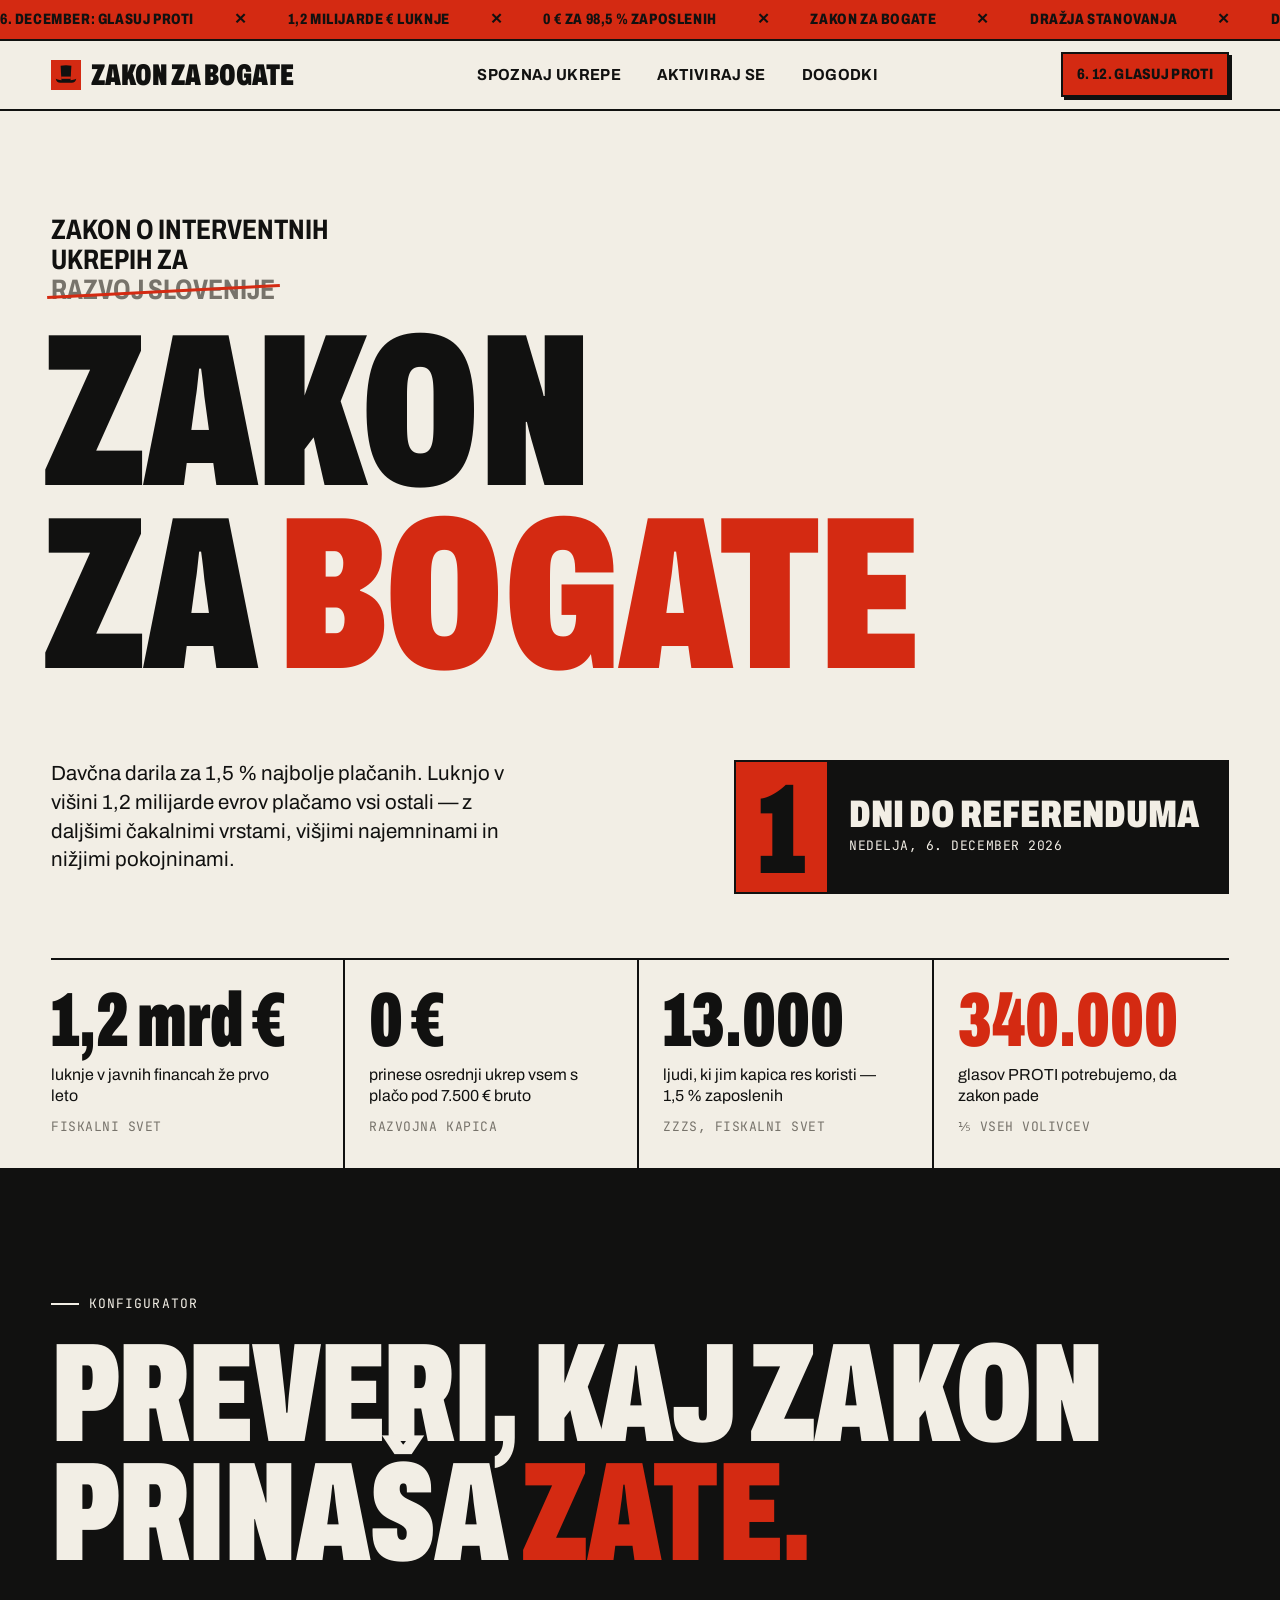
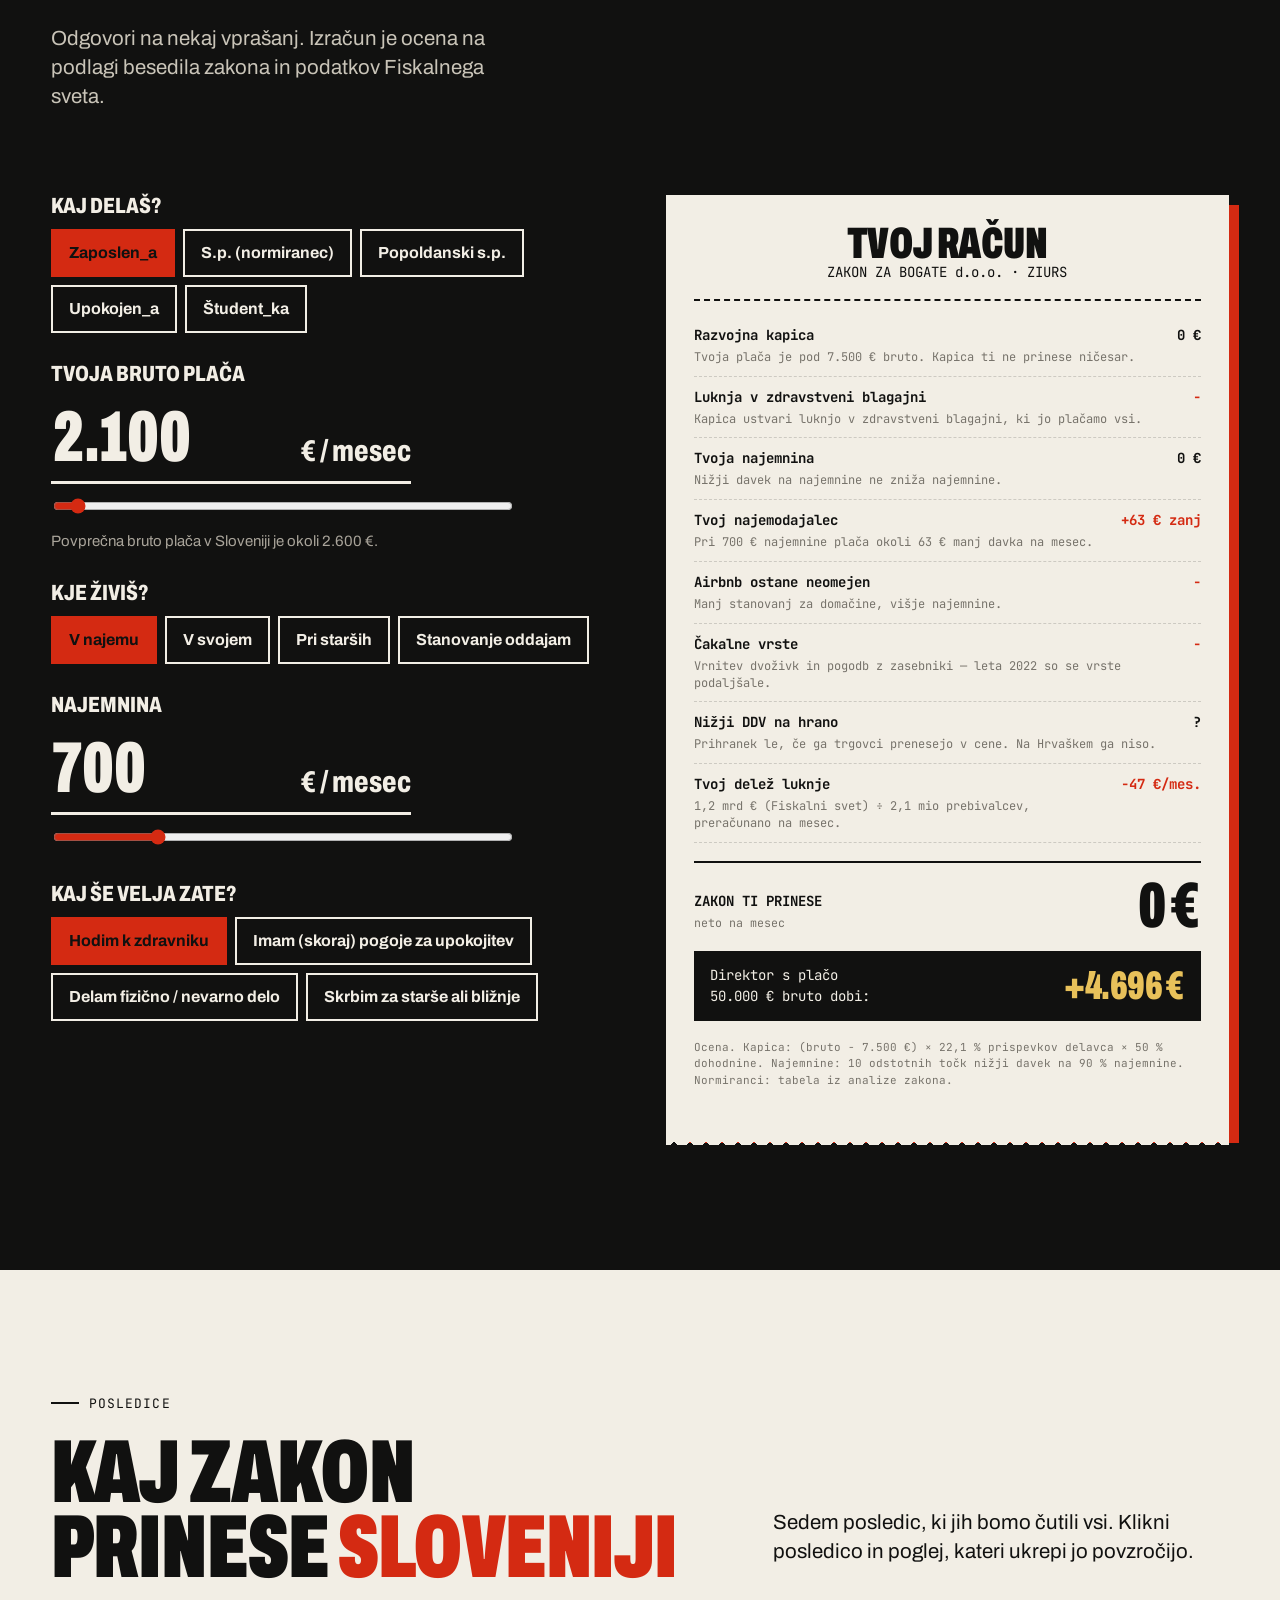
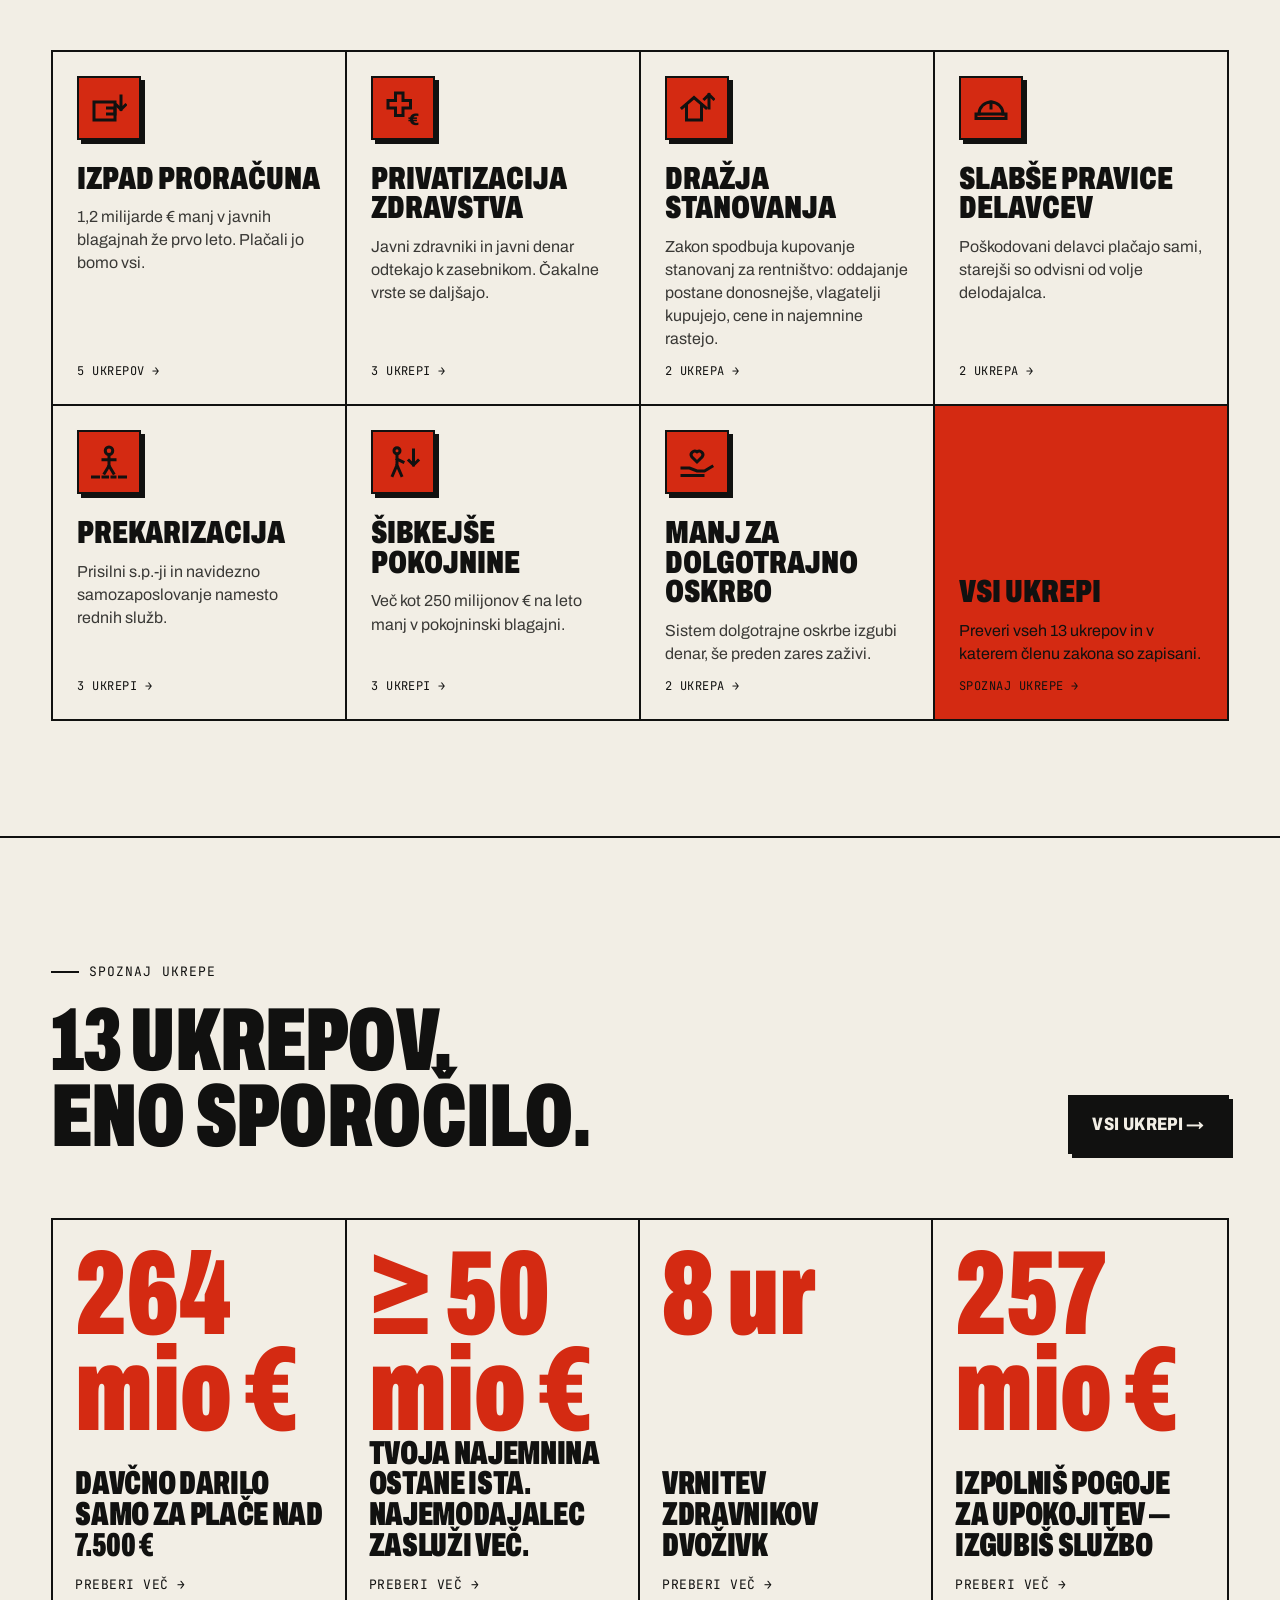
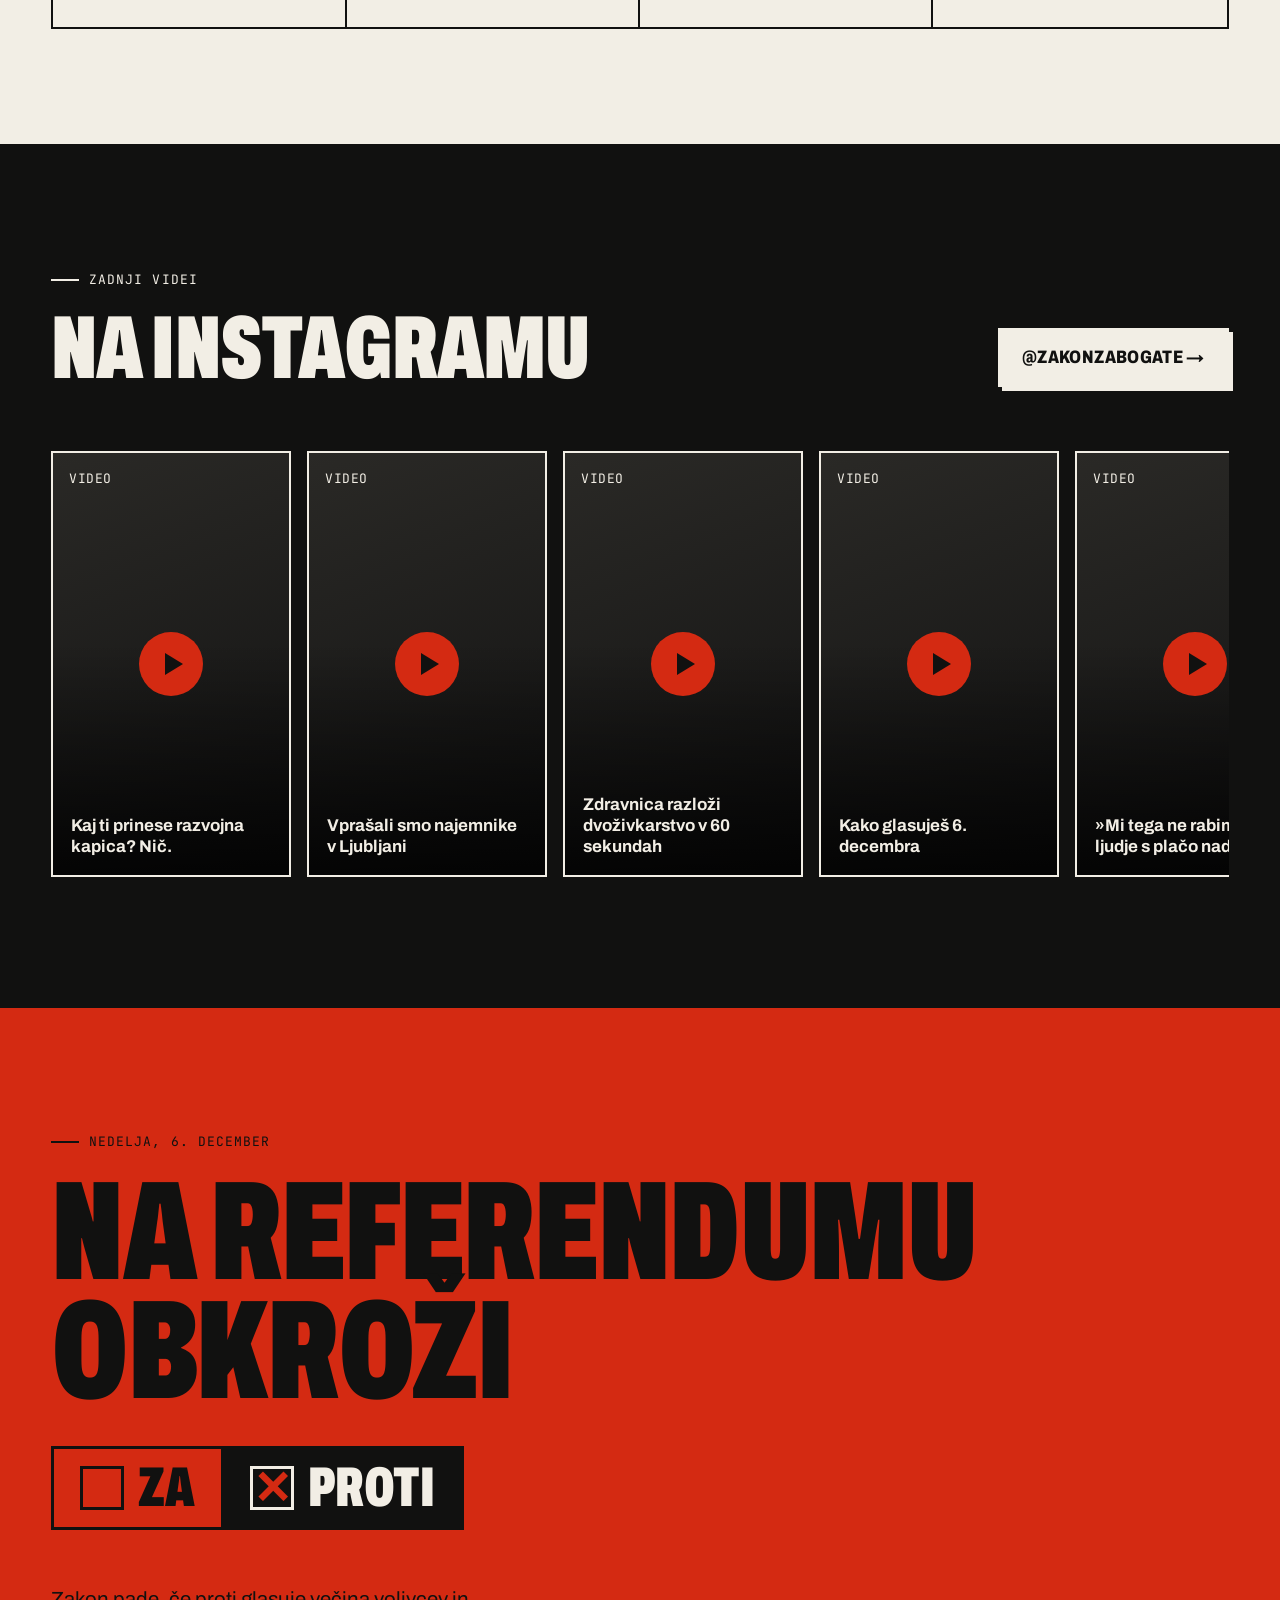
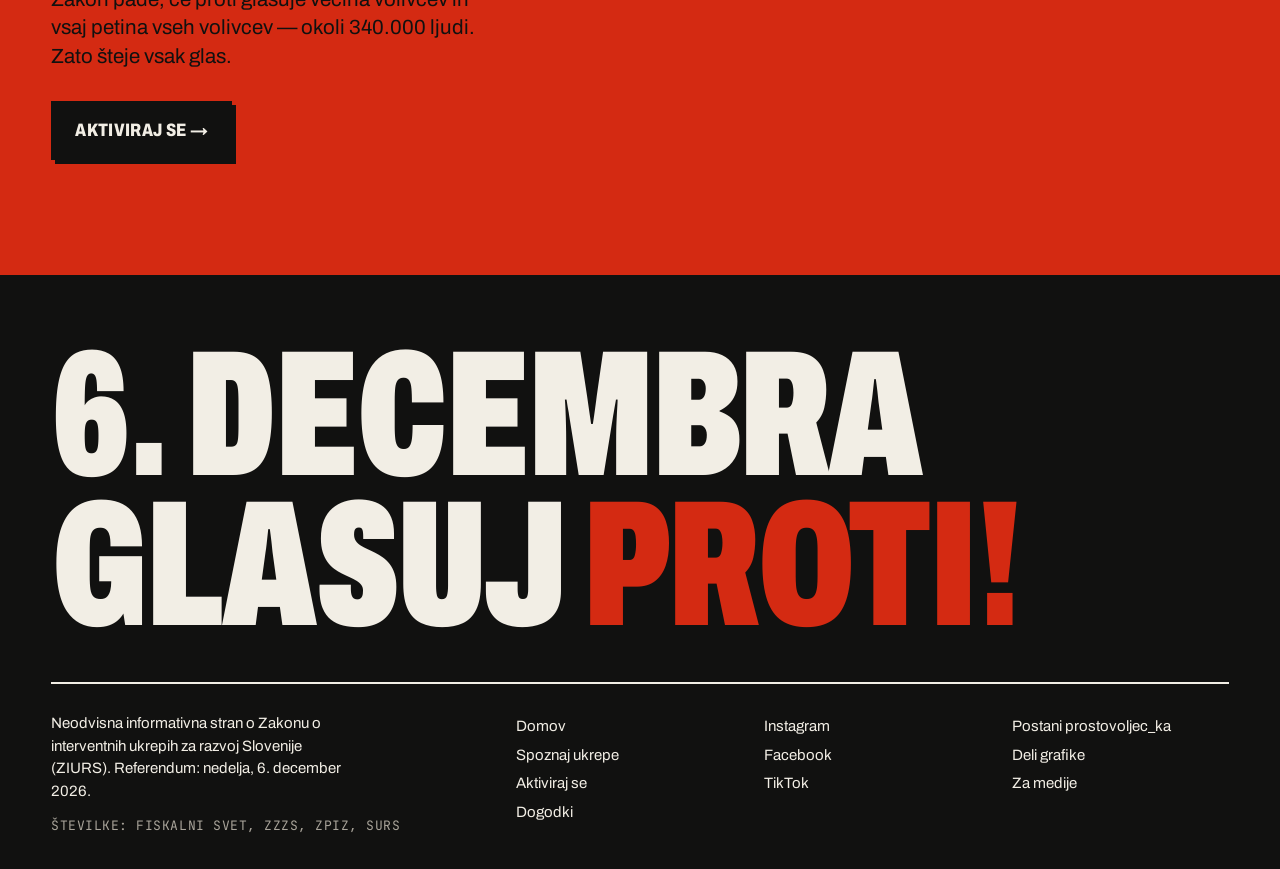
==== index.html @ 6a73e5ee "Stran v koren repozitorija za GitHub Pages GitHub Pages streže iz korena, zato je bila stran doseglj" ====
<!doctype html>
<html lang="sl">
<head>
  <meta charset="utf-8">
  <meta name="viewport" content="width=device-width, initial-scale=1">
  <title>Zakon za bogate — 6. decembra glasuj PROTI</title>
  <meta name="description" content="Kaj zakon o interventnih ukrepih za razvoj Slovenije prinaša tebi? Preveri v 30 sekundah.">
  <link rel="preconnect" href="https://fonts.googleapis.com">
  <link rel="preconnect" href="https://fonts.gstatic.com" crossorigin>
  <link href="https://fonts.googleapis.com/css2?family=Archivo:wdth,wght@62..125,400..900&family=JetBrains+Mono:wght@500;700&display=swap" rel="stylesheet">
  <link rel="icon" href="assets/favicon.svg" type="image/svg+xml">
  <link rel="stylesheet" href="assets/styles.css">
</head>
<body data-page="domov">
  <div id="header"></div>

  <!-- HERO -->
  <section class="hero">
    <div class="wrap">
      <p class="hero__official">Zakon o interventnih ukrepih za <span class="strike">razvoj Slovenije</span></p>
      <h1 class="d d-xxl hero__title">
        <span class="line">Zakon</span>
        <span class="line">za <span class="red">bogate</span></span>
      </h1>
      <div class="hero__grid">
        <p class="lead">Davčna darila za 1,5&nbsp;% najbolje plačanih. Luknjo v višini 1,2&nbsp;milijarde evrov plačamo vsi ostali — z daljšimi čakalnimi vrstami, višjimi najemninami in nižjimi pokojninami.</p>
        <div class="countdown">
          <span class="countdown__num" data-countdown>42</span>
          <div class="countdown__txt"><strong>dni do referenduma</strong><span class="mono">Nedelja, 6. december 2026</span></div>
        </div>
      </div>
      <div class="stats">
        <div class="stat"><span class="stat__num">1,2 mrd €</span><span class="stat__lbl">luknje v javnih financah že prvo leto</span><span class="stat__src mono">Fiskalni svet</span></div>
        <div class="stat"><span class="stat__num">0 €</span><span class="stat__lbl">prinese osrednji ukrep vsem s plačo pod 7.500 € bruto</span><span class="stat__src mono">Razvojna kapica</span></div>
        <div class="stat"><span class="stat__num">13.000</span><span class="stat__lbl">ljudi, ki jim kapica res koristi — 1,5 % zaposlenih</span><span class="stat__src mono">ZZZS, Fiskalni svet</span></div>
        <div class="stat"><span class="stat__num red">340.000</span><span class="stat__lbl">glasov PROTI potrebujemo, da zakon pade</span><span class="stat__src mono">⅕ vseh volivcev</span></div>
      </div>
    </div>
  </section>

  <!-- KONFIGURATOR -->
  <section class="section section--ink on-dark" id="preveri">
    <div class="wrap">
      <div class="section-head">
        <div>
          <span class="eyebrow">Konfigurator</span>
          <h2 class="d d-xl">Preveri, kaj zakon<br>prinaša <span class="red">zate.</span></h2>
        </div>
        <p class="lead" style="color:#C9C4B8">Odgovori na nekaj vprašanj. Izračun je ocena na podlagi besedila zakona in podatkov Fiskalnega sveta.</p>
      </div>

      <div class="config" id="config">
        <form onsubmit="return false">
          <div class="field">
            <span class="field__label">Kaj delaš?</span>
            <div class="chips">
              <label class="chip"><input type="radio" name="status" value="zaposlen" checked><span>Zaposlen_a</span></label>
              <label class="chip"><input type="radio" name="status" value="normiranec"><span>S.p. (normiranec)</span></label>
              <label class="chip"><input type="radio" name="status" value="popoldanski"><span>Popoldanski s.p.</span></label>
              <label class="chip"><input type="radio" name="status" value="upokojenec"><span>Upokojen_a</span></label>
              <label class="chip"><input type="radio" name="status" value="student"><span>Študent_ka</span></label>
            </div>
          </div>

          <div class="field" data-show="status:zaposlen">
            <label class="field__label" for="placa">Tvoja bruto plača</label>
            <div class="money"><input id="placa" class="fmt" inputmode="numeric" value="2.100"><em>€ / mesec</em></div>
            <input type="range" min="1000" max="30000" step="100" value="2100" data-for="placa" aria-label="Bruto plača">
            <p class="hint">Povprečna bruto plača v Sloveniji je okoli 2.600 €.</p>
          </div>
          <div class="field hidden" data-show="status:normiranec">
            <label class="field__label" for="prihodki">Letni prihodki s.p.</label>
            <div class="money"><input id="prihodki" class="fmt" inputmode="numeric" value="35.000"><em>€ / leto</em></div>
            <input type="range" min="5000" max="200000" step="1000" value="35000" data-for="prihodki" aria-label="Letni prihodki">
          </div>
          <div class="field hidden" data-show="status:upokojenec">
            <label class="field__label" for="pokojnina">Tvoja pokojnina</label>
            <div class="money"><input id="pokojnina" class="fmt" inputmode="numeric" value="900"><em>€ / mesec</em></div>
            <input type="range" min="300" max="3500" step="10" value="900" data-for="pokojnina" aria-label="Pokojnina">
          </div>

          <div class="field">
            <span class="field__label">Kje živiš?</span>
            <div class="chips">
              <label class="chip"><input type="radio" name="dom" value="najemnik" checked><span>V najemu</span></label>
              <label class="chip"><input type="radio" name="dom" value="lastnik"><span>V svojem</span></label>
              <label class="chip"><input type="radio" name="dom" value="starsi"><span>Pri starših</span></label>
              <label class="chip"><input type="radio" name="dom" value="oddajam"><span>Stanovanje oddajam</span></label>
            </div>
          </div>
          <div class="field" data-show="dom:najemnik,oddajam">
            <label class="field__label" for="najemnina">Najemnina</label>
            <div class="money"><input id="najemnina" class="fmt" inputmode="numeric" value="700"><em>€ / mesec</em></div>
            <input type="range" min="200" max="2500" step="10" value="700" data-for="najemnina" aria-label="Najemnina">
          </div>

          <div class="field">
            <span class="field__label">Kaj še velja zate?</span>
            <div class="chips">
              <label class="chip"><input type="checkbox" id="c-zdr" checked><span>Hodim k zdravniku</span></label>
              <label class="chip"><input type="checkbox" id="c-upok"><span>Imam (skoraj) pogoje za upokojitev</span></label>
              <label class="chip"><input type="checkbox" id="c-nevarno"><span>Delam fizično / nevarno delo</span></label>
              <label class="chip"><input type="checkbox" id="c-oskrba"><span>Skrbim za starše ali bližnje</span></label>
            </div>
          </div>
        </form>

        <aside class="receipt" aria-live="polite">
          <div class="receipt__head">
            <p class="d">Tvoj račun</p>
            <span>ZAKON ZA BOGATE d.o.o. · ZIURS</span>
          </div>
          <div id="receiptRows"></div>
          <div class="receipt__total">
            <div><b>ZAKON TI PRINESE</b><br><small style="color:var(--muted)">neto na mesec</small></div>
            <span class="d" id="receiptTotal">0 €</span>
          </div>
          <div class="receipt__vs">
            <span>Direktor s plačo<br>50.000 € bruto dobi:</span>
            <span class="d" id="receiptVsVal">+4.696 €</span>
          </div>
          <p class="receipt__foot">Ocena. Kapica: (bruto − 7.500 €) × 22,1 % prispevkov delavca × 50 % dohodnine. Najemnine: 10 odstotnih točk nižji davek na 90 % najemnine. Normiranci: tabela iz analize zakona.</p>
        </aside>
      </div>
    </div>
  </section>

  <!-- POSLEDICE -->
  <section class="section" id="posledice-zakona">
    <div class="wrap">
      <div class="section-head">
        <div>
          <span class="eyebrow">Posledice</span>
          <h2 class="d d-l">Kaj zakon<br>prinese <span class="red">Sloveniji</span></h2>
        </div>
        <p class="lead">Sedem posledic, ki jih bomo čutili vsi. Klikni posledico in poglej, kateri ukrepi jo povzročijo.</p>
      </div>
      <div class="pgrid" id="posledice"></div>
    </div>
  </section>

  <!-- UKREPI -->
  <section class="section">
    <div class="wrap">
      <div class="section-head">
        <div>
          <span class="eyebrow">Spoznaj ukrepe</span>
          <h2 class="d d-l">13 ukrepov.<br>Eno sporočilo.</h2>
        </div>
        <a class="btn" href="ukrepi.html">Vsi ukrepi →</a>
      </div>
      <div class="teaser" id="teaser"></div>
    </div>
  </section>

  <!-- INSTAGRAM -->
  <section class="section section--ink on-dark">
    <div class="wrap">
      <div class="section-head">
        <div>
          <span class="eyebrow">Zadnji videi</span>
          <h2 class="d d-l">Na Instagramu</h2>
        </div>
        <a class="btn btn--paper" href="#">@zakonzabogate →</a>
      </div>
      <div class="reels" id="reels"></div>
    </div>
  </section>

  <!-- CTA -->
  <section class="section section--red cta-band">
    <div class="wrap">
      <span class="eyebrow">Nedelja, 6. december</span>
      <h2 class="d d-xl">Na referendumu<br>obkroži</h2>
      <div class="vote-box" aria-label="Na glasovnici obkroži PROTI">
        <div><span class="x"></span>Za</div>
        <div class="on"><span class="x">✕</span>Proti</div>
      </div>
      <p class="lead" style="margin-bottom:30px">Zakon pade, če proti glasuje večina volivcev in vsaj petina vseh volivcev — okoli 340.000 ljudi. Zato šteje vsak glas.</p>
      <a class="btn" href="aktiviraj.html">Aktiviraj se →</a>
    </div>
  </section>

  <div id="footer"></div>
  <script src="assets/data.js"></script>
  <script src="assets/icons.js"></script>
  <script src="assets/app.js"></script>
</body>
</html>
---- assets/styles.css ----
/* ============================================================
   ZAKON ZA BOGATE — oblikovni sistem
   ============================================================ */

:root {
  --paper: #F2EEE5;
  --paper-2: #E7E1D4;
  --ink: #111110;
  --ink-2: #3A3936;
  --muted: #77736B;
  --red: #D42A12;
  --gold: #E8C15A;
  --line: rgba(17, 17, 16, .16);

  --display: "Archivo", "Arial Narrow", sans-serif;
  --body: "Archivo", system-ui, sans-serif;
  --mono: "JetBrains Mono", ui-monospace, monospace;

  --gutter: clamp(16px, 4vw, 56px);
  --max: 1440px;
  --radius: 0px;
}

* { box-sizing: border-box; }
html { scroll-behavior: smooth; }
body {
  margin: 0;
  background: var(--paper);
  color: var(--ink);
  font-family: var(--body);
  font-size: 18px;
  line-height: 1.5;
  -webkit-font-smoothing: antialiased;
  overflow-x: hidden;
}
img { max-width: 100%; display: block; }
a { color: inherit; }
button, input, select, textarea { font: inherit; color: inherit; }
::selection { background: var(--red); color: var(--paper); }

.wrap { max-width: var(--max); margin: 0 auto; padding: 0 var(--gutter); }

/* ---------- tipografija ---------- */
.d {
  font-family: var(--display);
  font-stretch: 62%;
  font-weight: 900;
  text-transform: uppercase;
  line-height: .84;
  letter-spacing: -.01em;
  margin: 0;
}
.d-xxl { font-size: clamp(72px, 17vw, 300px); }
.d-xl  { font-size: clamp(56px, 11vw, 190px); }
.d-l   { font-size: clamp(44px, 7vw, 120px); }
.d-m   { font-size: clamp(34px, 4.4vw, 72px); }
.d-s   { font-size: clamp(26px, 2.6vw, 40px); line-height: .92; }
.lead  { font-size: clamp(19px, 1.6vw, 24px); line-height: 1.4; max-width: 38ch; }
.mono  { font-family: var(--mono); font-size: 13px; letter-spacing: .04em; text-transform: uppercase; }
.red   { color: var(--red); }
.strike {
  position: relative; display: inline-block; color: var(--muted);
}
.strike::after {
  content: ""; position: absolute; left: -2%; right: -2%; top: 52%;
  height: .09em; background: var(--red); transform: rotate(-3deg);
}

/* ---------- ticker ---------- */
.ticker {
  background: var(--red); color: var(--ink);
  overflow: hidden; white-space: nowrap;
  border-bottom: 2px solid var(--ink);
}
.ticker__track {
  display: inline-flex; gap: 2.5rem; padding: 8px 0;
  animation: tick 38s linear infinite;
  font-family: var(--display); font-stretch: 75%; font-weight: 800;
  text-transform: uppercase; font-size: 15px; letter-spacing: .04em;
}
.ticker__track span::after { content: "✕"; margin-left: 2.5rem; }
@keyframes tick { to { transform: translateX(-50%); } }

/* ---------- header ---------- */
.header {
  position: sticky; top: 0; z-index: 50;
  background: var(--paper);
  border-bottom: 2px solid var(--ink);
}
.header .wrap {
  display: flex; align-items: center; justify-content: space-between;
  gap: 24px; height: 68px;
}
.logo {
  text-decoration: none; display: flex; align-items: center; gap: 10px;
  font-family: var(--display); font-stretch: 62%; font-weight: 900;
  font-size: 30px; text-transform: uppercase; line-height: 1; white-space: nowrap;
}
.logo__mark {
  width: 30px; height: 30px; background: var(--red); color: var(--ink);
  display: grid; place-items: center;
}
.logo__mark svg { width: 24px; height: 24px; display: block; }
.poster__brand { display: flex; align-items: center; gap: 6px; }
.poster__brand svg { width: 16px; height: 16px; }
.nav { display: flex; gap: 4px; }
.nav a {
  text-decoration: none; padding: 8px 14px;
  font-weight: 700; font-size: 16px; font-stretch: 90%;
  text-transform: uppercase; letter-spacing: .02em;
  border: 2px solid transparent;
}
.nav a:hover { border-color: var(--ink); }
.nav a[aria-current="page"] { background: var(--ink); color: var(--paper); }
.header__cta { display: flex; align-items: center; gap: 12px; }
.menu-btn { display: none; background: none; border: 2px solid var(--ink); padding: 6px 10px; font-weight: 800; cursor: pointer; }

/* ---------- gumbi ---------- */
.btn {
  --bg: var(--ink); --fg: var(--paper);
  display: inline-flex; align-items: center; gap: 10px;
  background: var(--bg); color: var(--fg);
  border: 2px solid var(--ink);
  padding: 14px 22px;
  font-family: var(--display); font-weight: 800; font-stretch: 80%;
  font-size: 18px; text-transform: uppercase; letter-spacing: .02em;
  text-decoration: none; cursor: pointer;
  box-shadow: 4px 4px 0 var(--ink);
  transition: transform .12s, box-shadow .12s;
}
.btn:hover { transform: translate(-2px, -2px); box-shadow: 6px 6px 0 var(--ink); }
.btn:active { transform: translate(2px, 2px); box-shadow: 0 0 0 var(--ink); }
.btn--red { --bg: var(--red); --fg: var(--ink); }
.btn--paper { --bg: var(--paper); --fg: var(--ink); }
.btn--sm { padding: 9px 14px; font-size: 15px; box-shadow: 3px 3px 0 var(--ink); }
.btn[disabled] { opacity: .45; cursor: not-allowed; transform: none; }
.on-dark .btn { border-color: var(--paper); box-shadow: 4px 4px 0 var(--paper); }

/* ---------- sekcije ---------- */
.section { padding: clamp(64px, 9vw, 140px) 0; border-bottom: 2px solid var(--ink); }
.section--ink { background: var(--ink); color: var(--paper); }
.section--red { background: var(--red); color: var(--ink); }
.section--paper2 { background: var(--paper-2); }
.eyebrow {
  display: inline-flex; align-items: center; gap: 10px; margin-bottom: 22px;
  font-family: var(--mono); font-size: 13px; letter-spacing: .08em; text-transform: uppercase;
}
.eyebrow::before { content: ""; width: 28px; height: 2px; background: currentColor; }
.section-head { display: flex; justify-content: space-between; align-items: end; gap: 32px; flex-wrap: wrap; margin-bottom: clamp(36px, 5vw, 72px); }

/* ---------- hero ---------- */
.hero { padding: clamp(40px, 6vw, 90px) 0 0; border-bottom: 2px solid var(--ink); overflow: hidden; }
.hero__official {
  font-family: var(--display); font-stretch: 75%; font-weight: 700;
  font-size: clamp(18px, 2.2vw, 30px); text-transform: uppercase; line-height: 1.05;
  max-width: 24ch; margin-bottom: 18px;
}
.hero__title { margin: 0 0 0 -.04em; }
.hero__title .line { display: block; }
.hero__grid {
  display: grid; grid-template-columns: 1.3fr 1fr; gap: 40px;
  align-items: end; margin-top: clamp(28px, 4vw, 56px); padding-bottom: clamp(40px, 5vw, 72px);
}
.countdown {
  border: 2px solid var(--ink); background: var(--ink); color: var(--paper);
  display: grid; grid-template-columns: auto 1fr; align-items: center;
}
.countdown__num {
  font-family: var(--display); font-stretch: 62%; font-weight: 900;
  font-size: clamp(90px, 10vw, 170px); line-height: .8;
  padding: 18px 22px 10px; background: var(--red); color: var(--ink);
}
.countdown__txt { padding: 18px 22px; }
.countdown__txt strong {
  display: block; font-family: var(--display); font-stretch: 70%; font-weight: 900;
  font-size: clamp(28px, 3vw, 46px); text-transform: uppercase; line-height: .9;
}

/* ---------- statistike ---------- */
.stats { display: grid; grid-template-columns: repeat(4, 1fr); border-top: 2px solid var(--ink); }
.stat { padding: 28px var(--gutter) 32px 0; border-right: 2px solid var(--ink); }
.stat + .stat { padding-left: 24px; }
.stat:last-child { border-right: 0; }
.stat__num {
  font-family: var(--display); font-stretch: 62%; font-weight: 900;
  font-size: clamp(56px, 6vw, 104px); line-height: .85; display: block; margin-bottom: 10px;
}
.stat__lbl { font-size: 16px; line-height: 1.35; max-width: 26ch; display: block; }
.stat__src { display: block; margin-top: 10px; color: var(--muted); }
.section--ink .stat, .section--ink .stats { border-color: var(--paper); }

/* ---------- konfigurator ---------- */
.config { display: grid; grid-template-columns: 1fr 1fr; gap: clamp(28px, 4vw, 64px); align-items: start; }
.field { margin-bottom: 30px; }
.field__label {
  display: block; margin-bottom: 12px;
  font-family: var(--display); font-stretch: 75%; font-weight: 800;
  text-transform: uppercase; font-size: 22px; line-height: 1;
}
.chips { display: flex; flex-wrap: wrap; gap: 8px; }
.chip {
  position: relative; cursor: pointer;
}
.chip input { position: absolute; opacity: 0; pointer-events: none; }
.chip span {
  display: inline-block; padding: 10px 16px;
  border: 2px solid currentColor; font-weight: 700; font-size: 16px;
  transition: background .1s;
}
.chip:hover span { background: rgba(255,255,255,.08); }
.chip input:checked + span { background: var(--red); color: var(--ink); border-color: var(--red); }
.chip input:focus-visible + span { outline: 3px solid var(--gold); outline-offset: 2px; }
.money {
  display: flex; align-items: baseline; gap: 8px;
  border-bottom: 3px solid currentColor; padding-bottom: 4px; max-width: 360px;
}
.money input {
  background: transparent; border: 0; outline: 0; width: 100%;
  field-sizing: content; min-width: 2ch; max-width: 100%;
  font-family: var(--display); font-stretch: 62%; font-weight: 900; font-size: 72px; line-height: 1;
}
.money em { font-style: normal; font-family: var(--display); font-weight: 800; font-size: 30px; font-stretch: 75%; white-space: nowrap; }
input[type="range"] { width: 100%; max-width: 460px; accent-color: var(--red); margin-top: 14px; }
.hint { color: var(--muted); font-size: 15px; margin-top: 8px; }
.section--ink .hint { color: #A9A49A; }
.hidden { display: none !important; }

/* račun */
.receipt {
  background: var(--paper); color: var(--ink);
  padding: 30px 28px 34px; position: sticky; top: 92px;
  font-family: var(--mono); font-size: 14px;
  box-shadow: 10px 10px 0 var(--red);
  margin-bottom: 20px;
}
.receipt::after {
  content: ""; position: absolute; left: 0; right: 0; bottom: -12px; height: 12px;
  background: linear-gradient(-45deg, transparent 8px, var(--paper) 0) 0 0 / 16px 12px repeat-x,
              linear-gradient(45deg, transparent 8px, var(--paper) 0) 0 0 / 16px 12px repeat-x;
}
.receipt__head { text-align: center; border-bottom: 2px dashed var(--ink); padding-bottom: 16px; margin-bottom: 14px; }
.receipt__head .d { font-size: 44px; }
.receipt__row { display: grid; grid-template-columns: 1fr auto; gap: 16px; padding: 10px 0; border-bottom: 1px dashed var(--line); }
.receipt__row b { font-weight: 700; }
.receipt__row small { display: block; color: var(--muted); font-size: 12px; margin-top: 3px; text-transform: none; letter-spacing: 0; line-height: 1.4; }
.receipt__amt { font-weight: 700; white-space: nowrap; text-align: right; }
.amt-plus { color: #1B7A3A; }
.amt-minus { color: var(--red); }
.amt-zero { color: var(--ink); }
.receipt__total {
  margin-top: 18px; padding-top: 16px; border-top: 2px solid var(--ink);
  display: grid; grid-template-columns: 1fr auto; align-items: end; gap: 12px;
}
.receipt__total .d { font-size: 64px; }
.receipt__vs {
  margin-top: 18px; background: var(--ink); color: var(--paper); padding: 14px 16px;
  display: grid; grid-template-columns: 1fr auto; gap: 12px; align-items: center;
}
.receipt__vs .d { font-size: 40px; color: var(--gold); }
.receipt__foot { margin-top: 18px; font-size: 11px; color: var(--muted); line-height: 1.5; text-transform: none; letter-spacing: 0; }

/* ---------- kartice ukrepov (predogled) ---------- */
.teaser { display: grid; grid-template-columns: repeat(4, 1fr); border: 2px solid var(--ink); }
.teaser a {
  text-decoration: none; padding: 26px 22px 30px; min-height: 340px;
  display: flex; flex-direction: column; justify-content: space-between;
  border-right: 2px solid var(--ink); transition: background .15s, color .15s;
}
.teaser a:last-child { border-right: 0; }
.teaser a:hover { background: var(--ink); color: var(--paper); }
.teaser__n { font-family: var(--display); font-stretch: 62%; font-weight: 900; font-size: 120px; line-height: .8; color: var(--red); }

/* ---------- instagram ---------- */
.reels { display: grid; grid-auto-flow: column; grid-auto-columns: minmax(240px, 1fr); gap: 16px; overflow-x: auto; padding-bottom: 14px; scroll-snap-type: x mandatory; }
.reel {
  aspect-ratio: 9 / 16; position: relative; text-decoration: none; scroll-snap-align: start;
  border: 2px solid var(--paper); overflow: hidden;
  background: linear-gradient(160deg, #2a2926, #111);
  display: flex; flex-direction: column; justify-content: flex-end; padding: 18px;
}
.reel img { position: absolute; inset: 0; width: 100%; height: 100%; object-fit: cover; }
.reel::before {
  content: ""; position: absolute; inset: 0; z-index: 1;
  background: linear-gradient(transparent 45%, rgba(0,0,0,.8));
}
.reel > * { position: relative; z-index: 2; }
.reel__play {
  position: absolute; z-index: 2; top: 50%; left: 50%; transform: translate(-50%, -50%);
  width: 64px; height: 64px; border-radius: 50%; background: var(--red); display: grid; place-items: center;
}
.reel__play::after { content: ""; border-left: 18px solid var(--ink); border-top: 11px solid transparent; border-bottom: 11px solid transparent; margin-left: 5px; }
.reel__cap { font-weight: 700; line-height: 1.25; font-size: 17px; }
.reel__ph { position: absolute; top: 16px; left: 16px; z-index: 2; }

/* ---------- CTA pas ---------- */
.cta-band { text-align: left; }
.cta-band .d { margin-bottom: 30px; }
.vote-box {
  display: inline-grid; grid-template-columns: auto auto; border: 3px solid var(--ink); margin: 6px 0 34px;
}
.vote-box div { padding: 14px 26px; font-family: var(--display); font-weight: 900; font-stretch: 62%; font-size: 56px; text-transform: uppercase; line-height: .9; display: flex; gap: 14px; align-items: center; }
.vote-box div + div { border-left: 3px solid var(--ink); }
.vote-box .x { width: 44px; height: 44px; border: 3px solid var(--ink); display: grid; place-items: center; font-size: 46px; font-stretch: 100%; }
.vote-box .on { background: var(--ink); color: var(--paper); }
.vote-box .on .x { border-color: var(--paper); color: var(--red); }

/* ---------- footer ---------- */
.footer { background: var(--ink); color: var(--paper); padding: 64px 0 32px; }
.footer__big { font-size: clamp(64px, 14vw, 240px); margin-bottom: 40px; }
.footer__cols { display: grid; grid-template-columns: 2fr 1fr 1fr 1fr; gap: 32px; border-top: 2px solid var(--paper); padding-top: 28px; font-size: 15px; }
.footer a { text-decoration: none; display: block; padding: 3px 0; }
.footer a:hover { color: var(--red); }

/* ============================================================
   STRAN: UKREPI
   ============================================================ */
.page-hero { padding: clamp(48px, 7vw, 110px) 0 clamp(36px, 5vw, 64px); border-bottom: 2px solid var(--ink); }
.page-hero .lead { margin-top: 24px; }
.filters {
  position: sticky; top: 68px; z-index: 30; background: var(--paper);
  border-bottom: 2px solid var(--ink); padding: 14px 0;
}
.filters { padding: 12px 0; }
.filters .wrap { display: flex; gap: 12px; flex-wrap: wrap; align-items: center; }
.filters__row + .filters__row { margin-top: 8px; }
.filters__lbl { width: 96px; flex: none; }
.filters .chip span { padding: 5px 10px; font-size: 13px; display: inline-flex; align-items: center; gap: 8px; }
.filters .chips { gap: 8px; }
@media (min-width: 901px) {
  /* gumbi se prelomijo znotraj vrstice, oznaka ostane levo */
  .filters .chips { flex: 1 1 0; min-width: 0; }
  .filters .filters__row { align-items: flex-start; }
  .filters__lbl, .filters__end { min-height: 29px; display: flex; align-items: center; }
}
.filters .chip--g svg { width: 16px; height: 16px; }
.filters .chip small { font-family: var(--mono); font-size: 11px; opacity: .65; }
.chip--k span[data-v]::before { content: ""; width: 11px; height: 11px; background: var(--c); border: 1.5px solid var(--ink); flex: none; }
.chip--k input:checked + span[data-v] { background: var(--c); color: var(--ink); border-color: var(--ink); }
.chip--g svg { width: 18px; height: 18px; flex: none; }
/* izbran filter: črn, ne rdeč — rdeča ostane za poudarke */
.filters .chip input:checked + span { background: var(--ink); color: var(--paper); border-color: var(--ink); }
.filters .chip input:checked + span small { opacity: .8; }
.filters .chip--k input:checked + span[data-v] { background: var(--c); color: var(--ink); box-shadow: 3px 3px 0 var(--ink); }
.filters .chip--k input:checked + span[data-v]::before { border-color: var(--ink); }
.filters__end { margin-left: auto; display: flex; align-items: center; gap: 16px; }
.filters__reset {
  background: none; border: 0; padding: 0; cursor: pointer;
  font-family: var(--mono); font-size: 12px; letter-spacing: .06em; text-transform: uppercase;
  text-decoration: underline; text-underline-offset: 3px; color: var(--red);
}
.measures__empty { padding: 64px 0; border-bottom: 2px solid var(--ink); }
.measures__empty p { margin: 12px 0 22px; color: var(--ink-2); }
.page-hero__grid { display: grid; grid-template-columns: 1.5fr 1fr; gap: 48px; align-items: end; }
.lawbox { border: 2px solid var(--ink); padding: 24px; background: var(--paper); box-shadow: 8px 8px 0 var(--red); position: relative; }
.lawbox__ic { position: absolute; top: 24px; right: 24px; }
.lawbox__ic svg { width: 30px; height: 30px; }
.lawbox__t { font-family: var(--display); font-stretch: 70%; font-weight: 900; text-transform: uppercase; font-size: 30px; line-height: .95; margin: 12px 0 8px; }
.lawbox__s { margin: 0 0 16px; font-size: 15px; color: var(--ink-2); }
.lawbox__a { display: flex; gap: 8px; flex-wrap: wrap; }
.legend { display: flex; gap: 18px; flex-wrap: wrap; margin-top: 26px; }
.tag {
  display: inline-flex; align-items: center; gap: 8px;
  font-family: var(--mono); font-size: 12px; letter-spacing: .06em; text-transform: uppercase;
  padding: 5px 9px; border: 2px solid var(--ink); white-space: nowrap;
}
.tag::before { content: ""; width: 10px; height: 10px; background: var(--c, var(--ink)); }
[data-v="slabo"] { --c: var(--red); }
[data-v="zapleteno-slabo"] { --c: #FF8A3D; }
[data-v="zapleteno"] { --c: var(--gold); }
[data-v="dobro-ce"] { --c: #3DA35D; }
.tag--grp::before { display: none; }
.tag--grp svg { width: 15px; height: 15px; }

.measures { border-top: 0; }
.measure { border-bottom: 2px solid var(--ink); scroll-margin-top: 240px; }
.measure__btn {
  width: 100%; background: none; border: 0; cursor: pointer; text-align: left;
  display: grid; grid-template-columns: 168px 1fr auto; gap: 28px; align-items: start;
  padding: 32px 0;
}
.measure__side { display: flex; flex-direction: column; gap: 16px; align-items: flex-start; }
.measure__side .measure__meta { flex-direction: column; align-items: flex-start; gap: 8px; margin: 0; }
/* razprt ukrep: levi stolpec ne podaljša glave, razlaga se začne takoj pod opisom */
@media (min-width: 901px) {
  .measure.open .measure__side { height: 0; overflow: visible; }
  .measure.open .measure__btn { padding-bottom: 24px; }
}
.measure__side .tag { white-space: nowrap; font-size: 11px; letter-spacing: .04em; padding: 4px 8px; }
.measure__btn:hover .measure__title { color: var(--red); }
.measure__ic {
  width: 128px; height: 128px; flex: none; display: grid; place-items: center;
  background: var(--c, var(--paper-2)); color: var(--ink); border: 2px solid var(--ink);
  box-shadow: 5px 5px 0 var(--ink);
}
.measure__ic svg { width: 76px; height: 76px; }
.measure__title { font-family: var(--display); font-stretch: 68%; font-weight: 900; text-transform: uppercase; font-size: clamp(30px, 3.6vw, 58px); line-height: .9; margin: 0 0 12px; transition: color .12s; }
.measure__one { font-size: 18px; line-height: 1.45; color: var(--ink-2); max-width: 64ch; margin: 0; }
.measure__one + .measure__one { margin-top: 12px; }
.measure__meta { display: flex; gap: 8px; flex-wrap: wrap; margin-top: 14px; }
.measure__toggle {
  width: 52px; height: 52px; border: 2px solid var(--ink); display: grid; place-items: center;
  font-size: 32px; font-weight: 300; transition: transform .2s, background .15s;
}
.measure__toggle::before { content: "+"; line-height: 1; }
.measure.open .measure__toggle { background: var(--ink); color: var(--paper); }
.measure.open .measure__toggle::before { content: "−"; }
.measure__body { display: none; padding: 0 80px 32px 196px; }
.clen {
  display: inline-flex; gap: 10px; align-items: flex-start;
  margin: 16px 0 0; padding: 12px 16px;
  border: 1px solid var(--line); background: rgba(17, 17, 16, .03);
  font-size: 14px; line-height: 1.4; color: var(--ink-2); text-decoration: none;
  transition: border-color .12s, color .12s;
}
.clen:hover { border-color: var(--ink); color: var(--ink); }
.clen:hover b { color: var(--red); }
.clen__ic svg { width: 18px; height: 18px; display: block; margin-top: 1px; }
.measure.open .measure__body { display: block; animation: drop .25s ease-out; }
@keyframes drop { from { opacity: 0; transform: translateY(-8px); } }
.mb-grid { display: grid; grid-template-columns: 1fr 1fr; gap: 0; border: 2px solid var(--ink); }
.mb-cell { padding: 24px 26px; }
.mb-cell + .mb-cell { border-left: 2px solid var(--ink); }
.mb-cell h4 { margin: 0 0 12px; font-family: var(--mono); font-size: 12px; letter-spacing: .1em; text-transform: uppercase; font-weight: 700; }
.mb-cell p { margin: 0 0 12px; }
.mb-cell p:last-child { margin: 0; }
.mb-myth { display: grid; grid-template-columns: 1fr 1fr; border: 2px solid var(--ink); border-top: 0; }
.mb-myth > div { padding: 24px 26px; }
.mb-myth .them { background: var(--paper-2); }
.mb-myth .them blockquote { margin: 0; font-family: var(--display); font-stretch: 75%; font-weight: 800; font-size: 26px; line-height: 1.05; }
.mb-myth .them blockquote::before { content: "„"; }
.mb-myth .them blockquote::after { content: "“"; }
.mb-myth .us { background: var(--ink); color: var(--paper); }
.mb-myth h4 { margin: 0 0 12px; font-family: var(--mono); font-size: 12px; letter-spacing: .1em; text-transform: uppercase; }
.mb-num { display: flex; gap: 22px; align-items: baseline; border: 2px solid var(--ink); border-top: 0; padding: 18px 26px; background: var(--red); }
.mb-num .d { font-size: clamp(54px, 6vw, 90px); }
.mb-table { width: 100%; border-collapse: collapse; font-size: 15px; margin-top: 8px; }
.mb-table th, .mb-table td { border-bottom: 1px solid var(--line); padding: 8px 6px; text-align: right; }
.mb-table th:first-child, .mb-table td:first-child { text-align: left; }
.mb-table td:last-child { font-weight: 800; }
.mb-table th { font-family: var(--mono); font-size: 11px; text-transform: uppercase; letter-spacing: .05em; }
.mb-src { margin-top: 14px; color: var(--muted); font-size: 14px; }
.mb-src a { color: var(--muted); }

/* ============================================================
   STRAN: AKTIVIRAJ SE
   ============================================================ */
.steps { counter-reset: s; }
.step {
  display: grid; grid-template-columns: 1fr 1.4fr; gap: clamp(28px, 5vw, 80px);
  padding: clamp(48px, 6vw, 96px) 0; border-bottom: 2px solid var(--ink);
}
.step > div:first-child { position: sticky; top: 100px; align-self: start; }
@media (max-width: 900px) { .step > div:first-child { position: static; } }
.step__n { font-family: var(--display); font-stretch: 62%; font-weight: 900; font-size: clamp(110px, 14vw, 230px); line-height: .78; color: var(--red); display: block; margin-bottom: 14px; }
.pledge { display: flex; gap: 0; max-width: 560px; border: 2px solid var(--ink); }
.pledge input { flex: 1; border: 0; padding: 16px 18px; background: var(--paper); outline: 0; min-width: 0; }
.pledge .btn { box-shadow: none; border: 0; border-left: 2px solid var(--ink); }
.form-grid { display: grid; grid-template-columns: 1fr 1fr; gap: 16px; max-width: 720px; }
.form-grid label { display: block; font-family: var(--mono); font-size: 12px; text-transform: uppercase; letter-spacing: .06em; margin-bottom: 6px; }
.form-grid input, .form-grid select, .form-grid textarea {
  width: 100%; border: 2px solid var(--ink); background: var(--paper); padding: 13px 14px; outline: 0; border-radius: 0;
}
.form-grid input:focus, .form-grid select:focus, .form-grid textarea:focus { box-shadow: 4px 4px 0 var(--red); }
.form-grid .full { grid-column: 1 / -1; }
.notice { margin-top: 16px; padding: 12px 16px; border: 2px solid var(--ink); background: var(--gold); font-weight: 600; }

/* grafike */
.gallery { display: grid; grid-template-columns: repeat(auto-fill, minmax(260px, 1fr)); gap: 22px; }
.gfx { border: 2px solid var(--ink); background: var(--paper); display: flex; flex-direction: column; }
.gfx__img { aspect-ratio: 4 / 5; overflow: hidden; border-bottom: 2px solid var(--ink); position: relative; }
.gfx__img img { width: 100%; height: 100%; object-fit: cover; }
.gfx__bar { display: flex; gap: 8px; padding: 12px; align-items: center; justify-content: space-between; }
.gfx__bar .mono { font-size: 11px; }
.poster {
  position: absolute; inset: 0; padding: 22px; display: flex; flex-direction: column; justify-content: space-between;
  font-family: var(--display); font-stretch: 62%; font-weight: 900; text-transform: uppercase; line-height: .84;
}
.poster--red { background: var(--red); color: var(--ink); }
.poster--ink { background: var(--ink); color: var(--paper); }
.poster--paper { background: var(--paper-2); color: var(--ink); }
.poster--gold { background: var(--gold); color: var(--ink); }
.poster__big { font-size: 64px; }
.poster__small { font-family: var(--mono); font-weight: 700; font-size: 11px; letter-spacing: .08em; line-height: 1.3; }
.gallery-filter { display: flex; gap: 8px; flex-wrap: wrap; margin-bottom: 26px; }

/* argumentarij */
.args { display: grid; grid-template-columns: repeat(auto-fill, minmax(320px, 1fr)); gap: 0; border: 2px solid var(--ink); }
.arg { padding: 26px; border-right: 2px solid var(--ink); border-bottom: 2px solid var(--ink); margin: 0 -2px -2px 0; }
.arg q { display: block; font-family: var(--display); font-stretch: 75%; font-weight: 800; font-size: 24px; line-height: 1.05; margin-bottom: 14px; quotes: "„" "“"; }
.arg .who { font-family: var(--mono); font-size: 11px; text-transform: uppercase; letter-spacing: .06em; color: var(--muted); margin-bottom: 14px; display: block; }
.arg p { margin: 0; font-size: 16px; }
.arg p::before { content: "→ "; color: var(--red); font-weight: 900; }

/* ============================================================
   STRAN: DOGODKI
   ============================================================ */
.events { border-top: 2px solid var(--ink); }
.event {
  display: grid; grid-template-columns: 200px 1fr auto; gap: 32px; align-items: center;
  padding: 30px 0; border-bottom: 2px solid var(--ink);
}
.event__date { font-family: var(--display); font-stretch: 62%; font-weight: 900; text-transform: uppercase; line-height: .82; }
.event__date .day { font-size: 104px; display: block; }
.event__date .mon { font-size: 30px; }
.event__title { font-family: var(--display); font-stretch: 70%; font-weight: 900; text-transform: uppercase; font-size: clamp(30px, 3.4vw, 52px); line-height: .9; margin: 0 0 10px; }
.event__meta { display: flex; gap: 16px; flex-wrap: wrap; font-size: 16px; color: var(--ink-2); }
.event--main { background: var(--red); margin: 0 calc(-1 * var(--gutter)); padding-left: var(--gutter); padding-right: var(--gutter); }
.event--main .event__meta { color: var(--ink); }
.badge-sample { background: var(--gold); border-color: var(--ink); }

/* ============================================================
   ODZIVNOST
   ============================================================ */
@media (max-width: 1100px) {
  .teaser { grid-template-columns: repeat(2, 1fr); }
  .teaser a:nth-child(2) { border-right: 0; }
  .teaser a:nth-child(-n+2) { border-bottom: 2px solid var(--ink); }
  .stats { grid-template-columns: repeat(2, 1fr); }
  .stat:nth-child(2) { border-right: 0; }
  .stat:nth-child(-n+2) { border-bottom: 2px solid var(--ink); }
  .stat:nth-child(3) { padding-left: 0; }
  .section--ink .stat { border-color: var(--paper); }
}
@media (max-width: 900px) {
  body { font-size: 17px; }
  .nav { display: none; }
  .nav.open {
    display: flex; flex-direction: column; position: absolute; top: 68px; left: 0; right: 0;
    background: var(--paper); border-bottom: 2px solid var(--ink); padding: 12px var(--gutter) 18px;
  }
  .nav.open a { font-size: 30px; font-family: var(--display); font-stretch: 62%; font-weight: 900; padding: 8px 0; }
  .nav.open a[aria-current="page"] { background: none; color: var(--red); }
  .menu-btn { display: block; }
  .header__cta .btn { display: none; }
  .hero__grid, .config, .step { grid-template-columns: 1fr; }
  .receipt { position: static; }
  .mb-grid, .mb-myth { grid-template-columns: 1fr; }
  .mb-cell + .mb-cell { border-left: 0; border-top: 2px solid var(--ink); }
  .measure__ic { width: 72px; height: 72px; box-shadow: 4px 4px 0 var(--ink); }
  .measure__ic svg { width: 44px; height: 44px; }
  .measure__btn { grid-template-columns: 1fr auto; gap: 16px; align-items: start; }
  .measure__side { flex-direction: row; align-items: flex-start; gap: 12px; min-width: 0; }
  .measure__side .measure__meta { flex-direction: row; flex-wrap: wrap; flex: 1 1 0; min-width: 0; }
  .measure__side .tag { white-space: normal; }
  .measure__toggle { width: 44px; height: 44px; font-size: 28px; }
  .measure__body { padding: 0 0 32px; }
  .measure__one { font-size: 17px; }
  .filters__end { margin-left: 0; width: 100%; justify-content: space-between; }
  .mtext__bad { font-size: 24px; }
  .measure__btn > span:nth-child(2) { grid-column: 1 / -1; grid-row: 2; }
  .measure__toggle { grid-column: 2; grid-row: 1; justify-self: end; }
  .page-hero__grid { grid-template-columns: 1fr; }
  .filters__lbl { width: 100%; }
  .filters .chips { flex: 1 1 100%; min-width: 0; flex-wrap: nowrap; overflow-x: auto; padding: 0 0 4px; scrollbar-width: none; }
  .filters .chips::-webkit-scrollbar { display: none; }
  .filters { position: static; }
  .filters .chip span { white-space: nowrap; }
  .clen__go { grid-column: 2; }
  .measure__body { padding-left: 0; }
  .event { grid-template-columns: 1fr; gap: 12px; }
  .event__date .day { display: inline; font-size: 72px; }
  .footer__cols { grid-template-columns: 1fr 1fr; }
  .form-grid { grid-template-columns: 1fr; }
}
@media (max-width: 560px) {
  .teaser, .stats { grid-template-columns: 1fr; }
  .teaser a { border-right: 0; border-bottom: 2px solid var(--ink); min-height: 0; gap: 24px; }
  .stat, .stat + .stat { border-right: 0; padding-left: 0; border-bottom: 2px solid var(--ink); }
  .vote-box div { font-size: 40px; padding: 12px 16px; }
  .logo { font-size: 24px; }
  .countdown { grid-template-columns: 1fr; }
  .mb-table { font-size: 12px; }
}
@media (prefers-reduced-motion: reduce) {
  .ticker__track { animation: none; }
  * { transition: none !important; }
}

/* ---------- razlaga ukrepa: enotni okvirji ---------- */
.mx {
  display: grid; grid-template-columns: 1fr 1fr; gap: 2px;
  background: var(--ink); border: 2px solid var(--ink);
}
.mx__box { background: var(--paper); padding: 24px; }
.mx__box p { margin: 0 0 12px; }
.mx__box p:last-child { margin-bottom: 0; }
.mx__h {
  margin: 0 0 12px; font-family: var(--mono); font-size: 12px; font-weight: 700;
  letter-spacing: .1em; text-transform: uppercase;
}
.mx__name { display: flex; flex-direction: column; }
.mx__title {
  margin: 0 0 14px; font-family: var(--display); font-stretch: 70%; font-weight: 900;
  text-transform: uppercase; font-size: 28px; line-height: .95;
}
.mx__them { background: var(--paper-2); }
.mx__them blockquote {
  margin: 0 0 12px; font-family: var(--display); font-stretch: 75%; font-weight: 800;
  font-size: 26px; line-height: 1.05;
}
.mx__them blockquote::before { content: "„"; }
.mx__them blockquote::after { content: "“"; }
.mx__them cite { font-style: normal; font-size: 11px; color: var(--muted); }
.mx__us { background: var(--ink); color: var(--paper); }
.mx__us p { font-size: 19px; }
.mx__pos {
  grid-column: 1 / -1; display: grid; grid-template-columns: 1fr auto; gap: 32px; align-items: start;
}
.pos-list { list-style: none; margin: 0; padding: 0; display: grid; gap: 16px; }
.pos-list li { display: grid; grid-template-columns: 40px 1fr; gap: 12px; align-items: start; }
.pos-list__ic {
  width: 40px; height: 40px; display: grid; place-items: center;
  background: var(--red); border: 2px solid var(--ink);
}
.pos-list__ic svg { width: 24px; height: 24px; }
.pos-list b { display: block; font-family: var(--display); font-stretch: 75%; font-weight: 900; text-transform: uppercase; font-size: 19px; line-height: 1.1; margin-bottom: 4px; }
.mx__num {
  background: var(--red); border: 2px solid var(--ink); padding: 16px 24px; max-width: 320px;
  display: flex; flex-direction: column; gap: 8px; font-size: 15px;
}
.mx__num .d { font-size: clamp(48px, 5vw, 80px); }
@media (max-width: 900px) {
  .mx { grid-template-columns: 1fr; }
  .mx__pos { grid-template-columns: 1fr; }
  .mx__box { padding: 16px; }
}

/* opis ukrepa in "zakaj je to slabo" kot tekoče besedilo */
.mtext { margin-bottom: 24px; }
.mtext p, .mtext .mb-table { max-width: 78ch; }
.mtext .clen { display: flex; }
.mtext p { margin: 0 0 12px; }
.mtext .mb-table { margin-bottom: 14px; }
.mtext__bad {
  display: flex; align-items: flex-start; gap: 12px; margin: 0 0 14px;
  font-family: var(--display); font-stretch: 70%; font-weight: 900;
  text-transform: uppercase; font-size: 34px; line-height: .95; color: var(--red);
}
.mtext__bad svg { width: 30px; height: 30px; flex: none; margin-top: -2px; transition: transform .2s ease; }
/* kazalec: ob prehodu in pri odprtem ukrepu kaže navzdol */
.measure__btn:hover .mtext__bad svg, .measure.open .mtext__bad svg { transform: rotate(90deg); }

/* naslov učinka s palcem v glavi ukrepa (viden tudi zaprt) */
.measure__btn .mtext__bad { margin: 16px 0 0; }

/* posledice: samostojen okvir pod razlago */
.posbox {
  border: 2px solid var(--ink); background: var(--paper);
  padding: 24px; margin-bottom: 24px;
  display: grid; grid-template-columns: 1fr auto; gap: 32px; align-items: start;
}
@media (max-width: 900px) {
  .posbox { grid-template-columns: 1fr; padding: 16px; gap: 24px; }
}

/* ---------- posledice na vstopni strani ---------- */
.pgrid { display: grid; grid-template-columns: repeat(4, 1fr); border: 2px solid var(--ink); gap: 2px; background: var(--ink); }
.pcard {
  background: var(--paper); text-decoration: none; padding: 24px;
  display: flex; flex-direction: column; gap: 12px; min-height: 280px;
  transition: background .15s, color .15s;
}
.pcard__ic {
  width: 64px; height: 64px; display: grid; place-items: center; margin-bottom: 12px;
  background: var(--red); border: 2px solid var(--ink); box-shadow: 4px 4px 0 var(--ink);
}
.pcard__ic svg { width: 36px; height: 36px; }
.pcard__t { font-family: var(--display); font-stretch: 68%; font-weight: 900; text-transform: uppercase; font-size: 32px; line-height: .92; }
.pcard__d { font-size: 16px; line-height: 1.45; color: var(--ink-2); }
.pcard__n { margin-top: auto; font-size: 12px; }
.pcard:hover { background: var(--ink); color: var(--paper); }
.pcard:hover .pcard__d { color: #C9C4B8; }
.pcard:hover .pcard__ic { box-shadow: 4px 4px 0 var(--paper); border-color: var(--paper); }
.pcard--all { background: var(--red); justify-content: flex-end; }
.pcard--all .pcard__d { color: var(--ink); }
.pcard--all .pcard__n { margin-top: 0; }
@media (max-width: 1100px) { .pgrid { grid-template-columns: repeat(2, 1fr); } }
@media (max-width: 560px) {
  .pgrid { grid-template-columns: 1fr; }
  .pcard { min-height: 0; padding: 16px; }
  .pcard__t { font-size: 28px; }
}
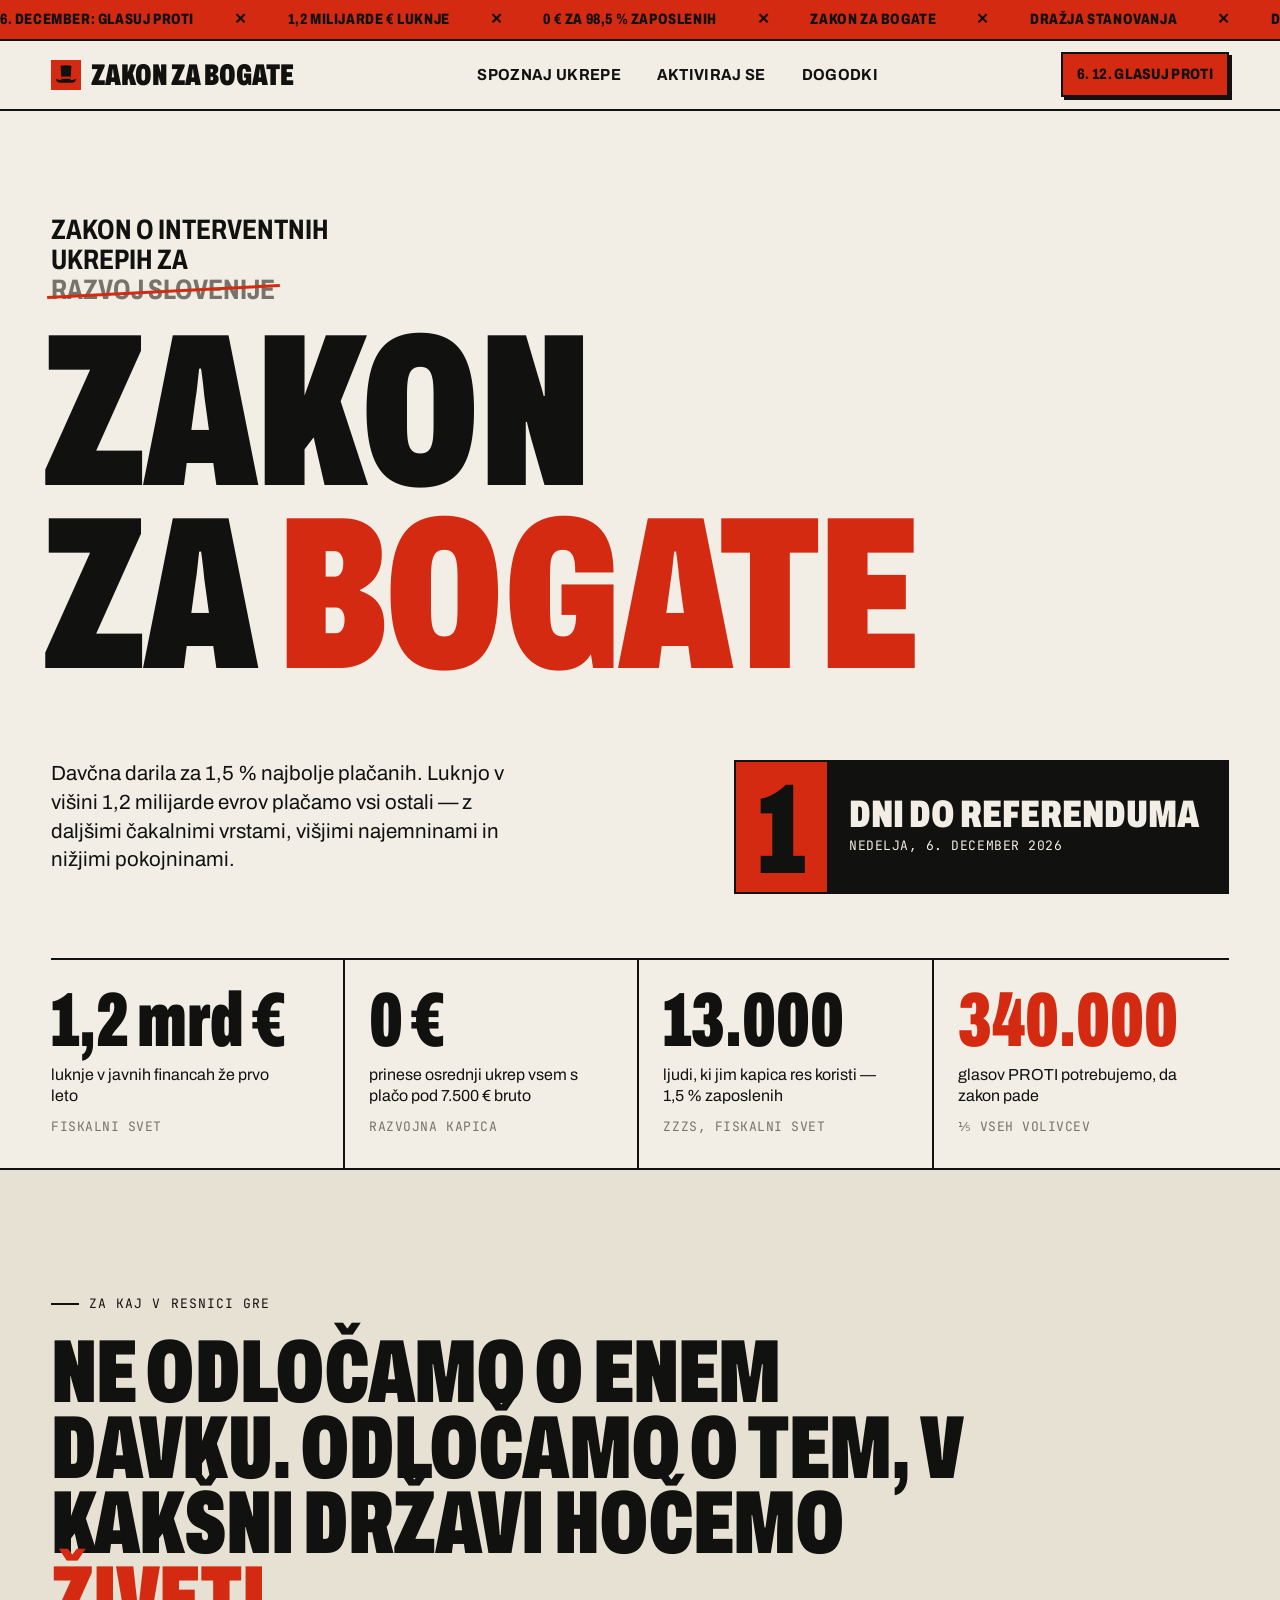
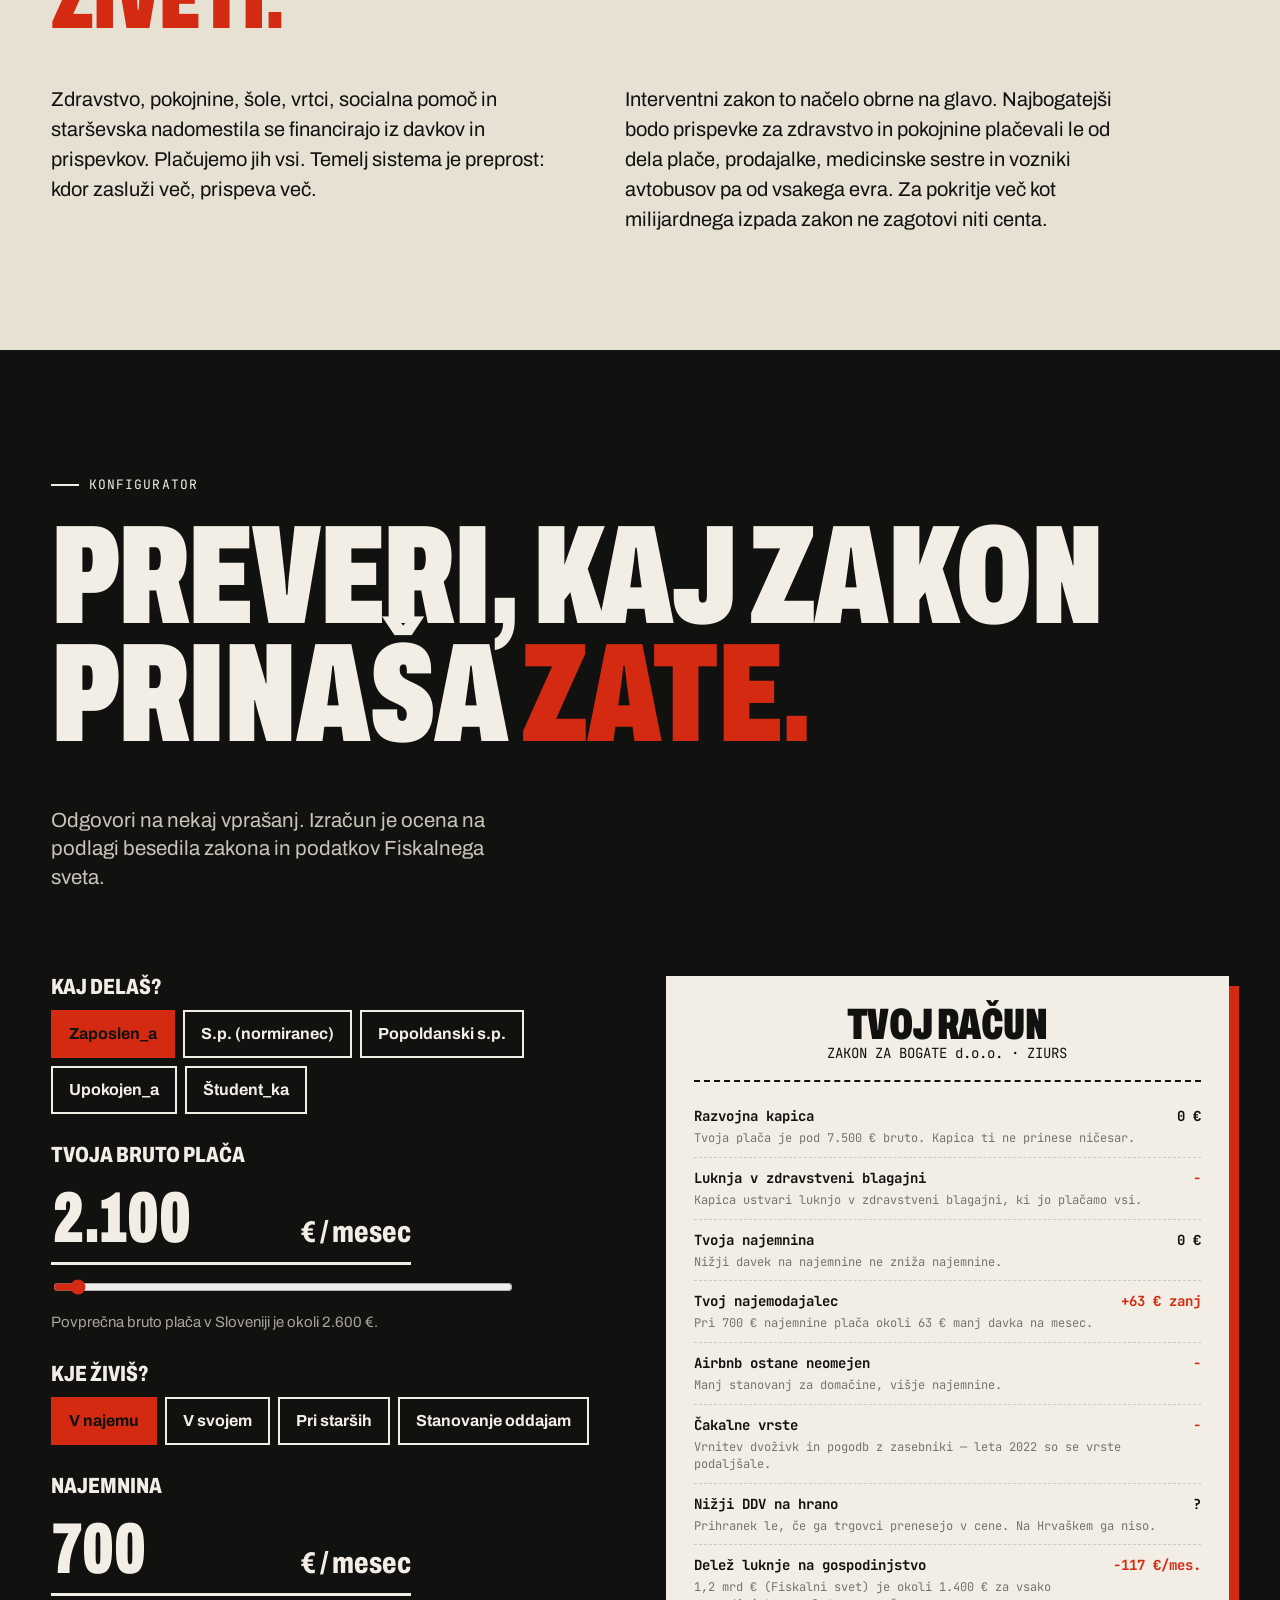
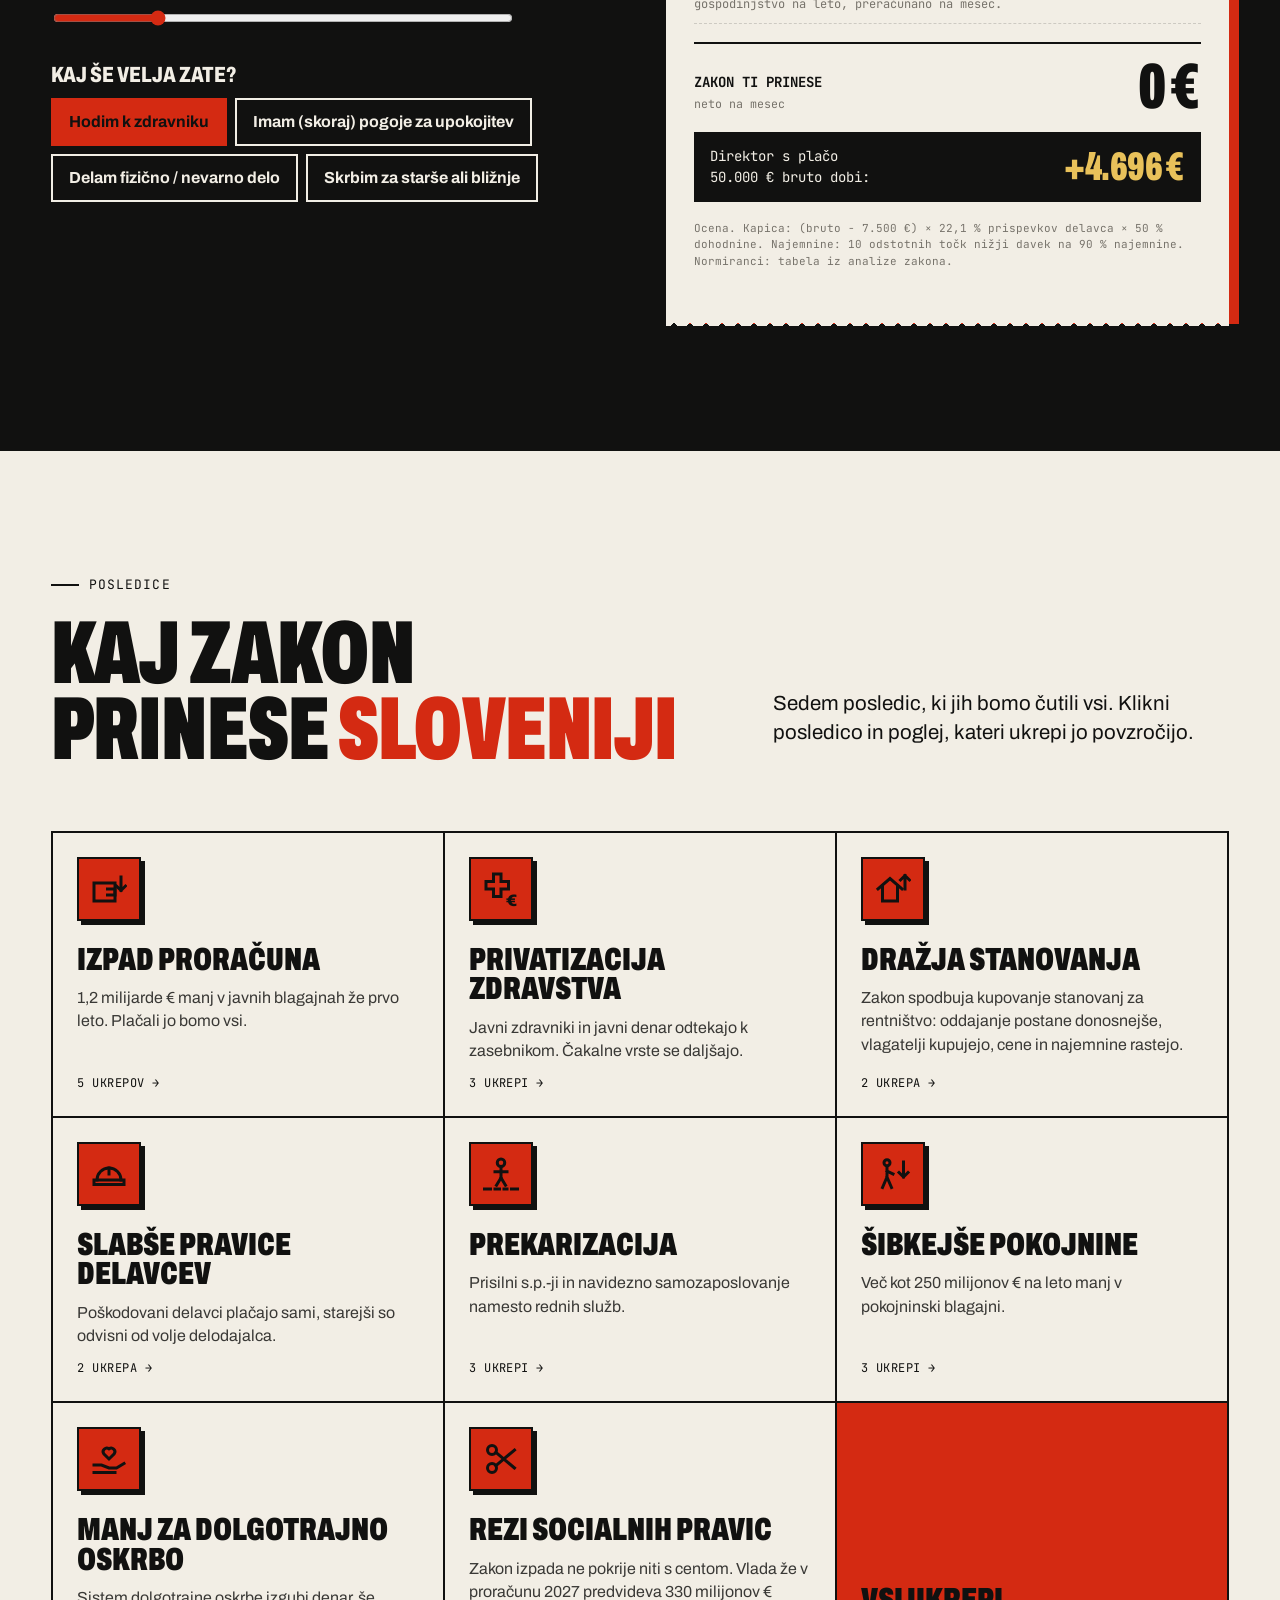
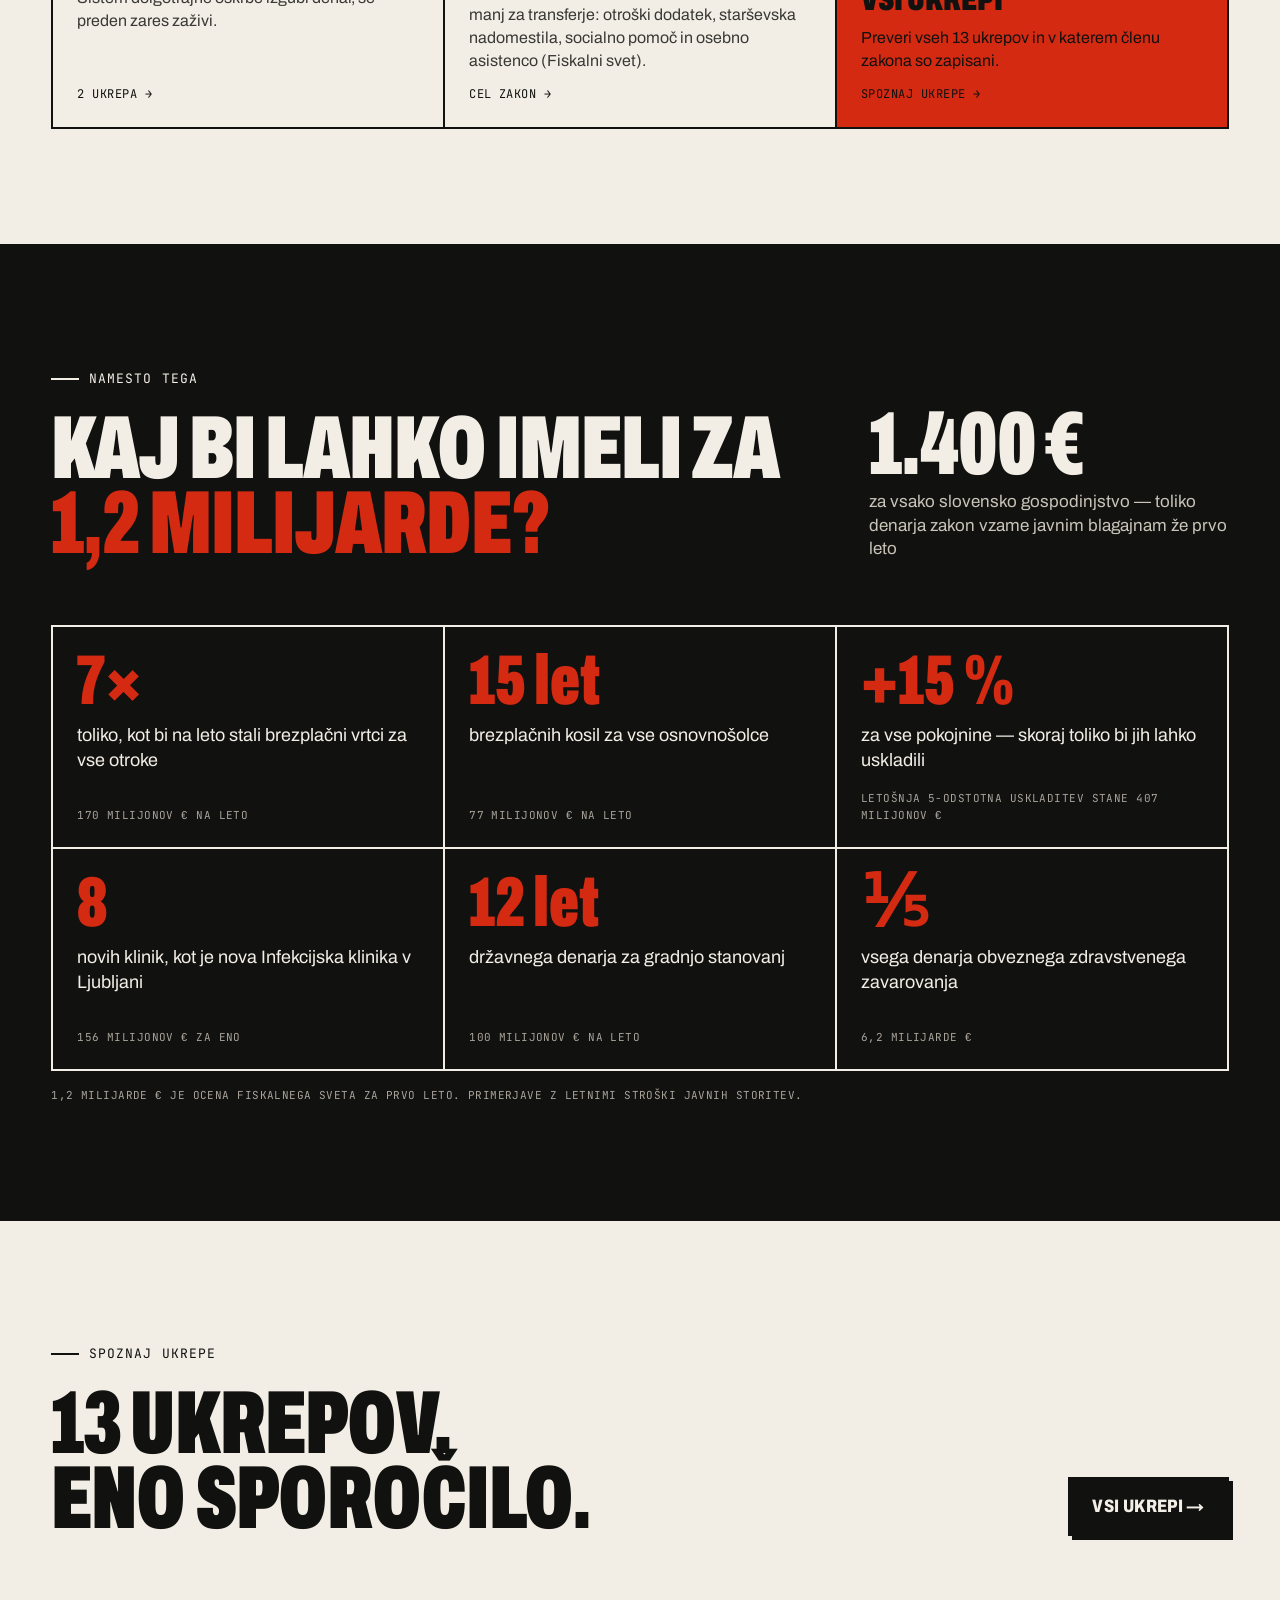
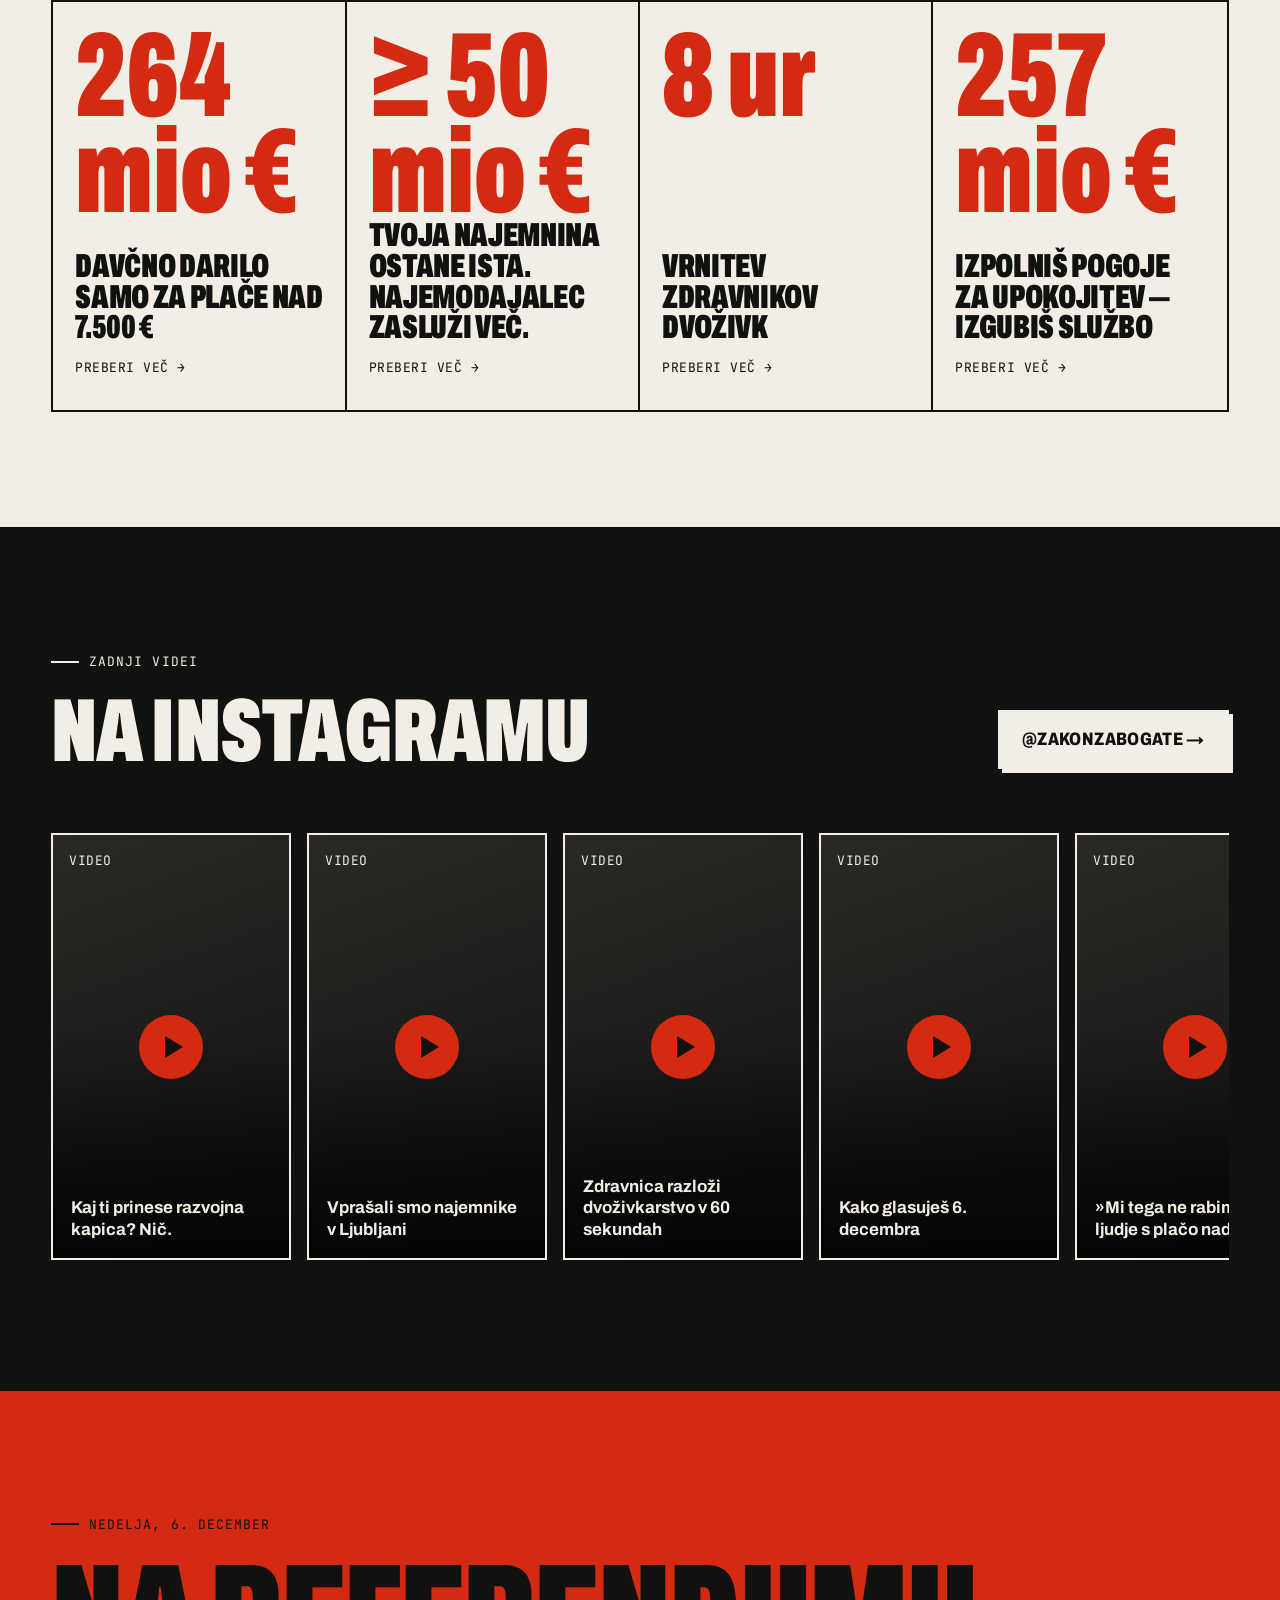
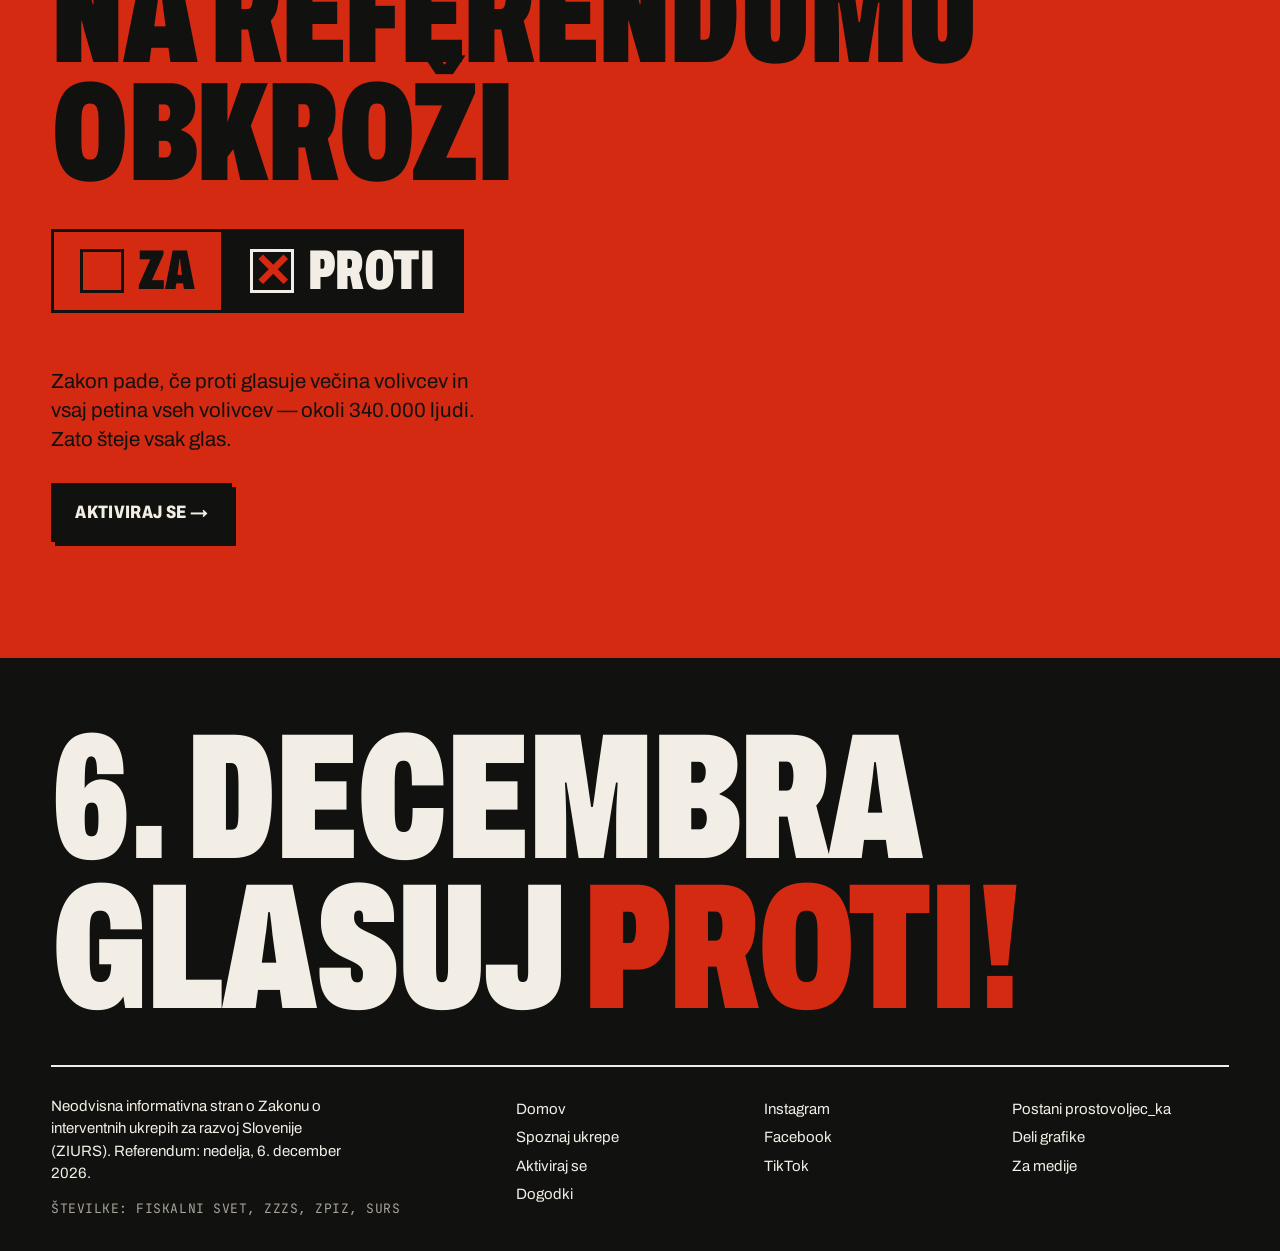
==== commit eebfaeb4: "Dopolnitve iz analize proračuna 2027 in interventnega zakona - Vstopna stran: »Za kaj v resnici gre«" ====
--- a/index.html
+++ b/index.html
@@ -38,6 +38,18 @@
     </div>
   </section>
 
+  <!-- ZA KAJ GRE -->
+  <section class="section section--paper2" id="za-kaj-gre">
+    <div class="wrap">
+      <span class="eyebrow">Za kaj v resnici gre</span>
+      <h2 class="d d-l zakaj__h">Ne odločamo o enem davku. Odločamo o tem, v kakšni državi hočemo <span class="red">živeti.</span></h2>
+      <div class="zakaj__cols">
+        <p>Zdravstvo, pokojnine, šole, vrtci, socialna pomoč in starševska nadomestila se financirajo iz davkov in prispevkov. Plačujemo jih vsi. Temelj sistema je preprost: kdor zasluži več, prispeva več.</p>
+        <p>Interventni zakon to načelo obrne na glavo. Najbogatejši bodo prispevke za zdravstvo in pokojnine plačevali le od dela plače, prodajalke, medicinske sestre in vozniki avtobusov pa od vsakega evra. Za pokritje več kot milijardnega izpada zakon ne zagotovi niti centa.</p>
+      </div>
+    </div>
+  </section>
+
   <!-- KONFIGURATOR -->
   <section class="section section--ink on-dark" id="preveri">
     <div class="wrap">
@@ -139,6 +151,21 @@
     </div>
   </section>
 
+  <!-- NAMESTO TEGA -->
+  <section class="section section--ink on-dark" id="namesto-tega">
+    <div class="wrap">
+      <div class="section-head">
+        <div>
+          <span class="eyebrow">Namesto tega</span>
+          <h2 class="d d-l">Kaj bi lahko imeli za<br><span class="red">1,2&nbsp;milijarde?</span></h2>
+        </div>
+        <p class="namesto__gosp"><span class="d" id="namestoGosp"></span><span id="namestoGospOpis"></span></p>
+      </div>
+      <div class="ngrid" id="namesto"></div>
+      <p class="mono namesto__vir">1,2 milijarde € je ocena Fiskalnega sveta za prvo leto. Primerjave z letnimi stroški javnih storitev.</p>
+    </div>
+  </section>
+
   <!-- UKREPI -->
   <section class="section">
     <div class="wrap">
--- a/assets/styles.css
+++ b/assets/styles.css
@@ -375,7 +375,7 @@
 .measure { border-bottom: 2px solid var(--ink); scroll-margin-top: 240px; }
 .measure__btn {
   width: 100%; background: none; border: 0; cursor: pointer; text-align: left;
-  display: grid; grid-template-columns: 168px 1fr auto; gap: 28px; align-items: start;
+  display: grid; grid-template-columns: 168px 1fr; gap: 28px; align-items: start;
   padding: 32px 0;
 }
 .measure__side { display: flex; flex-direction: column; gap: 16px; align-items: flex-start; }
@@ -385,7 +385,7 @@
   .measure.open .measure__side { height: 0; overflow: visible; }
   .measure.open .measure__btn { padding-bottom: 24px; }
 }
-.measure__side .tag { white-space: nowrap; font-size: 11px; letter-spacing: .04em; padding: 4px 8px; }
+.measure__side .tag { white-space: nowrap; font-size: 11px; letter-spacing: .04em; padding: 0; border: 0; }
 .measure__btn:hover .measure__title { color: var(--red); }
 .measure__ic {
   width: 128px; height: 128px; flex: none; display: grid; place-items: center;
@@ -394,7 +394,9 @@
 }
 .measure__ic svg { width: 76px; height: 76px; }
 .measure__title { font-family: var(--display); font-stretch: 68%; font-weight: 900; text-transform: uppercase; font-size: clamp(30px, 3.6vw, 58px); line-height: .9; margin: 0 0 12px; transition: color .12s; }
-.measure__one { font-size: 18px; line-height: 1.45; color: var(--ink-2); max-width: 64ch; margin: 0; }
+/* opis ukrepa in razlaga: enaka velikost, razmik vrstic in širina */
+.measure__one, .mtext p { font-size: 18px; line-height: 1.5; max-width: 70ch; }
+.measure__one { color: var(--ink-2); margin: 0; }
 .measure__one + .measure__one { margin-top: 12px; }
 .measure__meta { display: flex; gap: 8px; flex-wrap: wrap; margin-top: 14px; }
 .measure__toggle {
@@ -404,7 +406,7 @@
 .measure__toggle::before { content: "+"; line-height: 1; }
 .measure.open .measure__toggle { background: var(--ink); color: var(--paper); }
 .measure.open .measure__toggle::before { content: "−"; }
-.measure__body { display: none; padding: 0 80px 32px 196px; }
+.measure__body { display: none; padding: 0 0 32px 196px; }
 .clen {
   display: inline-flex; gap: 10px; align-items: flex-start;
   margin: 16px 0 0; padding: 12px 16px;
@@ -538,17 +540,15 @@
   .mb-cell + .mb-cell { border-left: 0; border-top: 2px solid var(--ink); }
   .measure__ic { width: 72px; height: 72px; box-shadow: 4px 4px 0 var(--ink); }
   .measure__ic svg { width: 44px; height: 44px; }
-  .measure__btn { grid-template-columns: 1fr auto; gap: 16px; align-items: start; }
+  .measure__btn { grid-template-columns: 1fr; gap: 16px; align-items: start; }
   .measure__side { flex-direction: row; align-items: flex-start; gap: 12px; min-width: 0; }
-  .measure__side .measure__meta { flex-direction: row; flex-wrap: wrap; flex: 1 1 0; min-width: 0; }
+  .measure__side .measure__meta { flex-direction: row; flex-wrap: wrap; flex: 1 1 0; min-width: 0; gap: 8px 16px; }
   .measure__side .tag { white-space: normal; }
-  .measure__toggle { width: 44px; height: 44px; font-size: 28px; }
   .measure__body { padding: 0 0 32px; }
-  .measure__one { font-size: 17px; }
+  .measure__one, .mtext p { font-size: 17px; }
   .filters__end { margin-left: 0; width: 100%; justify-content: space-between; }
   .mtext__bad { font-size: 24px; }
   .measure__btn > span:nth-child(2) { grid-column: 1 / -1; grid-row: 2; }
-  .measure__toggle { grid-column: 2; grid-row: 1; justify-self: end; }
   .page-hero__grid { grid-template-columns: 1fr; }
   .filters__lbl { width: 100%; }
   .filters .chips { flex: 1 1 100%; min-width: 0; flex-wrap: nowrap; overflow-x: auto; padding: 0 0 4px; scrollbar-width: none; }
@@ -574,6 +574,7 @@
 @media (prefers-reduced-motion: reduce) {
   .ticker__track { animation: none; }
   * { transition: none !important; }
+  .mtext__bad svg { animation: none !important; }
 }
 
 /* ---------- razlaga ukrepa: enotni okvirji ---------- */
@@ -615,10 +616,10 @@
 .pos-list__ic svg { width: 24px; height: 24px; }
 .pos-list b { display: block; font-family: var(--display); font-stretch: 75%; font-weight: 900; text-transform: uppercase; font-size: 19px; line-height: 1.1; margin-bottom: 4px; }
 .mx__num {
-  background: var(--red); border: 2px solid var(--ink); padding: 16px 24px; max-width: 320px;
-  display: flex; flex-direction: column; gap: 8px; font-size: 15px;
-}
-.mx__num .d { font-size: clamp(48px, 5vw, 80px); }
+  background: var(--red); border: 2px solid var(--ink); padding: 16px 24px; width: 300px;
+  display: flex; flex-direction: column; gap: 8px; font-size: 13px; line-height: 1.4;
+}
+.mx__num .d { font-size: clamp(40px, 4vw, 60px); white-space: nowrap; }
 @media (max-width: 900px) {
   .mx { grid-template-columns: 1fr; }
   .mx__pos { grid-template-columns: 1fr; }
@@ -627,18 +628,25 @@
 
 /* opis ukrepa in "zakaj je to slabo" kot tekoče besedilo */
 .mtext { margin-bottom: 24px; }
-.mtext p, .mtext .mb-table { max-width: 78ch; }
-.mtext .clen { display: flex; }
+.mtext .mb-table { max-width: 70ch; }
+.measure__body > .clen { display: flex; margin-top: 24px; }
 .mtext p { margin: 0 0 12px; }
 .mtext .mb-table { margin-bottom: 14px; }
 .mtext__bad {
-  display: flex; align-items: flex-start; gap: 12px; margin: 0 0 14px;
+  display: block; margin: 0 0 14px;
   font-family: var(--display); font-stretch: 70%; font-weight: 900;
   text-transform: uppercase; font-size: 34px; line-height: .95; color: var(--red);
 }
-.mtext__bad svg { width: 30px; height: 30px; flex: none; margin-top: -2px; transition: transform .2s ease; }
-/* kazalec: ob prehodu in pri odprtem ukrepu kaže navzdol */
-.measure__btn:hover .mtext__bad svg, .measure.open .mtext__bad svg { transform: rotate(90deg); }
+.mtext__end { white-space: nowrap; }
+.mtext__bad svg {
+  display: inline-block; width: .9em; height: .9em; vertical-align: -.08em; margin-left: .15em;
+  transition: rotate .3s ease;
+}
+/* kazalec: ob prehodu z miško poskakuje levo-desno, pri odprtem ukrepu kaže navzdol.
+   Zamik animacije počaka, da se ob zapiranju kazalec najprej zavrti nazaj. */
+@keyframes kazalec { 0%, 100% { translate: 0 0; } 50% { translate: .2em 0; } }
+.measure:not(.open) .measure__btn:hover .mtext__bad svg { animation: kazalec .7s ease-in-out .3s infinite; }
+.measure.open .mtext__bad svg { rotate: 90deg; }
 
 /* naslov učinka s palcem v glavi ukrepa (viden tudi zaprt) */
 .measure__btn .mtext__bad { margin: 16px 0 0; }
@@ -651,6 +659,7 @@
 }
 @media (max-width: 900px) {
   .posbox { grid-template-columns: 1fr; padding: 16px; gap: 24px; }
+  .mx__num { width: auto; }
 }
 
 /* ---------- posledice na vstopni strani ---------- */
@@ -680,3 +689,69 @@
   .pcard { min-height: 0; padding: 16px; }
   .pcard__t { font-size: 28px; }
 }
+
+/* ---------- prikaz/skrivanje filtrov ---------- */
+.filters__bar { display: flex; align-items: center; gap: 16px; }
+.filters__toggle {
+  display: inline-flex; align-items: center; gap: 8px; cursor: pointer;
+  background: var(--paper); border: 2px solid var(--ink); padding: 6px 12px;
+  font-family: var(--display); font-stretch: 80%; font-weight: 800; font-size: 15px;
+  text-transform: uppercase; letter-spacing: .02em;
+}
+.filters__toggle svg { width: 18px; height: 18px; fill: none; stroke: currentColor; stroke-width: 2.4; stroke-linecap: square; }
+.filters__toggle:hover, .filters__toggle[aria-expanded="true"] { background: var(--ink); color: var(--paper); }
+.filters__badge {
+  min-width: 20px; height: 20px; padding: 0 6px; display: inline-grid; place-items: center;
+  background: var(--red); color: var(--paper); font-family: var(--mono); font-size: 11px; font-weight: 700;
+}
+.filters__panel { margin-top: 12px; }
+.filters.is-collapsed .filters__panel { display: none; }
+@media (max-width: 900px) {
+  .filters__bar .filters__end { width: auto; margin-left: auto; }
+}
+
+/* naslov »Posledice« nad obema stolpcema: seznam in ključna številka začneta v isti vrstici */
+.posbox { row-gap: 0; }
+.posbox__h { grid-column: 1 / -1; }
+@media (max-width: 900px) { .posbox .mx__num { margin-top: 24px; } }
+
+/* ---------- vstopna stran: za kaj v resnici gre ---------- */
+.zakaj__h { max-width: 24ch; margin-bottom: 48px; }
+.zakaj__cols { display: grid; grid-template-columns: 1fr 1fr; gap: 48px; max-width: 1100px; }
+.zakaj__cols p { margin: 0; font-size: 20px; line-height: 1.5; }
+
+/* ---------- vstopna stran: namesto tega ---------- */
+.namesto__gosp { display: flex; flex-direction: column; gap: 8px; max-width: 360px; margin: 0; color: #C9C4B8; font-size: 17px; line-height: 1.4; }
+.namesto__gosp .d { font-size: clamp(64px, 7vw, 112px); color: var(--paper); }
+.ngrid { display: grid; grid-template-columns: repeat(3, 1fr); gap: 2px; background: var(--paper); border: 2px solid var(--paper); }
+.ncard { background: var(--ink); padding: 24px; display: flex; flex-direction: column; gap: 12px; min-height: 220px; }
+.ncard__st { font-family: var(--display); font-stretch: 62%; font-weight: 900; font-size: clamp(56px, 5.5vw, 88px); line-height: .85; color: var(--red); white-space: nowrap; }
+.ncard__t { font-size: 18px; line-height: 1.4; }
+.ncard__v { margin-top: auto; font-size: 11px; color: #A9A49A; }
+.namesto__vir { margin: 16px 0 0; font-size: 11px; color: #A9A49A; }
+
+/* ---------- podstran ukrepi: kdo plača račun ---------- */
+.racun__txt { display: grid; grid-template-columns: 1fr 1fr; gap: 48px; margin-top: 48px; max-width: 1100px; }
+.racun__txt p { margin: 0; font-size: 18px; line-height: 1.5; color: #C9C4B8; }
+
+/* ---------- več citatov zagovornikov ---------- */
+.quote { margin: 0; }
+.quote + .quote { margin-top: 16px; padding-top: 16px; border-top: 1px solid var(--line); }
+.quote blockquote { margin: 0; font-family: var(--display); font-stretch: 75%; font-weight: 800; font-size: 26px; line-height: 1.05; }
+.quote blockquote::before { content: "„"; }
+.quote blockquote::after { content: "“"; }
+.quote figcaption { margin-top: 8px; font-size: 11px; color: var(--muted); }
+
+/* posledice na vstopni strani: 3 stolpci (7 posledic + rezi + vsi ukrepi) */
+.pgrid { grid-template-columns: repeat(3, 1fr); }
+
+@media (max-width: 900px) {
+  .zakaj__cols, .racun__txt { grid-template-columns: 1fr; gap: 16px; }
+  .zakaj__cols p { font-size: 18px; }
+  .ngrid { grid-template-columns: 1fr 1fr; }
+  .pgrid { grid-template-columns: repeat(2, 1fr); }
+}
+@media (max-width: 560px) {
+  .ngrid, .pgrid { grid-template-columns: 1fr; }
+  .ncard { min-height: 0; padding: 16px; }
+}
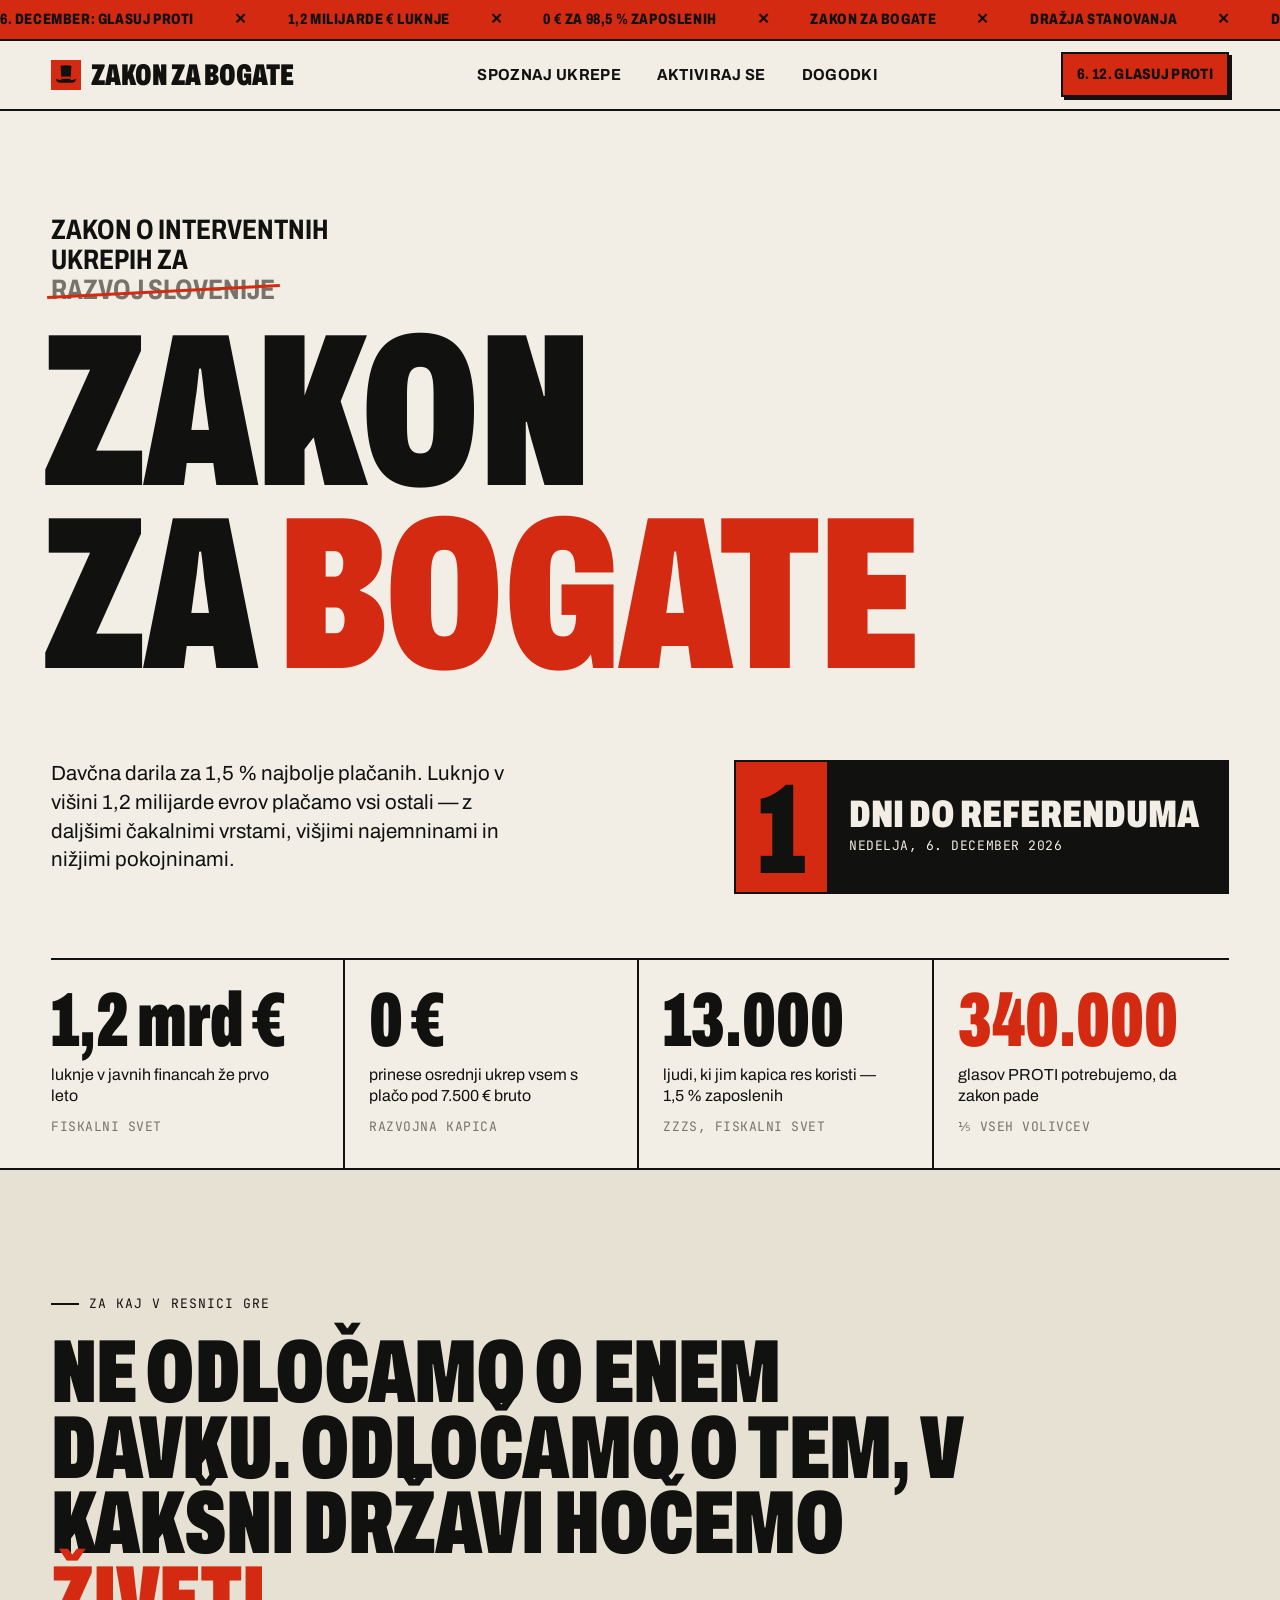
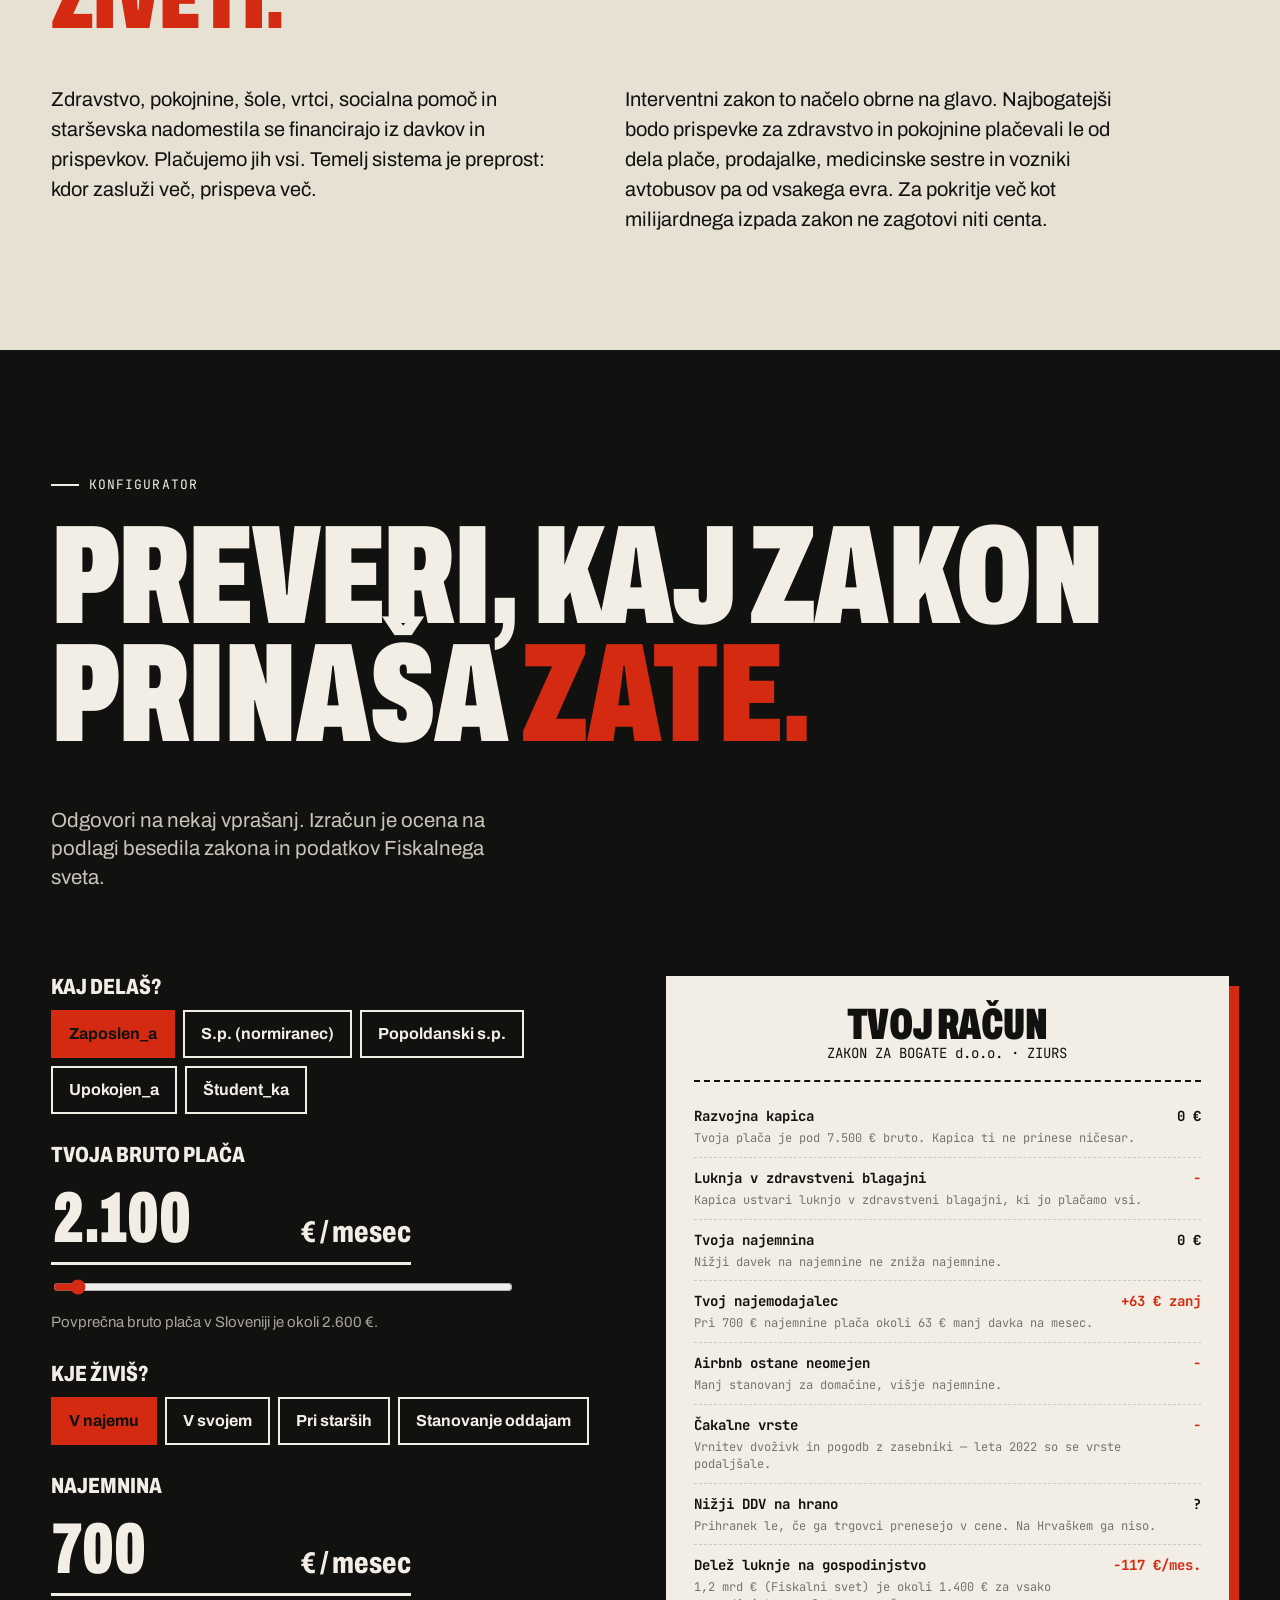
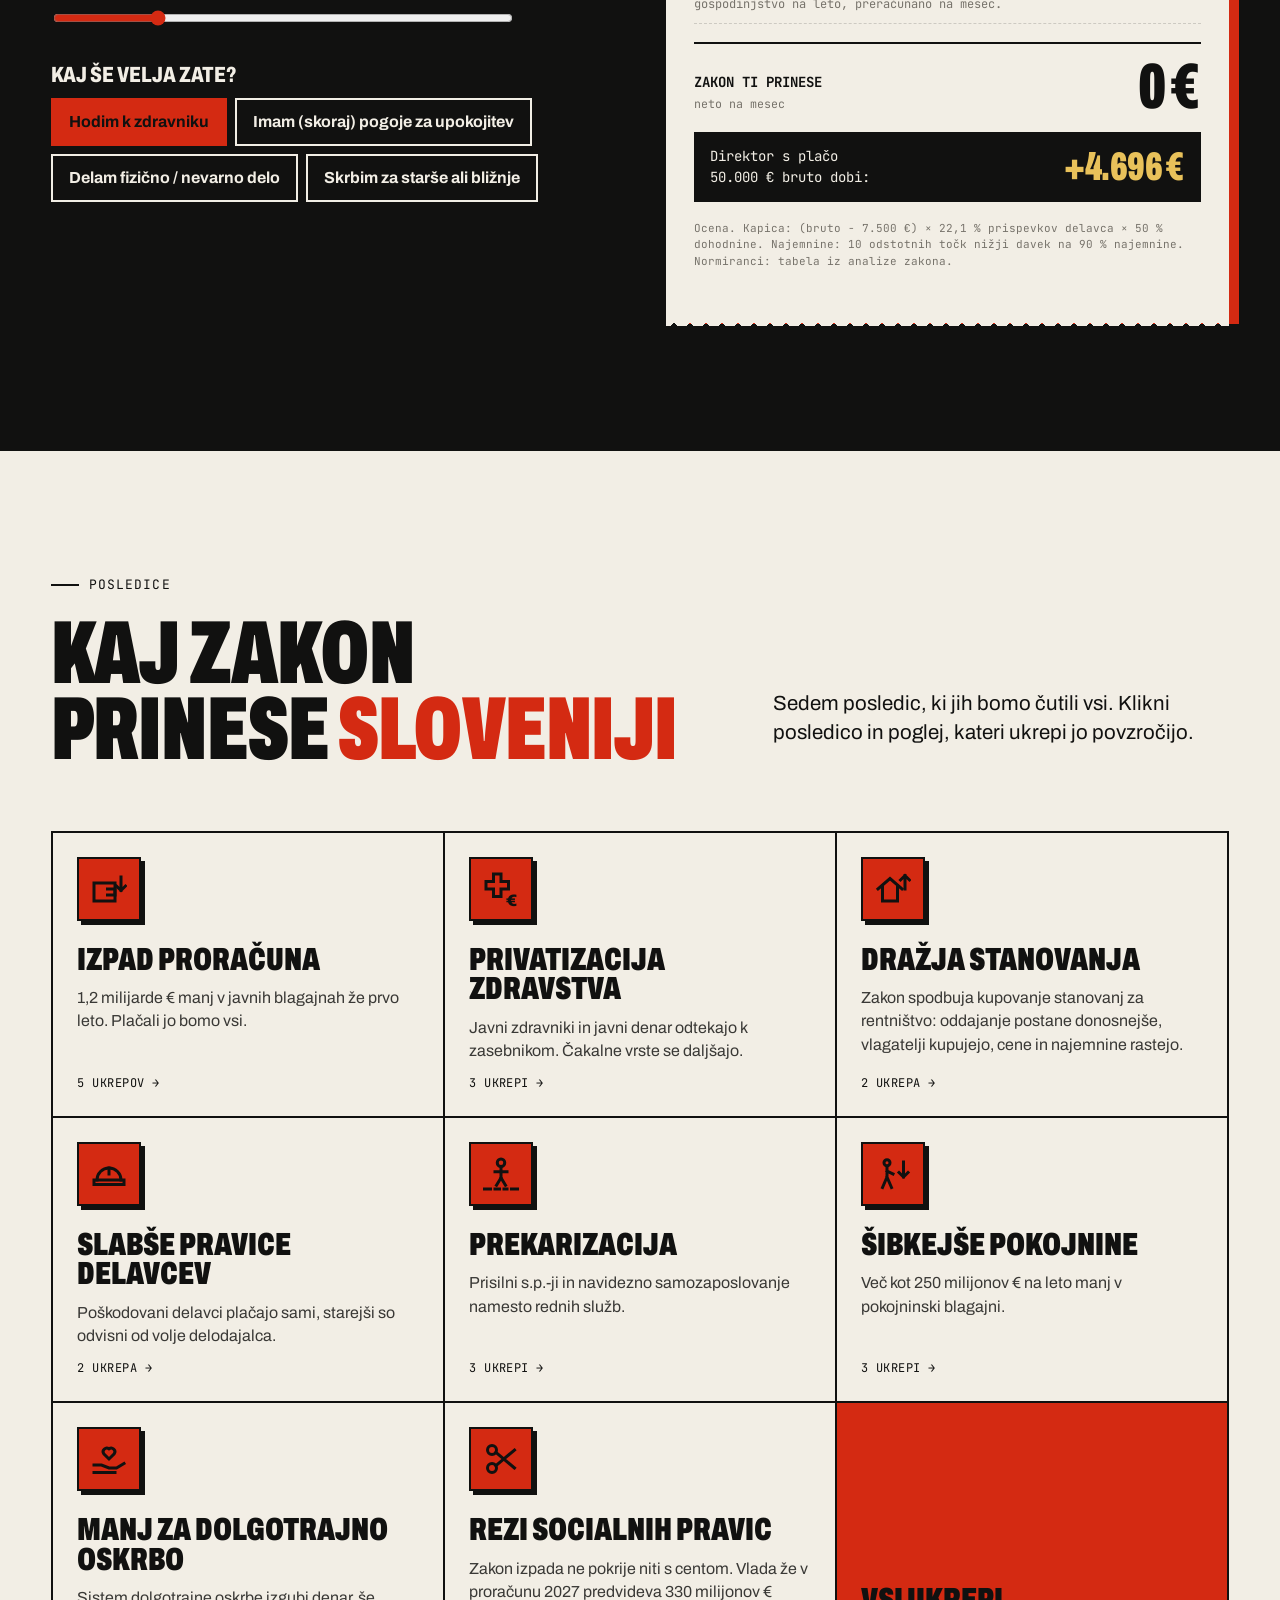
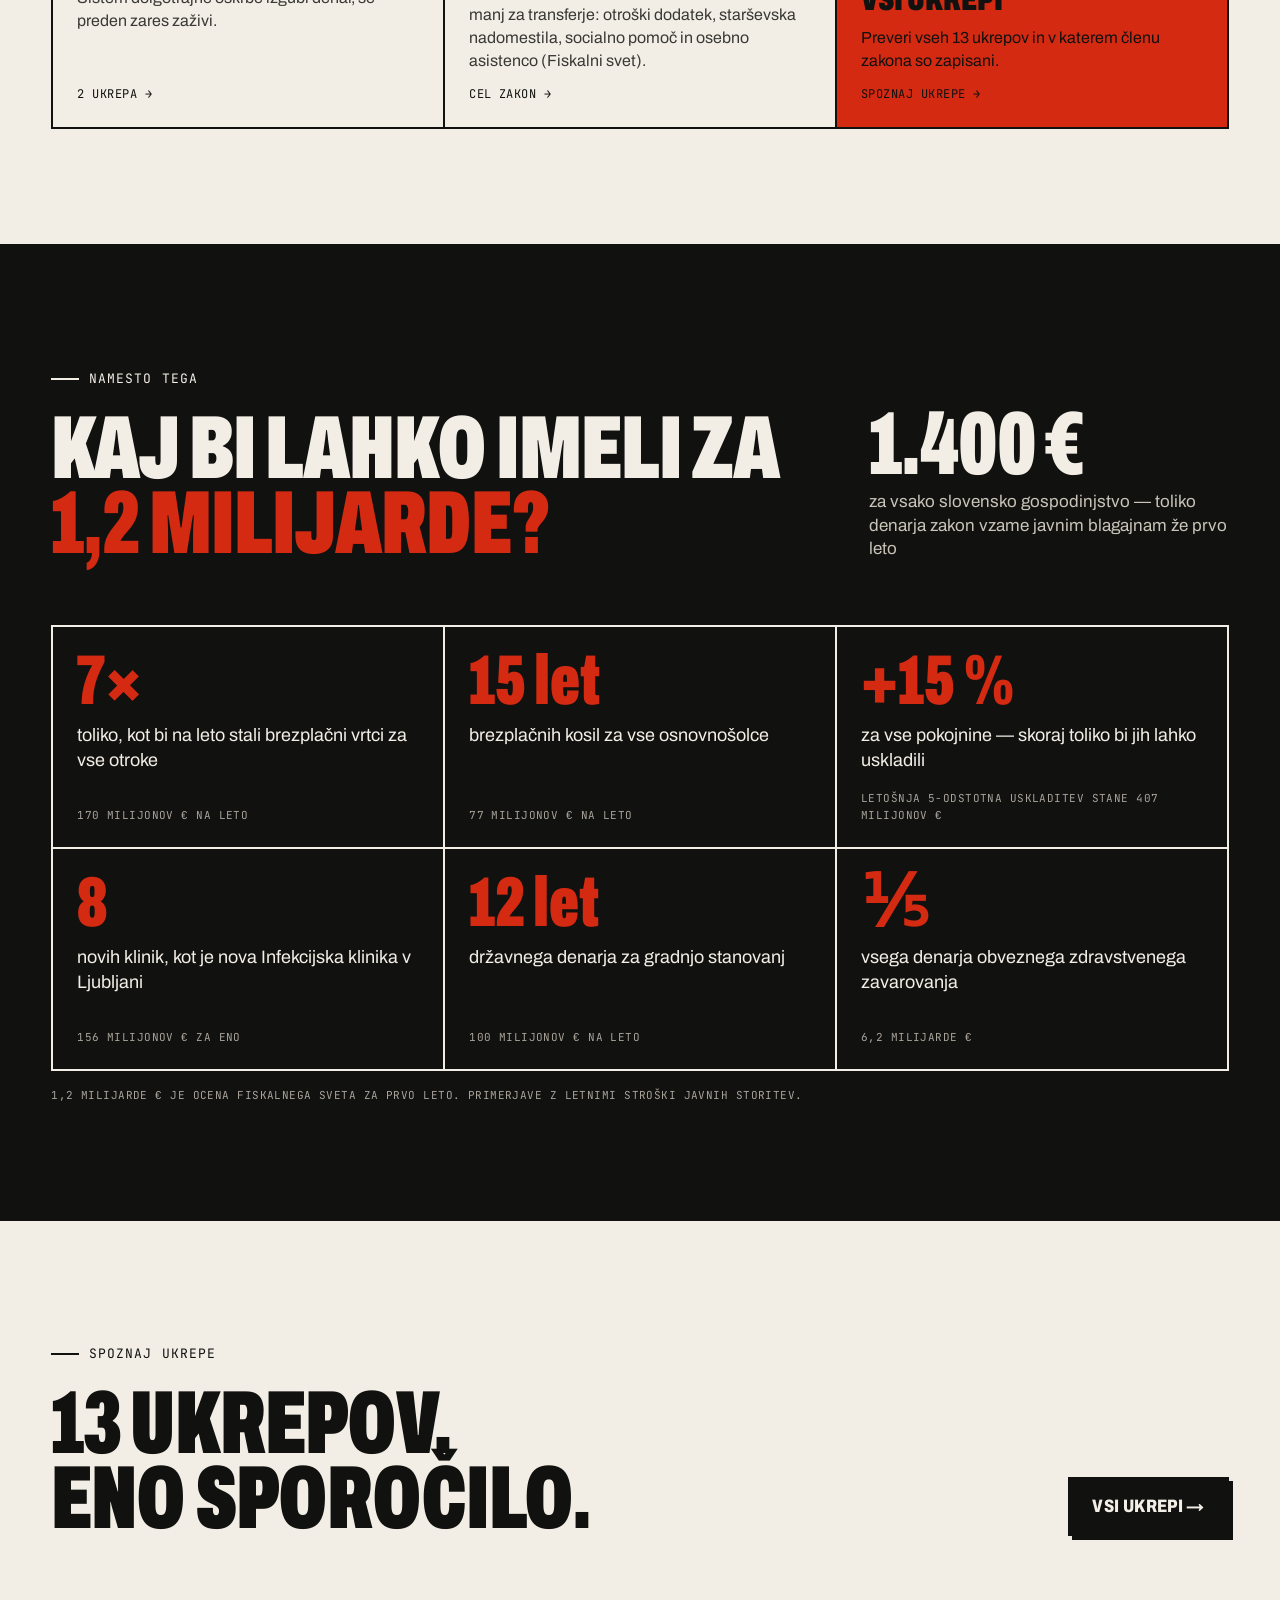
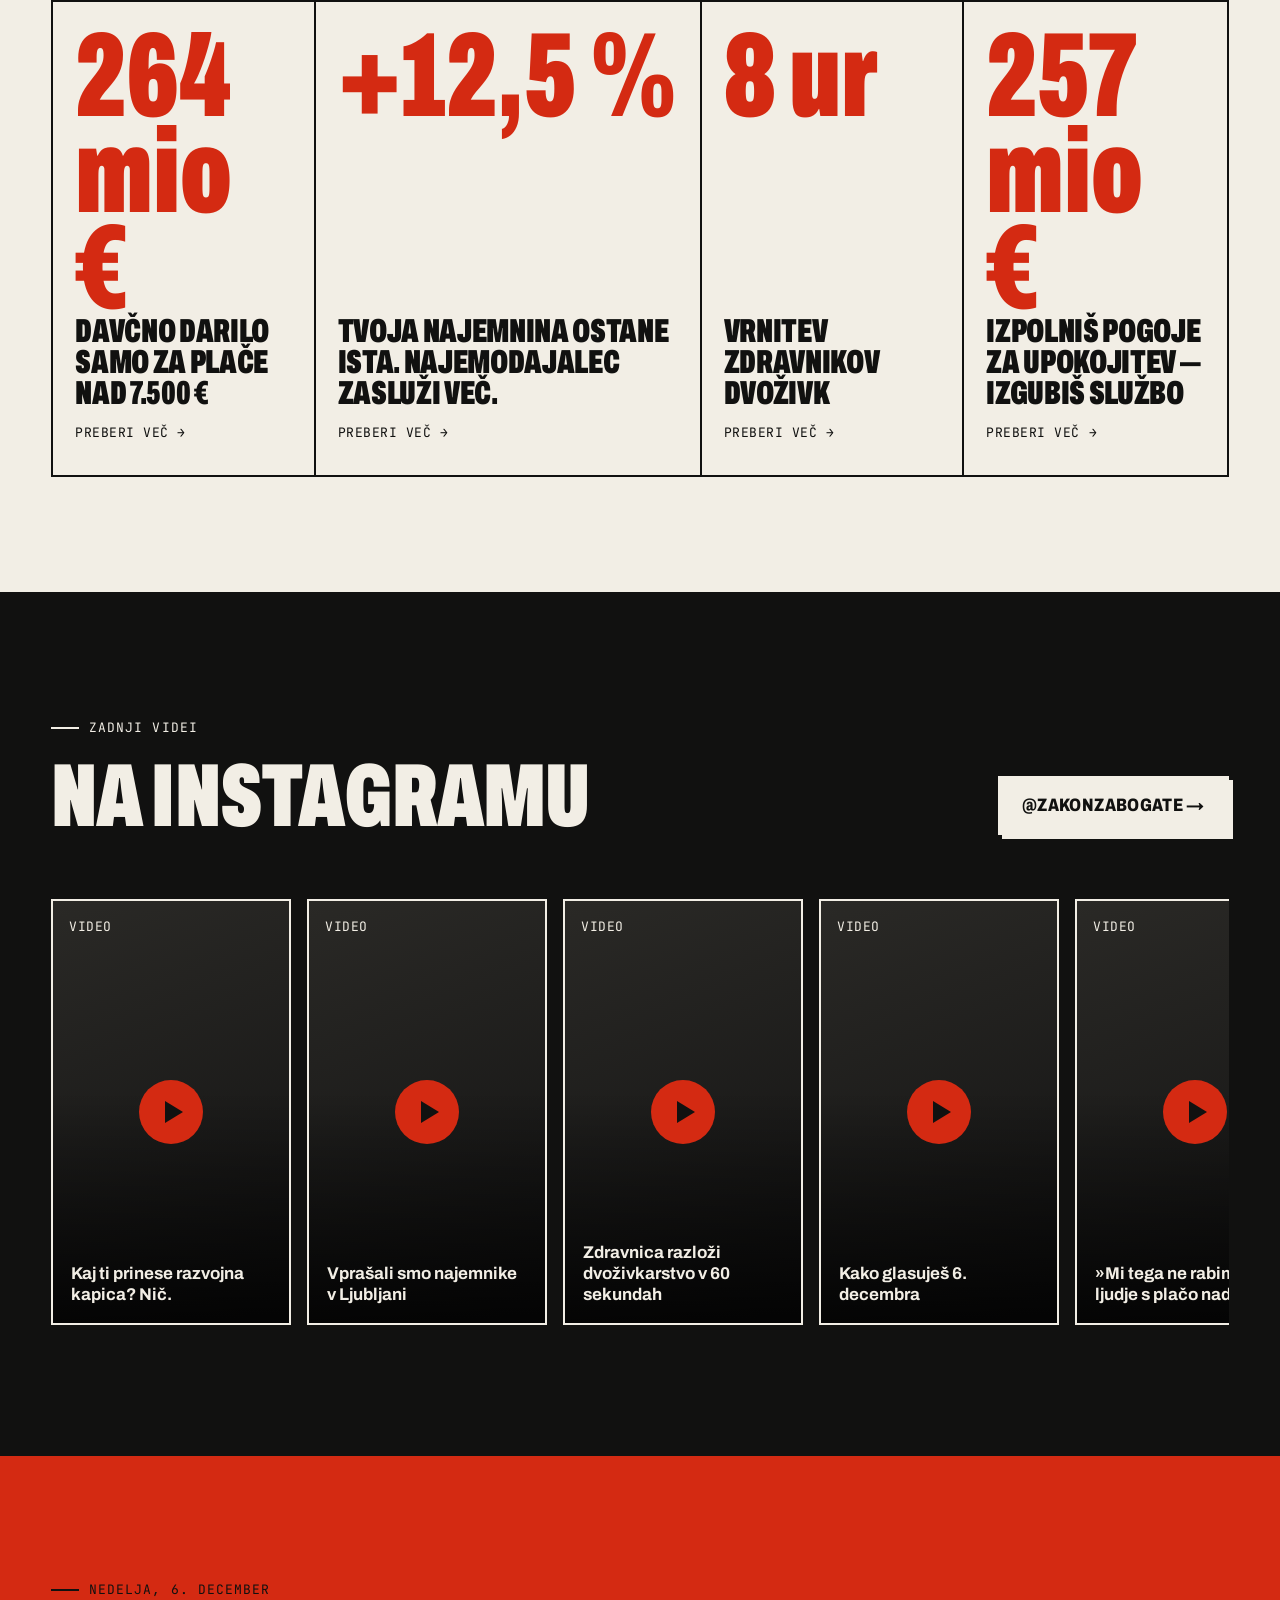
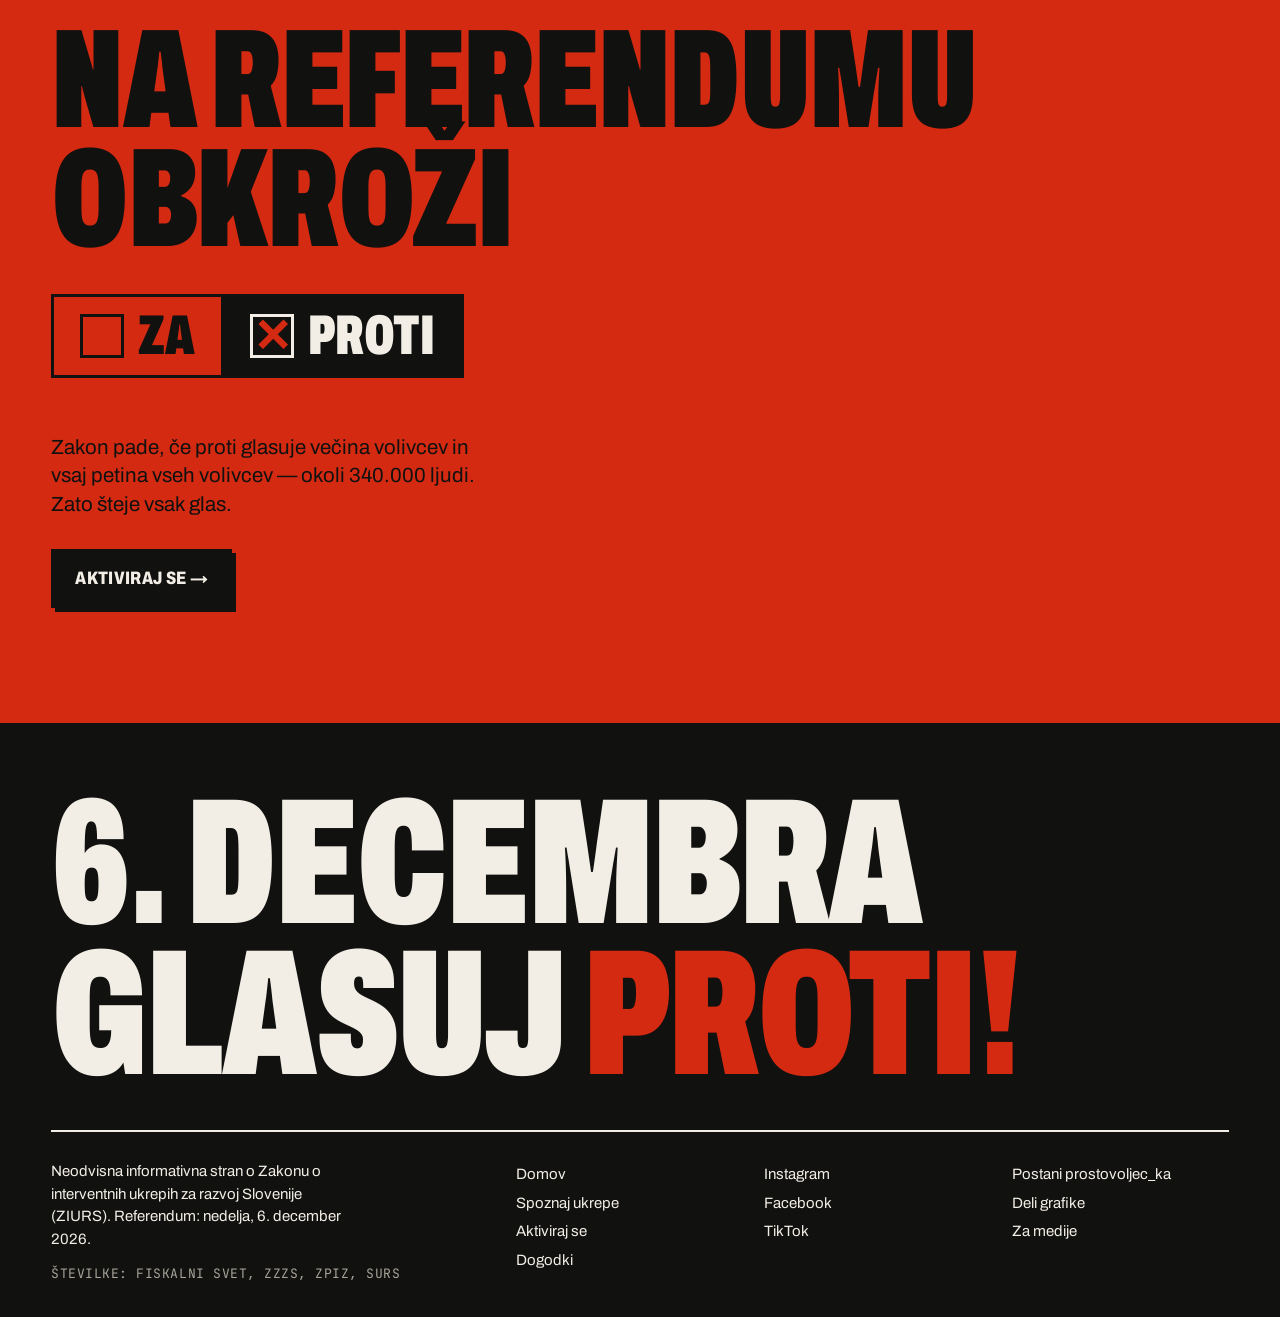
==== commit 2307026a: "Najemnine in Airbnb: preverjeni argumenti iz komentarja in raziskave UIRS - Najemnine: precedens 202" ====
--- a/index.html
+++ b/index.html
@@ -8,8 +8,8 @@
   <link rel="preconnect" href="https://fonts.googleapis.com">
   <link rel="preconnect" href="https://fonts.gstatic.com" crossorigin>
   <link href="https://fonts.googleapis.com/css2?family=Archivo:wdth,wght@62..125,400..900&family=JetBrains+Mono:wght@500;700&display=swap" rel="stylesheet">
-  <link rel="icon" href="assets/favicon.svg" type="image/svg+xml">
-  <link rel="stylesheet" href="assets/styles.css">
+  <link rel="icon" href="assets/favicon.svg?v=875b5a7a" type="image/svg+xml">
+  <link rel="stylesheet" href="assets/styles.css?v=d4fb6936">
 </head>
 <body data-page="domov">
   <div id="header"></div>
@@ -209,8 +209,8 @@
   </section>
 
   <div id="footer"></div>
-  <script src="assets/data.js"></script>
-  <script src="assets/icons.js"></script>
-  <script src="assets/app.js"></script>
+  <script src="assets/data.js?v=207eaa53"></script>
+  <script src="assets/icons.js?v=2de978be"></script>
+  <script src="assets/app.js?v=73fcb13d"></script>
 </body>
 </html>
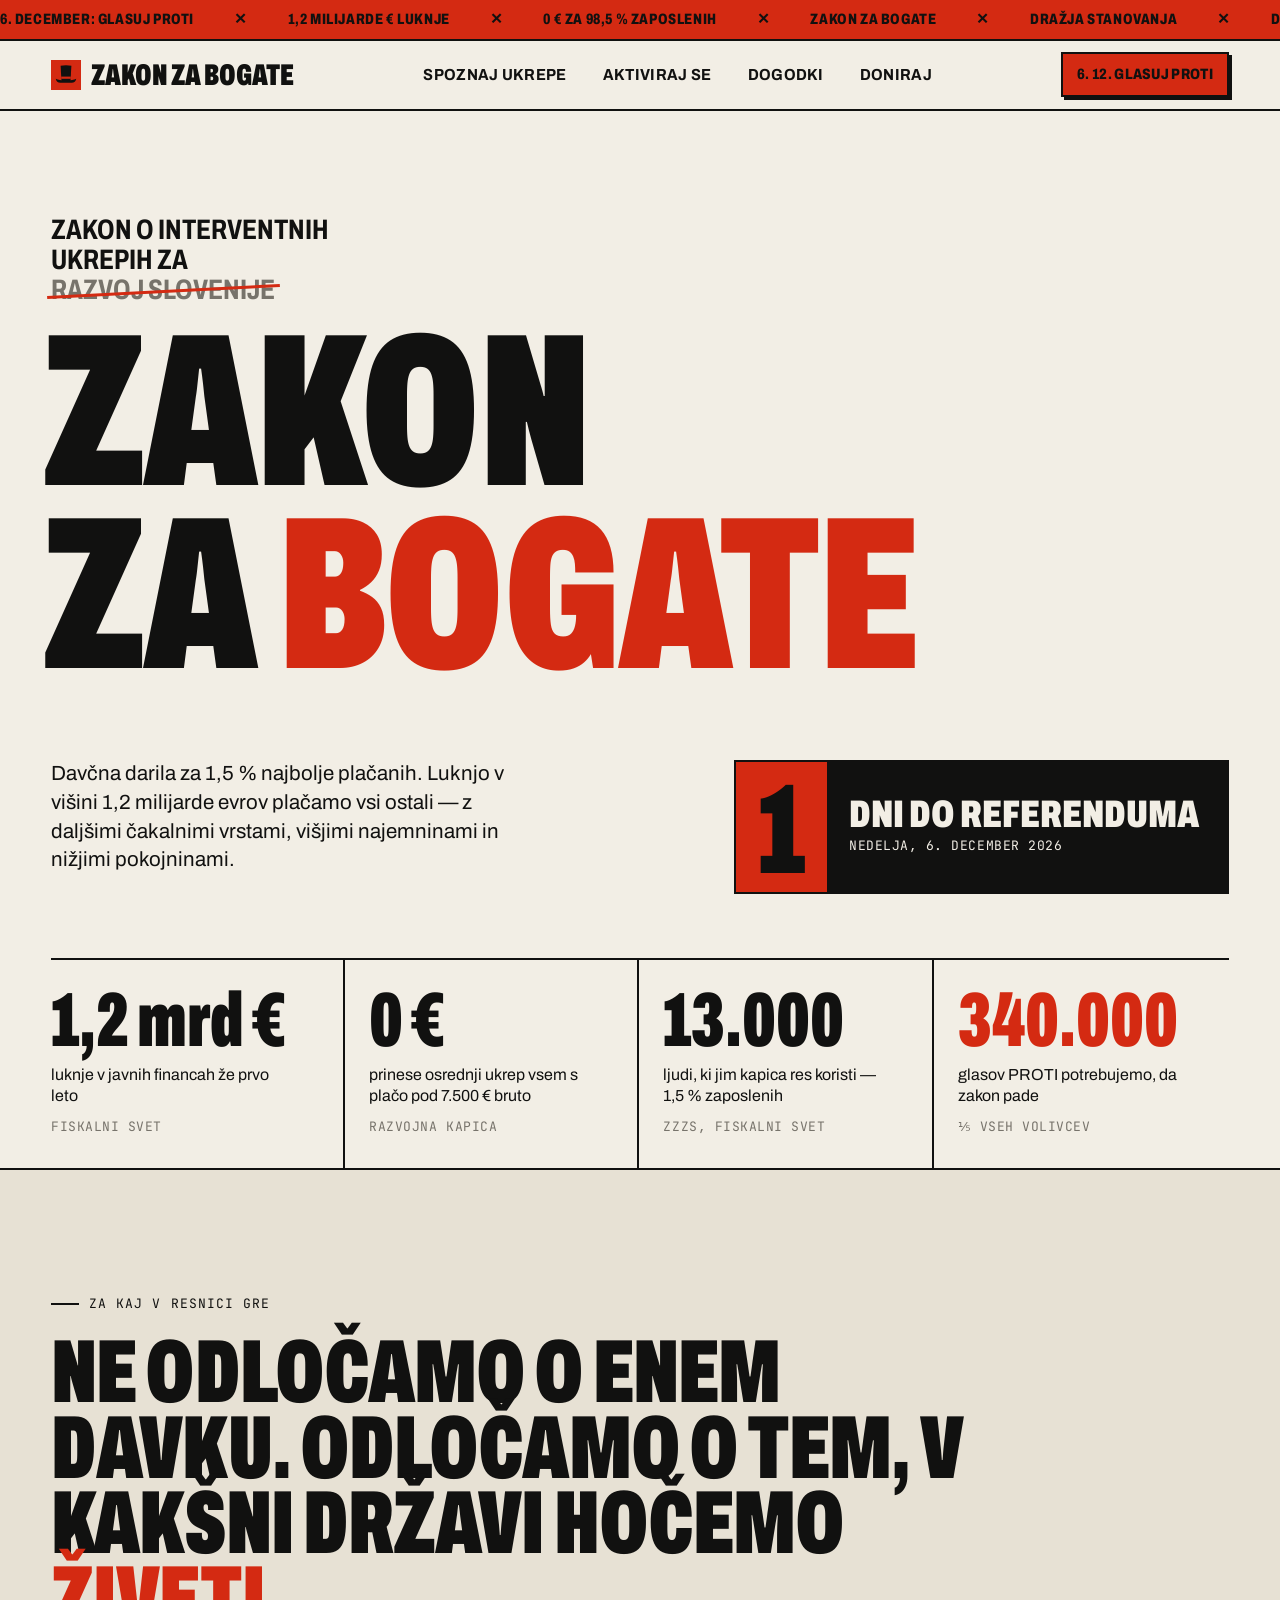
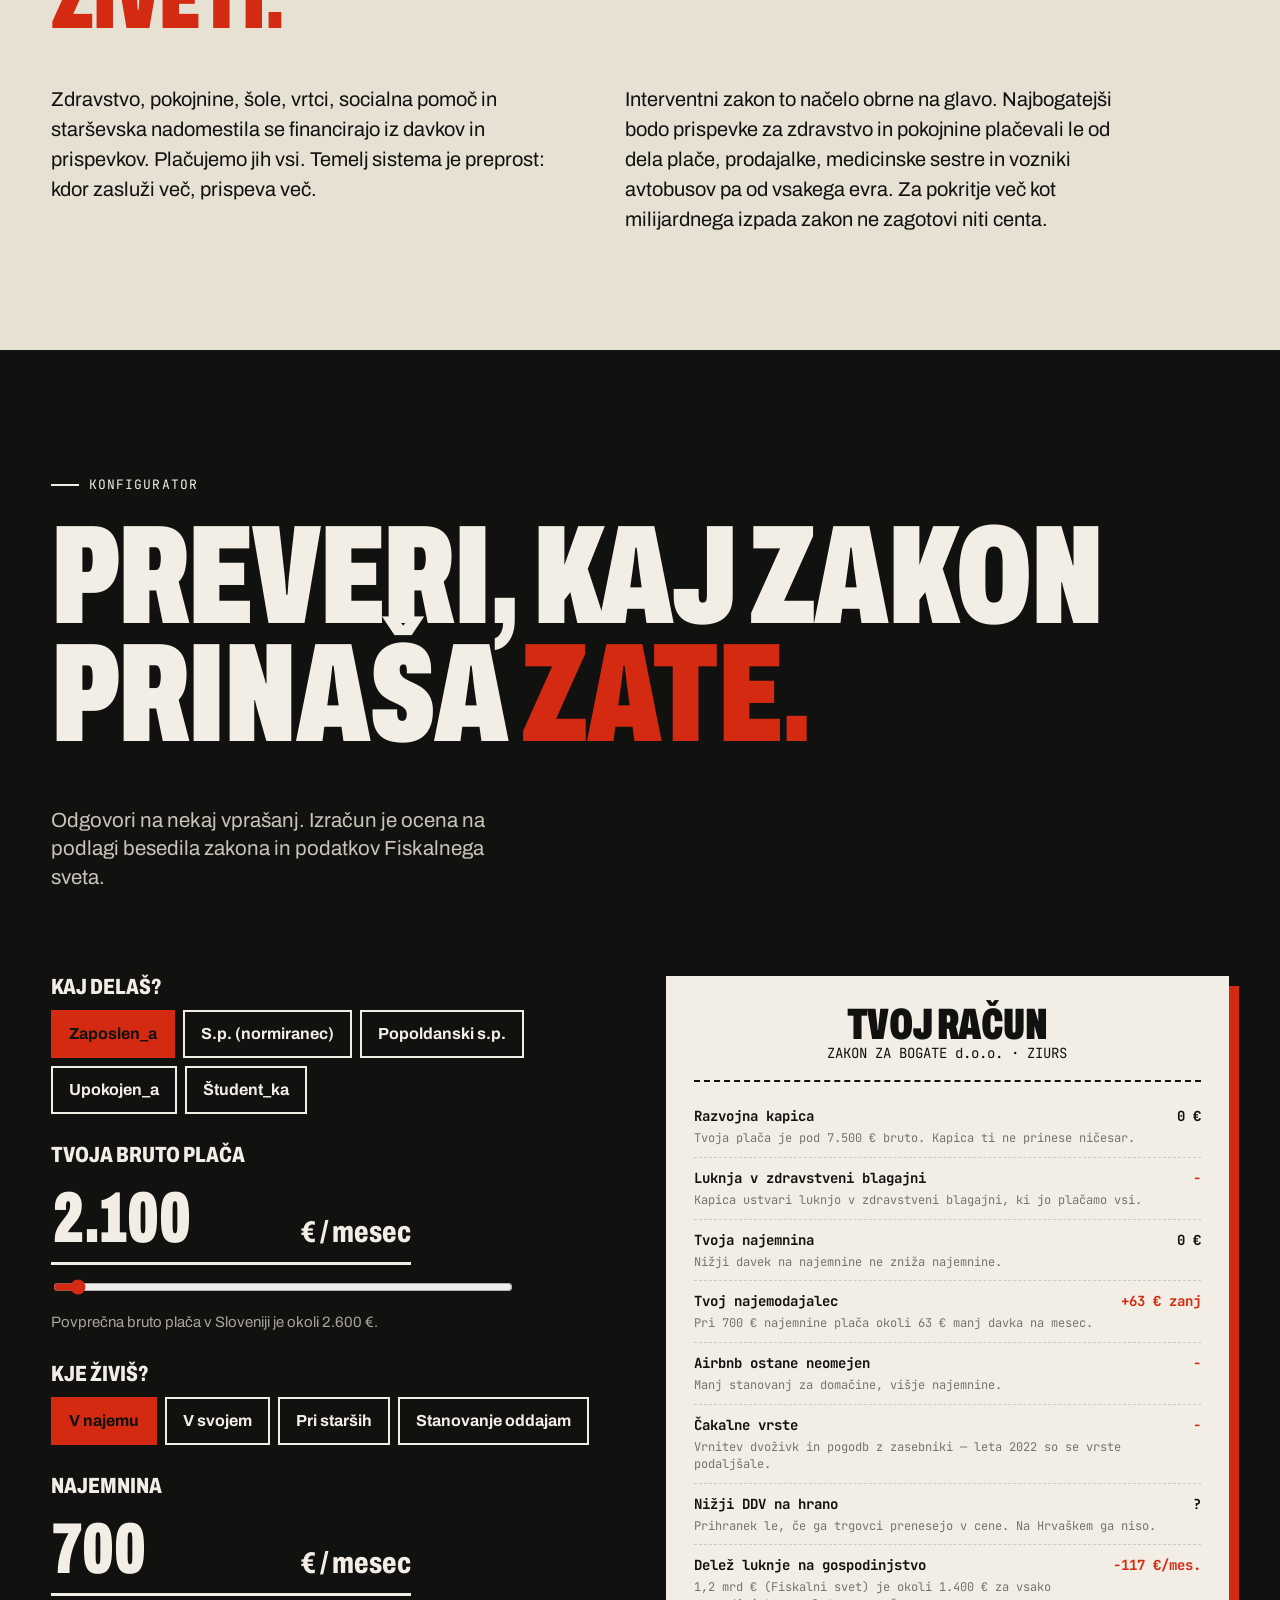
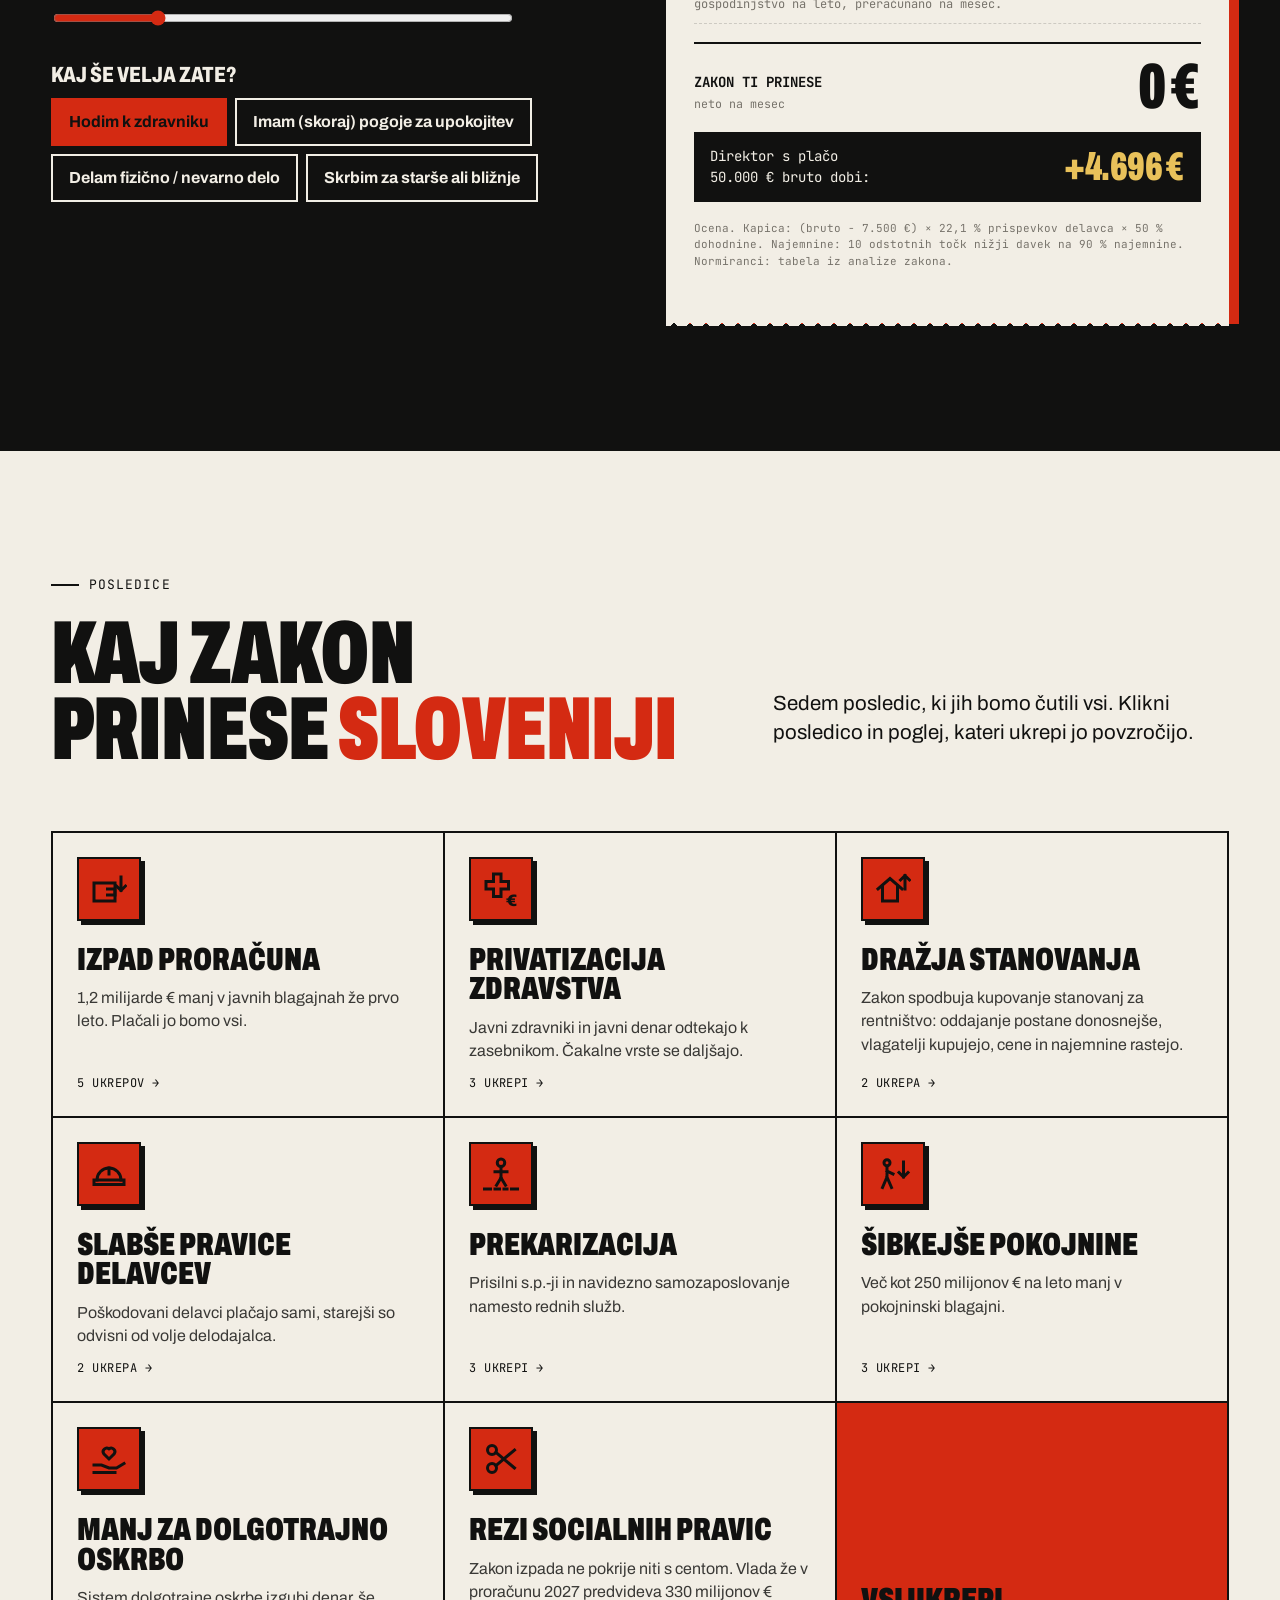
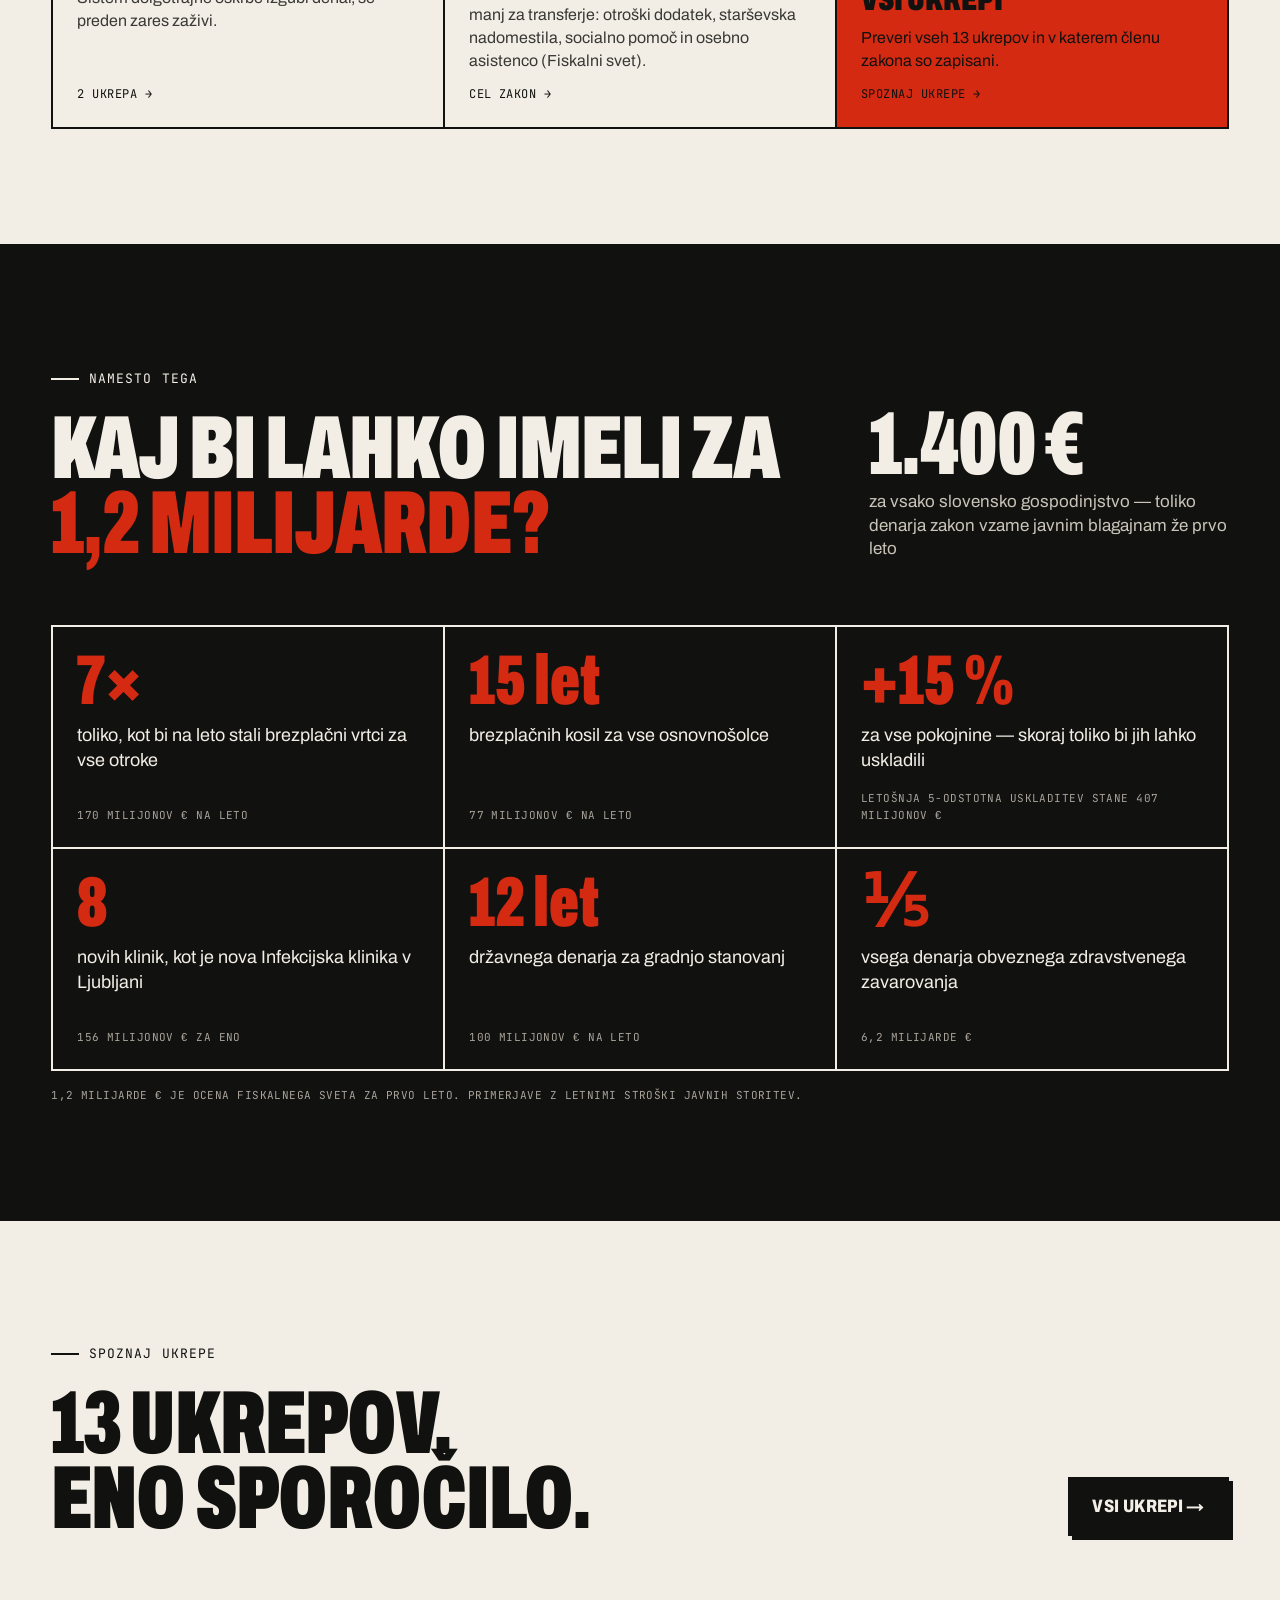
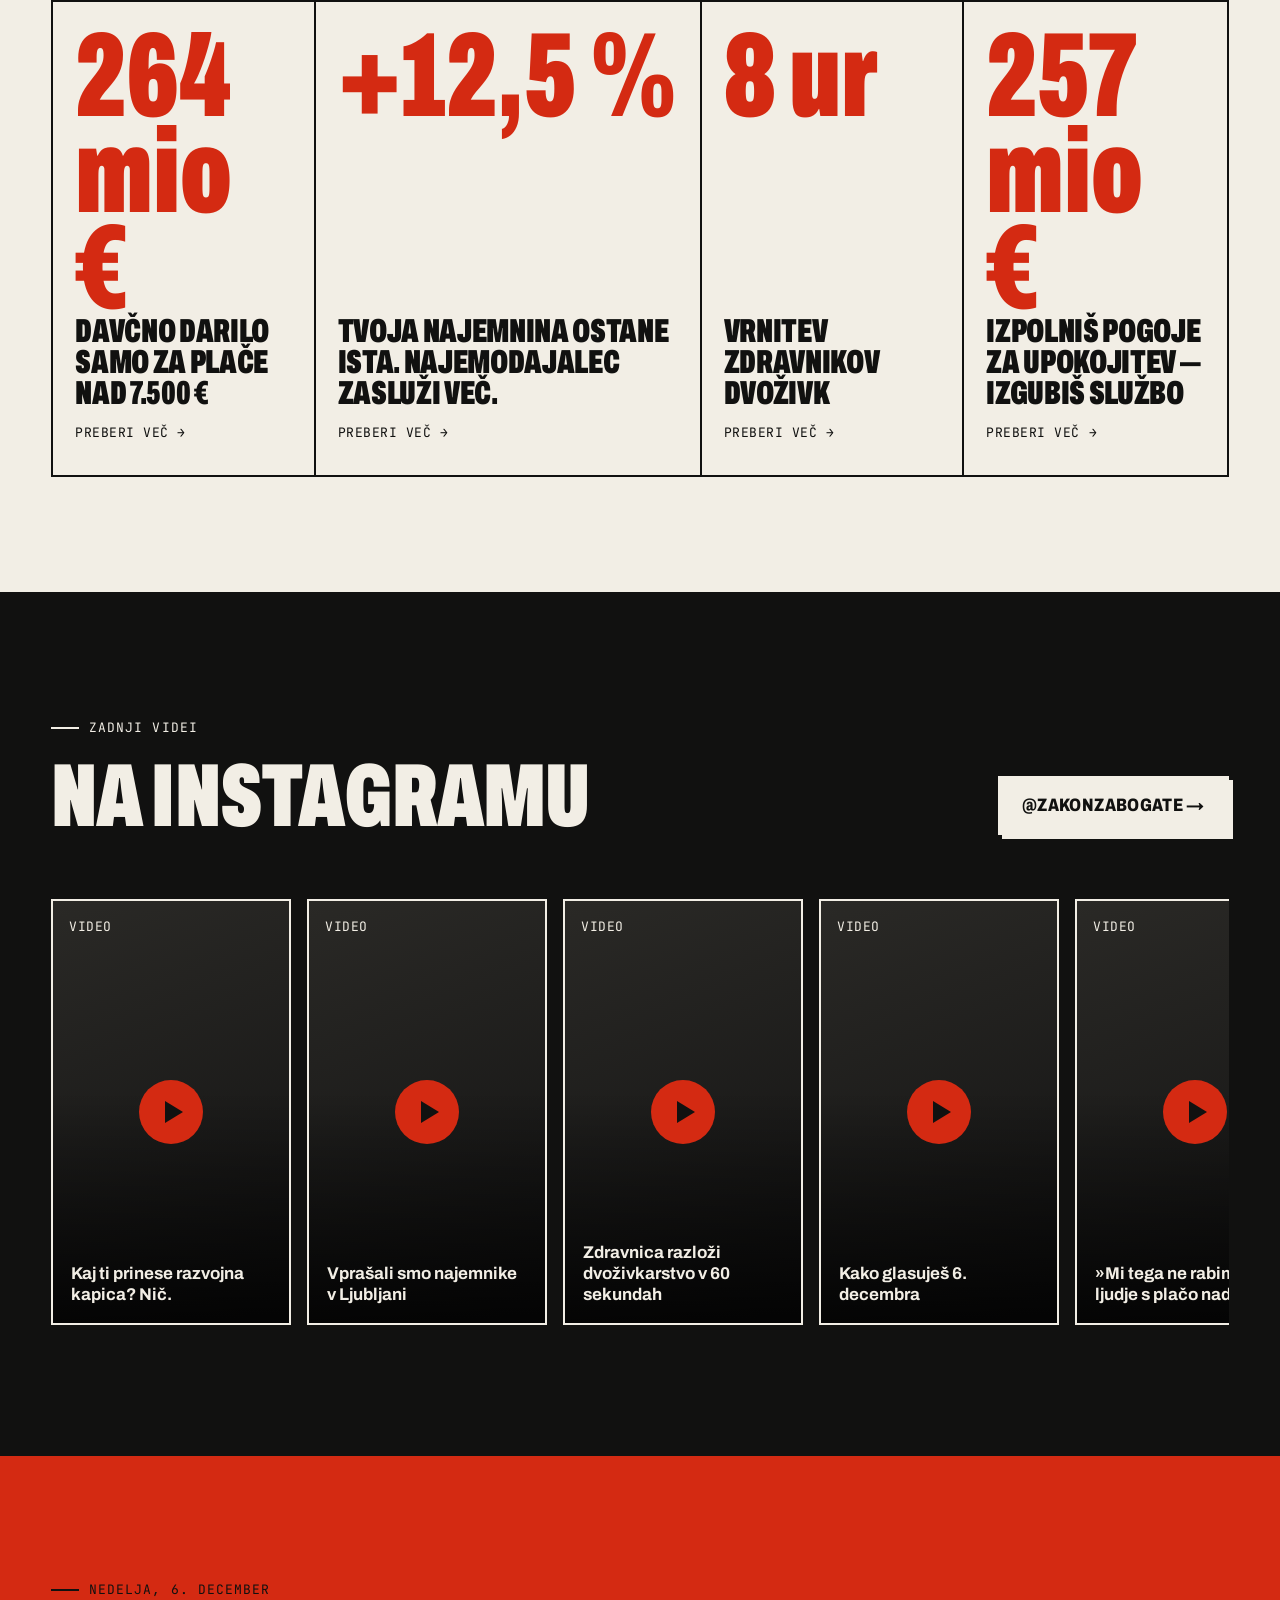
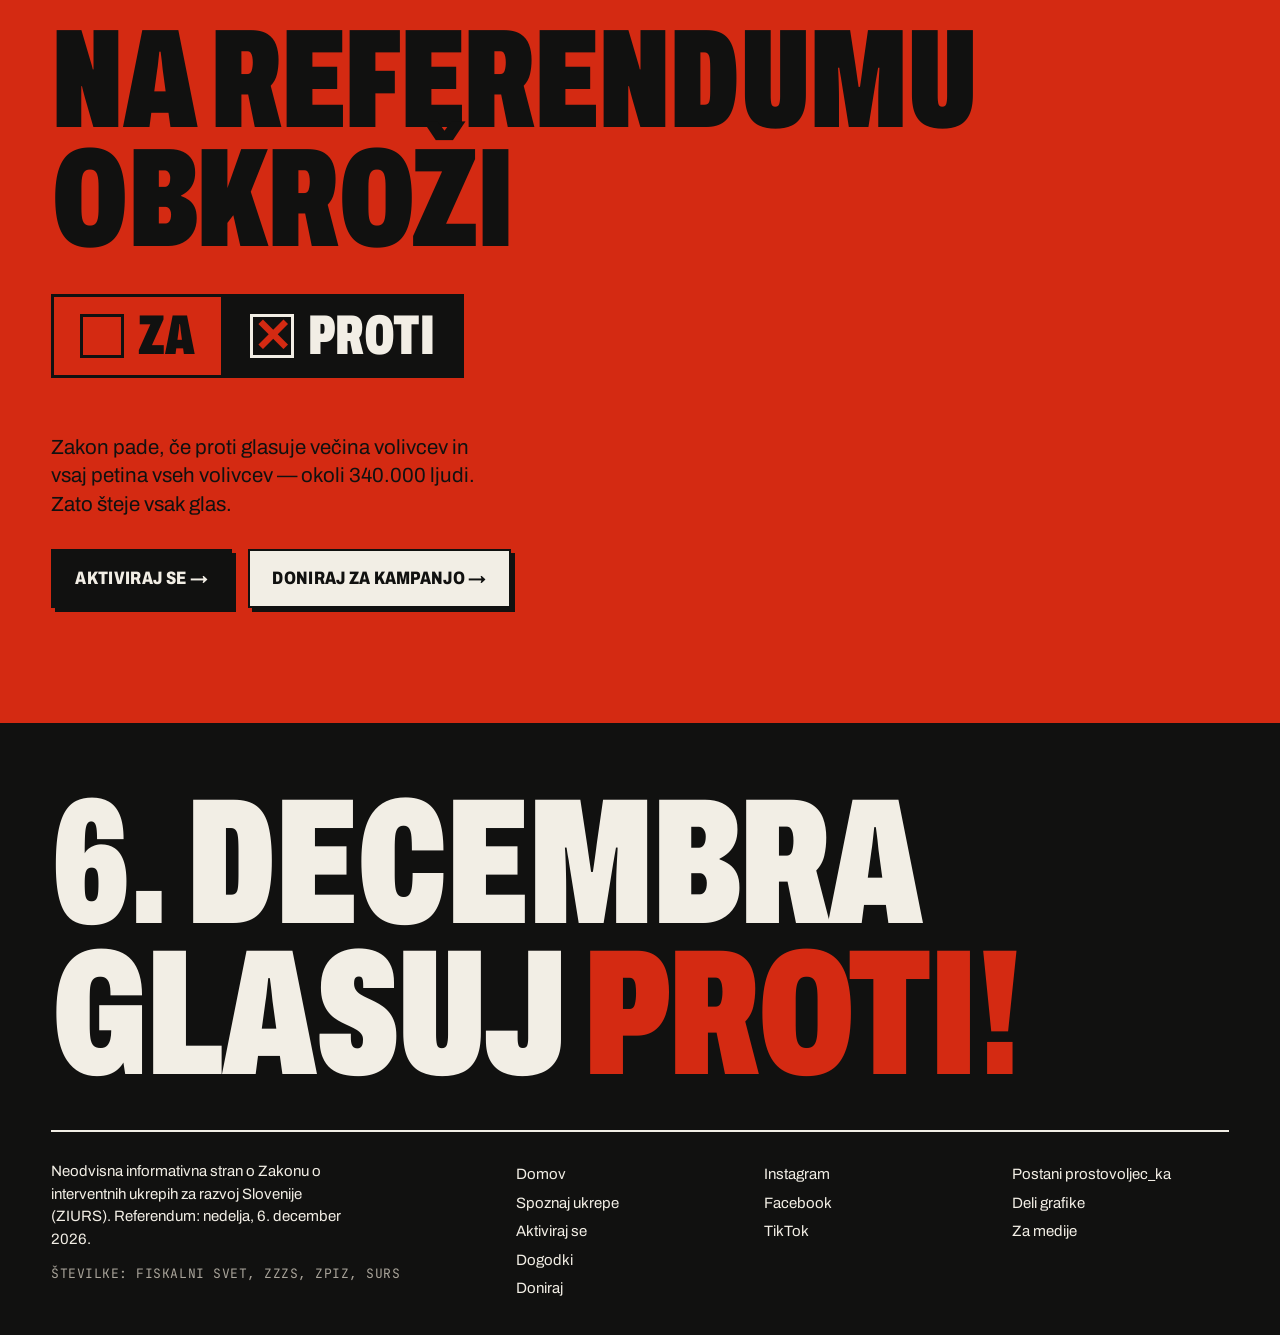
==== commit a43eb967: "Nova podstran Doniraj za kampanjo - doniraj.html: podatki za nakazilo, namen denarja, pravila donira" ====
--- a/index.html
+++ b/index.html
@@ -9,7 +9,7 @@
   <link rel="preconnect" href="https://fonts.gstatic.com" crossorigin>
   <link href="https://fonts.googleapis.com/css2?family=Archivo:wdth,wght@62..125,400..900&family=JetBrains+Mono:wght@500;700&display=swap" rel="stylesheet">
   <link rel="icon" href="assets/favicon.svg?v=875b5a7a" type="image/svg+xml">
-  <link rel="stylesheet" href="assets/styles.css?v=d4fb6936">
+  <link rel="stylesheet" href="assets/styles.css?v=e3e84895">
 </head>
 <body data-page="domov">
   <div id="header"></div>
@@ -204,13 +204,16 @@
         <div class="on"><span class="x">✕</span>Proti</div>
       </div>
       <p class="lead" style="margin-bottom:30px">Zakon pade, če proti glasuje večina volivcev in vsaj petina vseh volivcev — okoli 340.000 ljudi. Zato šteje vsak glas.</p>
-      <a class="btn" href="aktiviraj.html">Aktiviraj se →</a>
+      <div style="display:flex;gap:16px;flex-wrap:wrap">
+        <a class="btn" href="aktiviraj.html">Aktiviraj se →</a>
+        <a class="btn btn--paper" href="doniraj.html">Doniraj za kampanjo →</a>
+      </div>
     </div>
   </section>
 
   <div id="footer"></div>
-  <script src="assets/data.js?v=207eaa53"></script>
-  <script src="assets/icons.js?v=2de978be"></script>
-  <script src="assets/app.js?v=73fcb13d"></script>
+  <script src="assets/data.js?v=712eb0f6"></script>
+  <script src="assets/icons.js?v=a052a0e8"></script>
+  <script src="assets/app.js?v=3a39b0f7"></script>
 </body>
 </html>
--- a/assets/styles.css
+++ b/assets/styles.css
@@ -755,3 +755,90 @@
   .ngrid, .pgrid { grid-template-columns: 1fr; }
   .ncard { min-height: 0; padding: 16px; }
 }
+
+/* ============================================================
+   STRAN: DONIRAJ
+   ============================================================ */
+.paybox {
+  border: 2px solid var(--ink); background: var(--paper); padding: 24px;
+  box-shadow: 8px 8px 0 var(--red); min-width: 0;
+}
+.paybox .eyebrow { margin-bottom: 16px; }
+.pay__notice { margin: 0 0 16px; font-size: 16px; line-height: 1.4; }
+.pay__list { margin: 0; }
+.pay__row { display: grid; grid-template-columns: 112px 1fr; gap: 12px; align-items: baseline; padding: 8px 0; border-bottom: 1px dashed var(--line); }
+.pay__row:last-child { border-bottom: 0; }
+.pay__row dt { font-size: 11px; color: var(--muted); }
+.pay__row dd { margin: 0; min-width: 0; overflow-wrap: anywhere; font-weight: 600; }
+.pay__iban { font-family: var(--mono); font-size: 18px; letter-spacing: .04em; }
+.pay__todo {
+  display: inline-block; padding: 2px 8px; background: var(--gold); border: 1px dashed var(--ink);
+  font-family: var(--mono); font-size: 12px; font-weight: 700; line-height: 1.5; color: var(--ink);
+}
+.pay__actions { display: flex; flex-wrap: wrap; align-items: center; gap: 16px; margin-top: 24px; }
+.pay__actions .btn svg { width: 20px; height: 20px; }
+.pay__qr { width: 160px; height: 160px; border: 2px solid var(--ink); background: #fff; }
+.pay__qrnote { font-size: 11px; color: var(--muted); max-width: 24ch; line-height: 1.4; }
+
+/* za kaj gre denar */
+.dgrid { display: grid; grid-template-columns: repeat(4, 1fr); gap: 2px; background: var(--ink); border: 2px solid var(--ink); }
+.dcard { background: var(--paper); padding: 24px; display: flex; flex-direction: column; gap: 12px; align-items: flex-start; }
+.dcard .pcard__d { flex: 1; }
+.dcard__pr { font-size: 12px; }
+
+/* pravila */
+.rules { display: grid; gap: 32px; }
+.rules__who { display: grid; grid-template-columns: 1fr 1fr; gap: 2px; background: var(--ink); border: 2px solid var(--ink); }
+.rules__list { list-style: none; margin: 0; padding: 0; display: grid; gap: 12px; }
+.rules__list li { display: grid; grid-template-columns: 32px 1fr; gap: 12px; align-items: start; font-size: 19px; line-height: 1.35; font-weight: 600; }
+.rules__list li::before {
+  width: 32px; height: 32px; display: grid; place-items: center; border: 2px solid var(--ink);
+  font-weight: 900; font-size: 18px; line-height: 1;
+}
+.rules__list--da li::before { content: "✓"; background: var(--ink); color: var(--paper); }
+.rules__list--ne li::before { content: "✕"; background: var(--red); color: var(--ink); }
+.rules__nums { display: grid; grid-template-columns: repeat(3, 1fr); border-top: 2px solid var(--ink); }
+.rules__num { display: flex; flex-direction: column; gap: 12px; padding: 24px 24px 0 0; font-size: 16px; line-height: 1.4; }
+.rules__num + .rules__num { padding-left: 24px; border-left: 2px solid var(--ink); }
+.rules__num .d { font-size: clamp(48px, 5vw, 88px); white-space: nowrap; }
+.rules__pts { list-style: none; margin: 0; padding: 0; display: grid; grid-template-columns: 1fr 1fr; gap: 16px 48px; max-width: 1100px; }
+.rules__pts li { padding-left: 24px; position: relative; font-size: 17px; line-height: 1.5; }
+.rules__pts li::before { content: "→"; position: absolute; left: 0; color: var(--red); font-weight: 900; }
+.rules__vir { margin: 0; font-size: 11px; color: var(--muted); }
+
+/* druge oblike pomoči */
+.hgrid { display: grid; grid-template-columns: repeat(3, 1fr); gap: 2px; background: var(--paper); border: 2px solid var(--paper); }
+.hcard {
+  background: var(--ink); color: var(--paper); text-decoration: none; padding: 24px;
+  display: flex; flex-direction: column; gap: 12px; min-height: 280px; transition: background .15s, color .15s;
+}
+.hcard__ic { width: 64px; height: 64px; display: grid; place-items: center; margin-bottom: 12px; background: var(--red); color: var(--ink); border: 2px solid var(--paper); }
+.hcard__ic svg { width: 36px; height: 36px; }
+.hcard__d { color: #C9C4B8; font-size: 16px; line-height: 1.45; flex: 1; }
+.hcard:hover { background: var(--paper); color: var(--ink); }
+.hcard:hover .hcard__d { color: var(--ink-2); }
+.hcard:hover .hcard__ic { border-color: var(--ink); }
+
+@media (max-width: 1100px) { .dgrid { grid-template-columns: repeat(2, 1fr); } }
+@media (max-width: 900px) {
+  .rules__who, .rules__pts, .hgrid { grid-template-columns: 1fr; }
+  .rules__nums { grid-template-columns: 1fr; }
+  .rules__num, .rules__num + .rules__num { padding: 24px 0; border-left: 0; border-bottom: 2px solid var(--ink); }
+  .hcard { min-height: 0; }
+}
+@media (max-width: 560px) {
+  .dgrid { grid-template-columns: 1fr; }
+  .dcard, .hcard, .paybox { padding: 16px; }
+  .pay__row { grid-template-columns: 1fr; gap: 4px; }
+  .rules__list li { font-size: 17px; }
+}
+
+/* glava s petimi povezavami: brez prelamljanja na srednjih širinah */
+.nav a, .header__cta .btn { white-space: nowrap; }
+@media (min-width: 901px) and (max-width: 1180px) {
+  .header .wrap { gap: 16px; }
+  .nav { gap: 0; }
+  .nav a { padding: 8px 8px; font-size: 14px; }
+  .logo { font-size: 26px; }
+  .header__cta .btn { padding: 8px 12px; font-size: 14px; }
+}
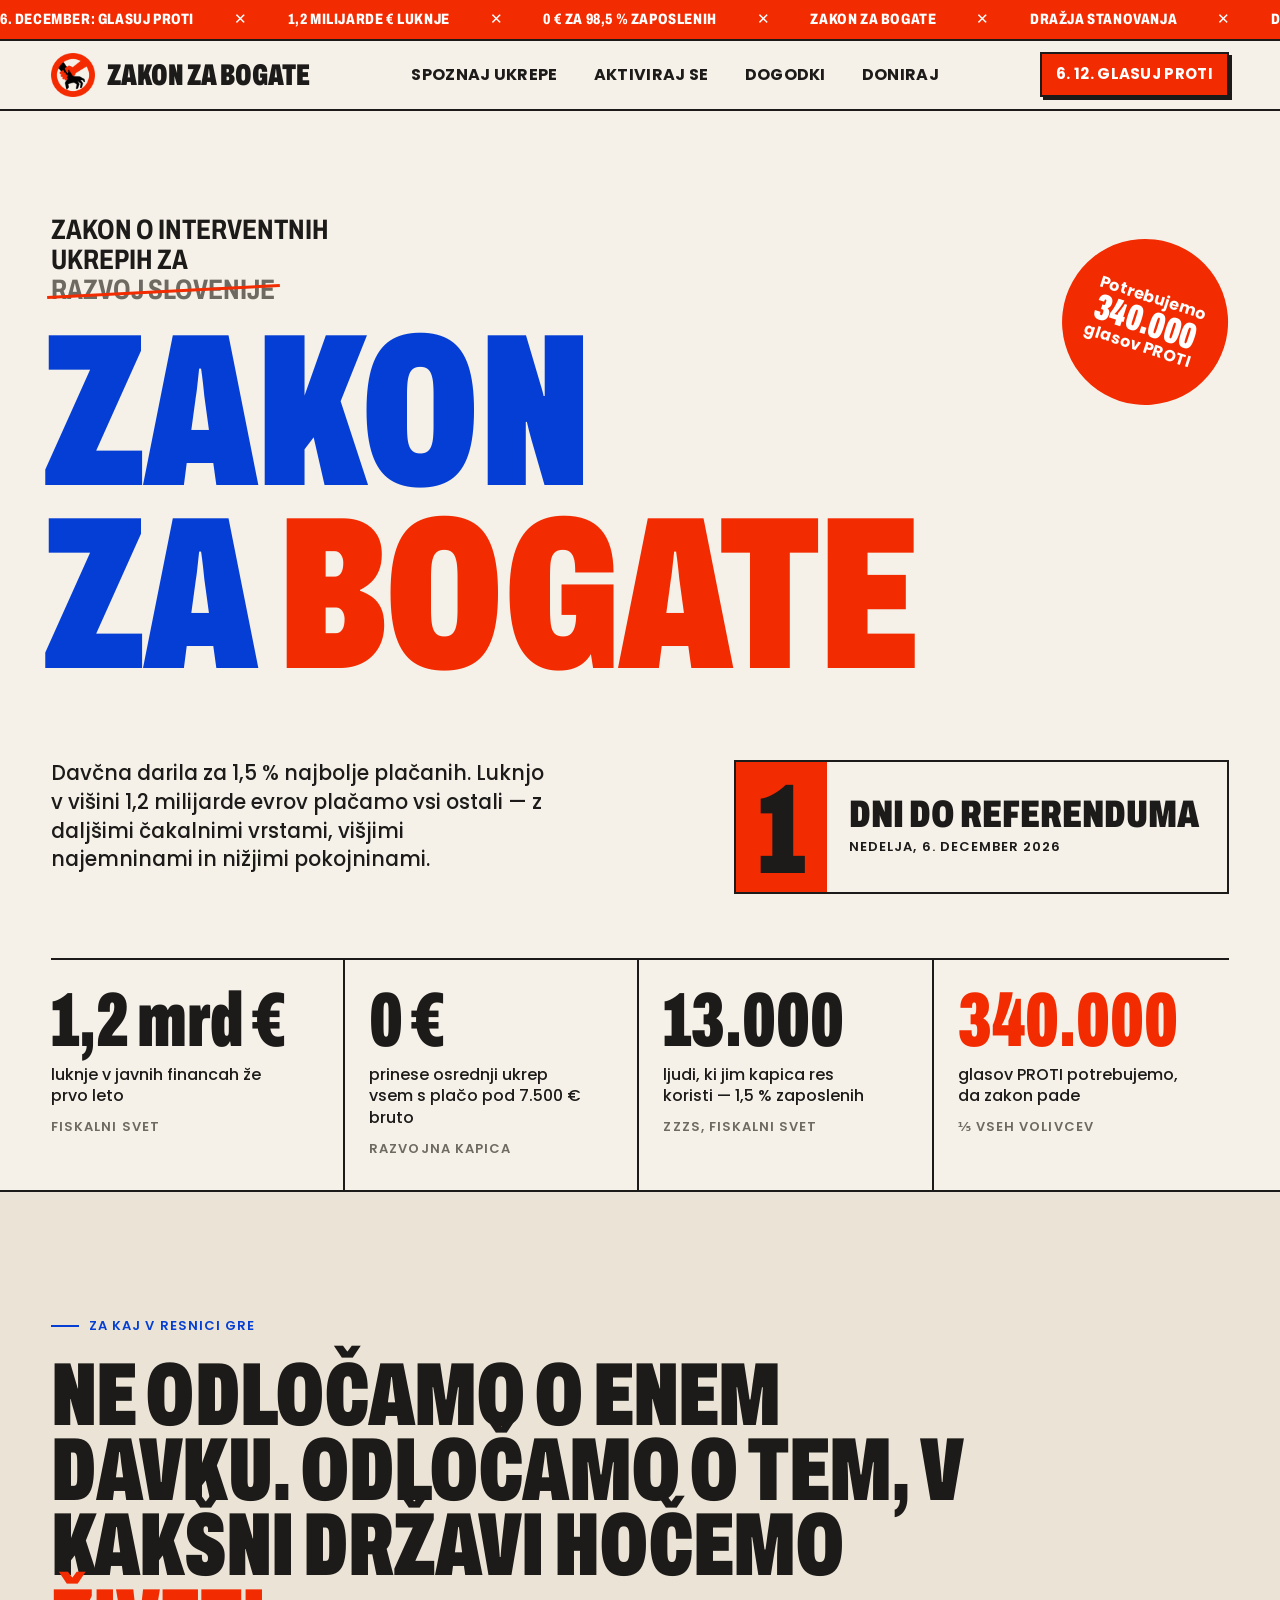
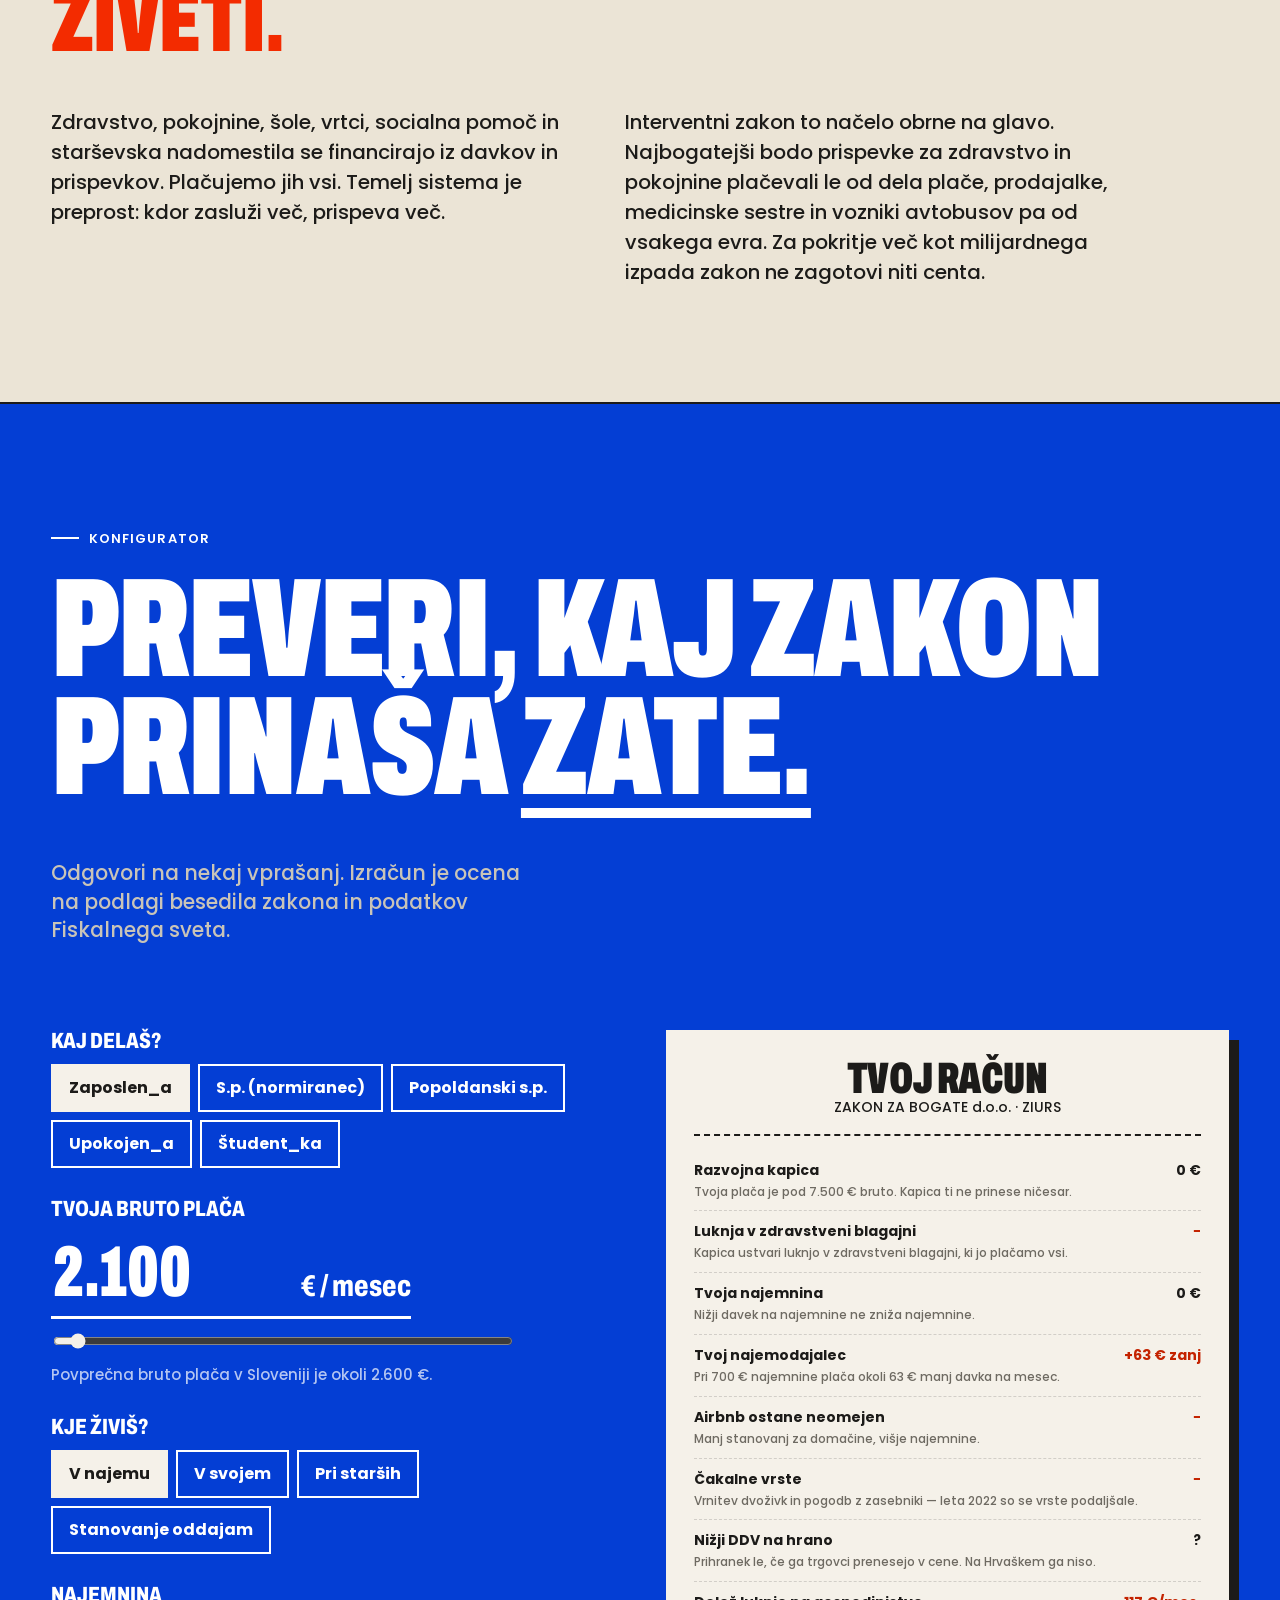
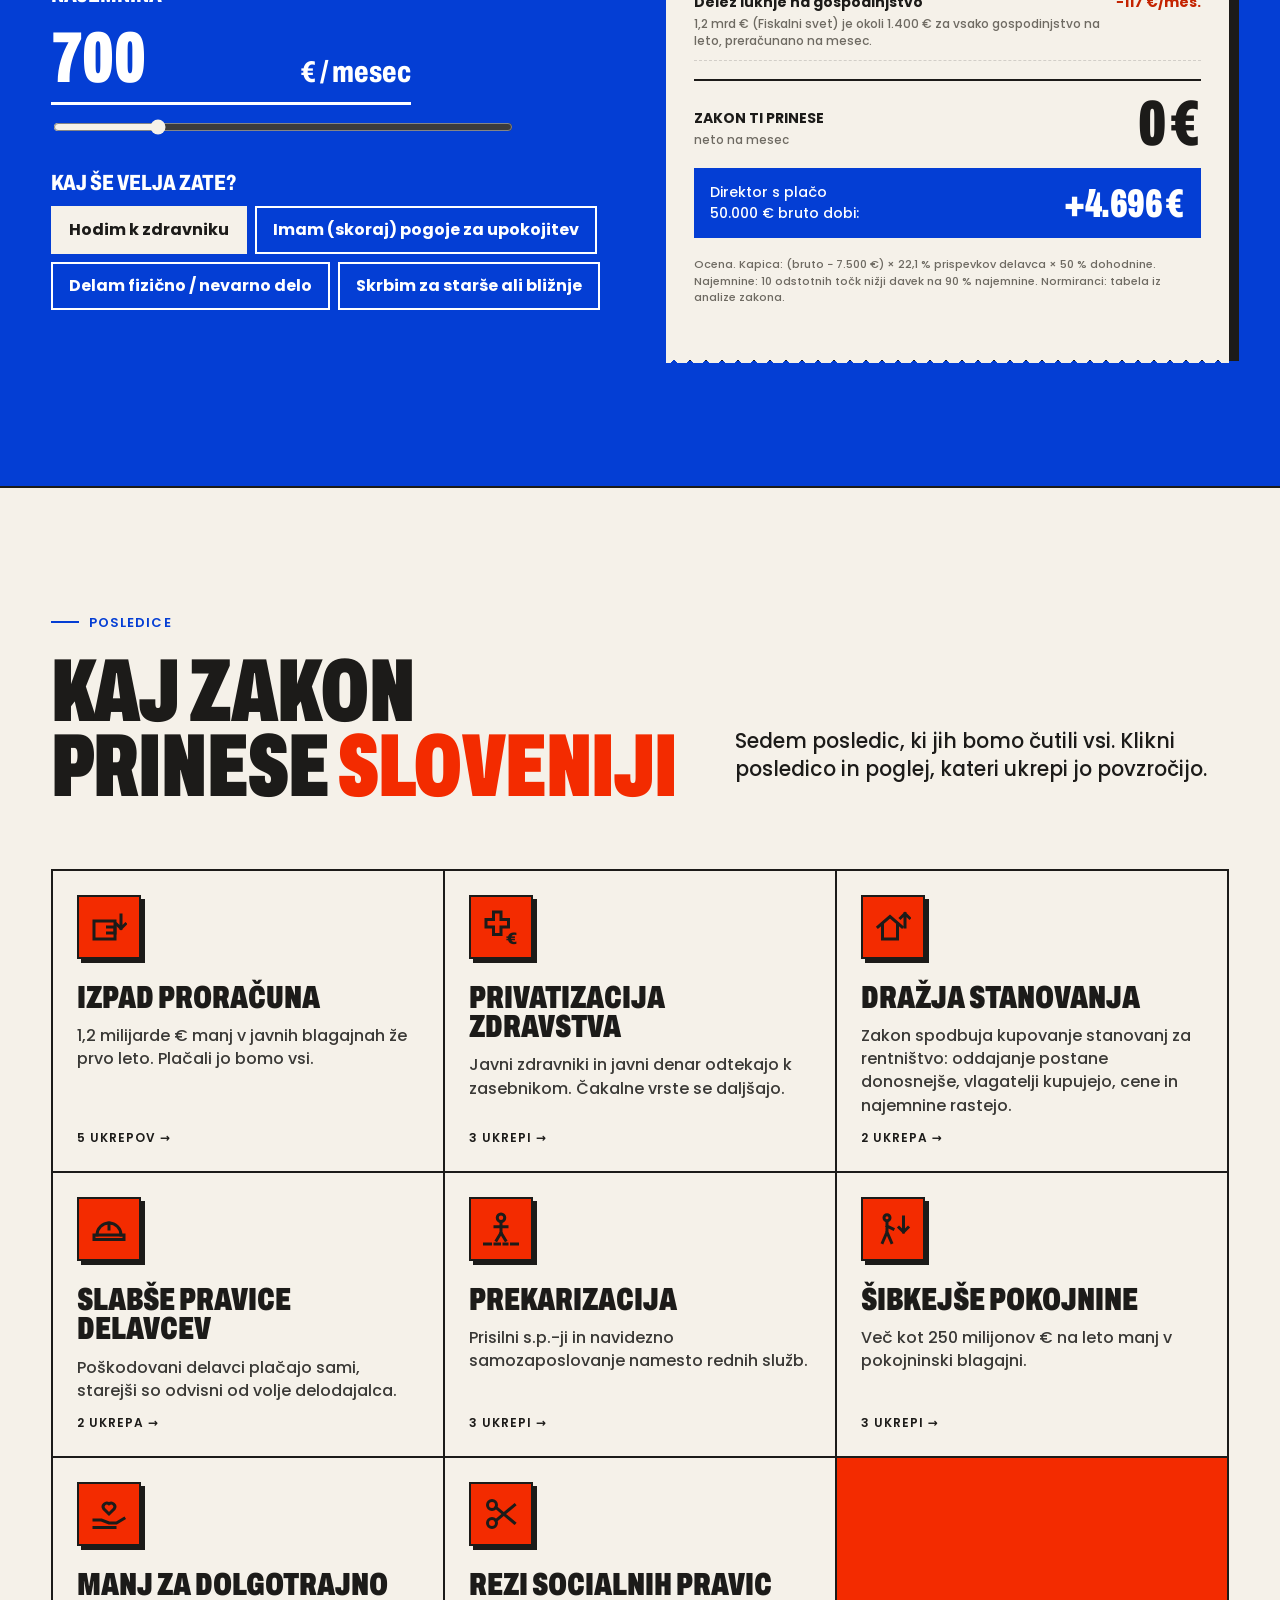
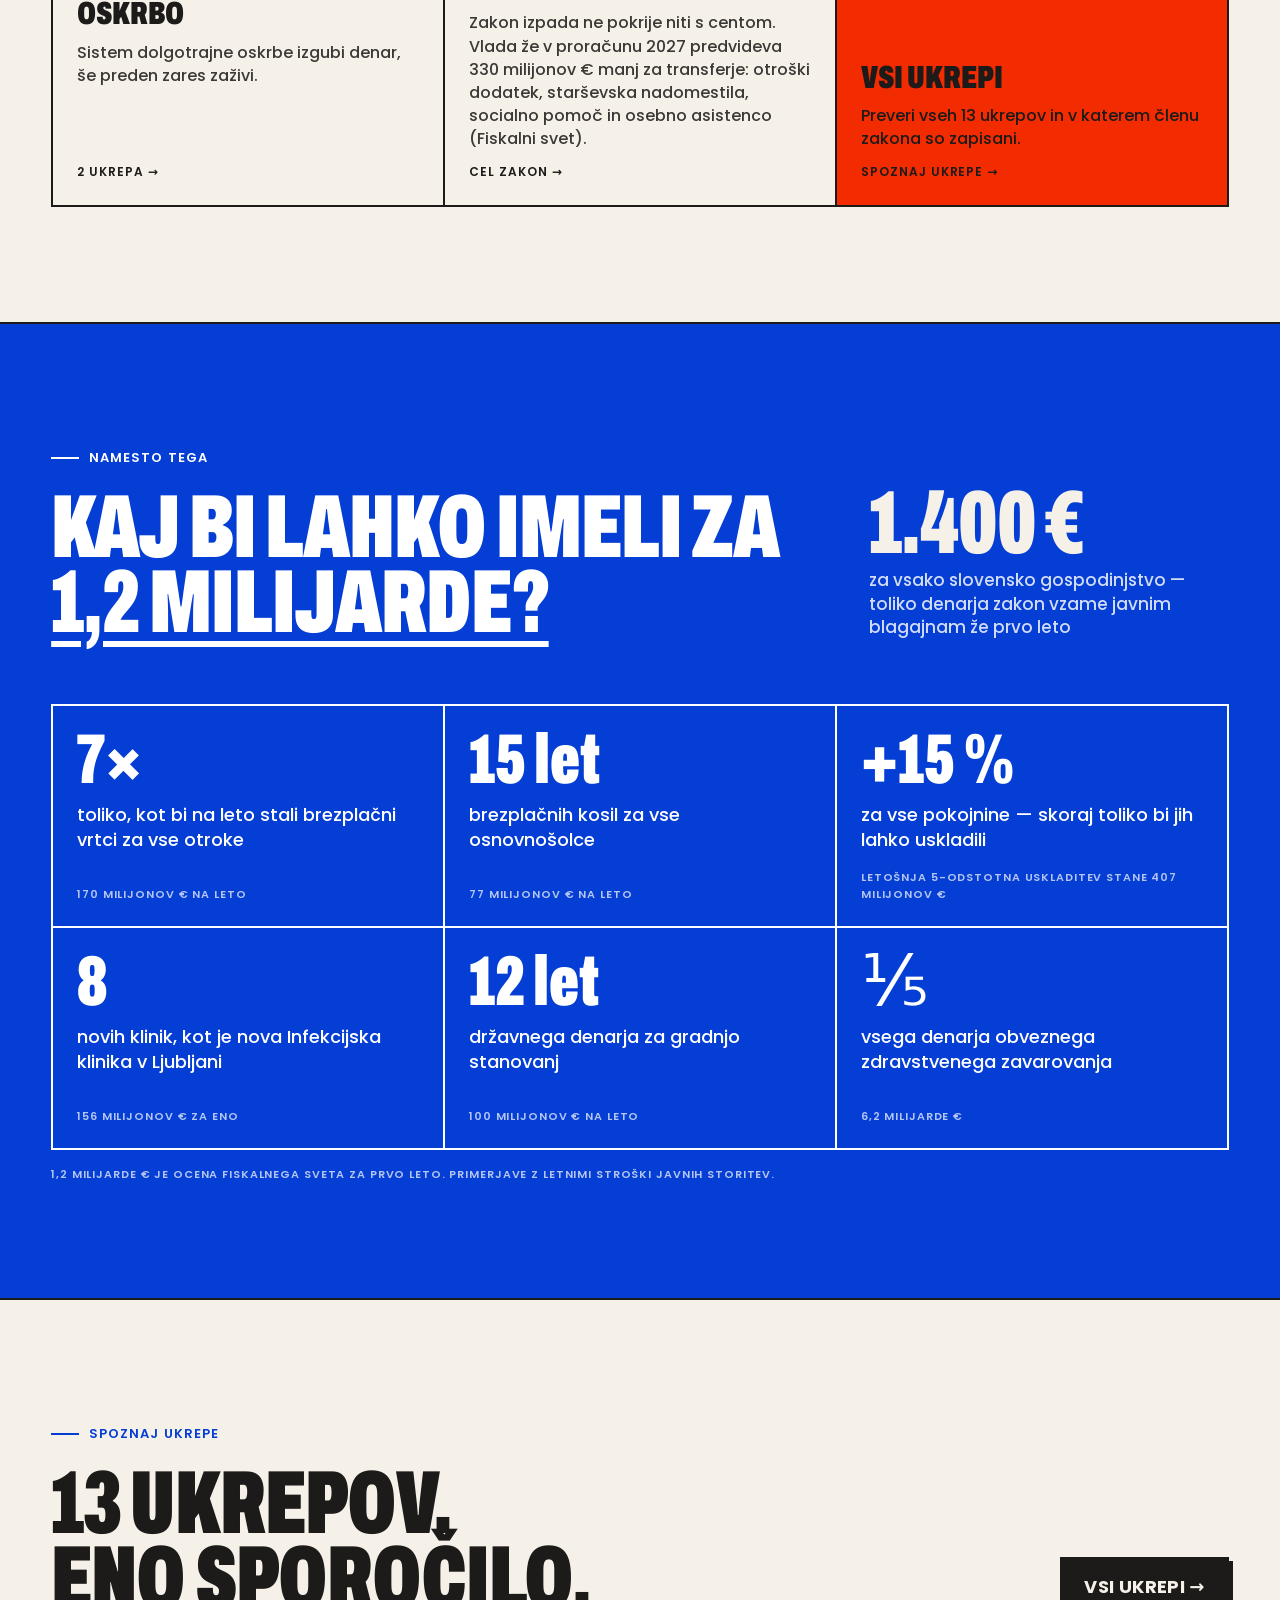
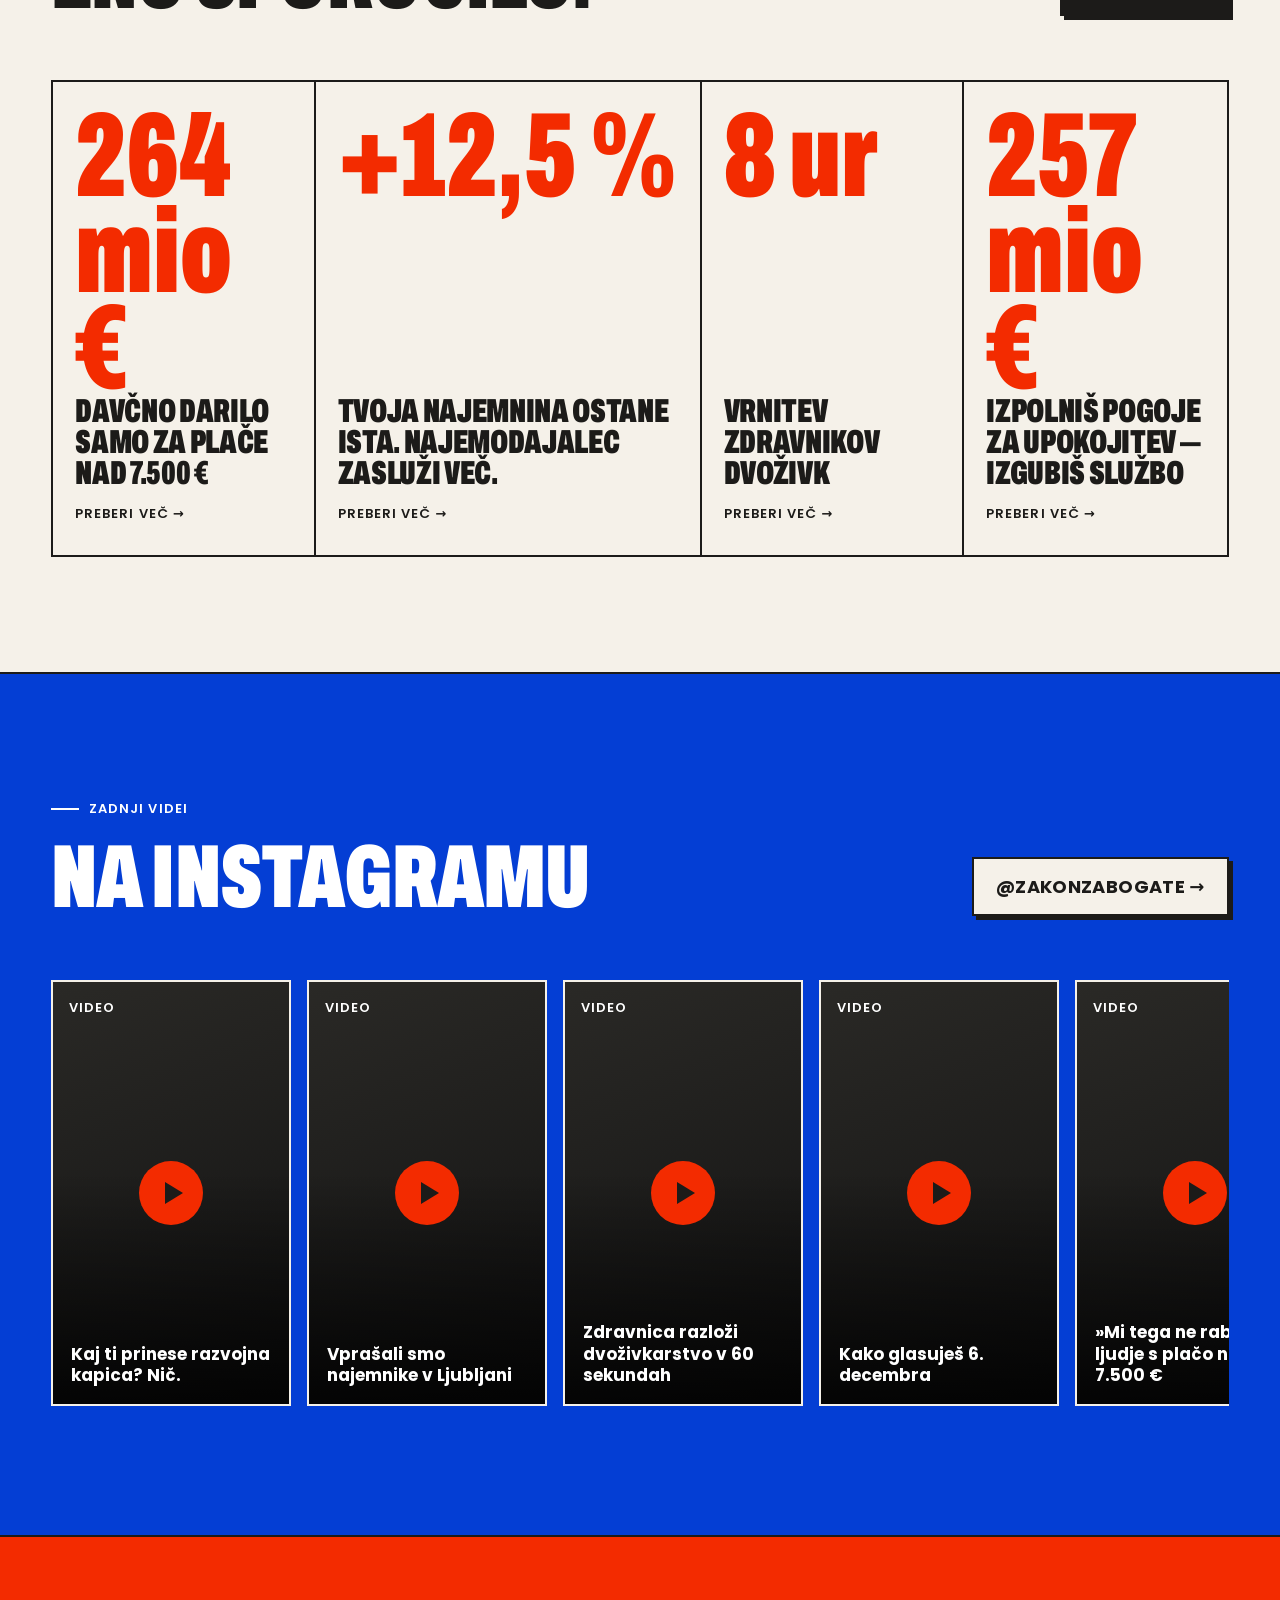
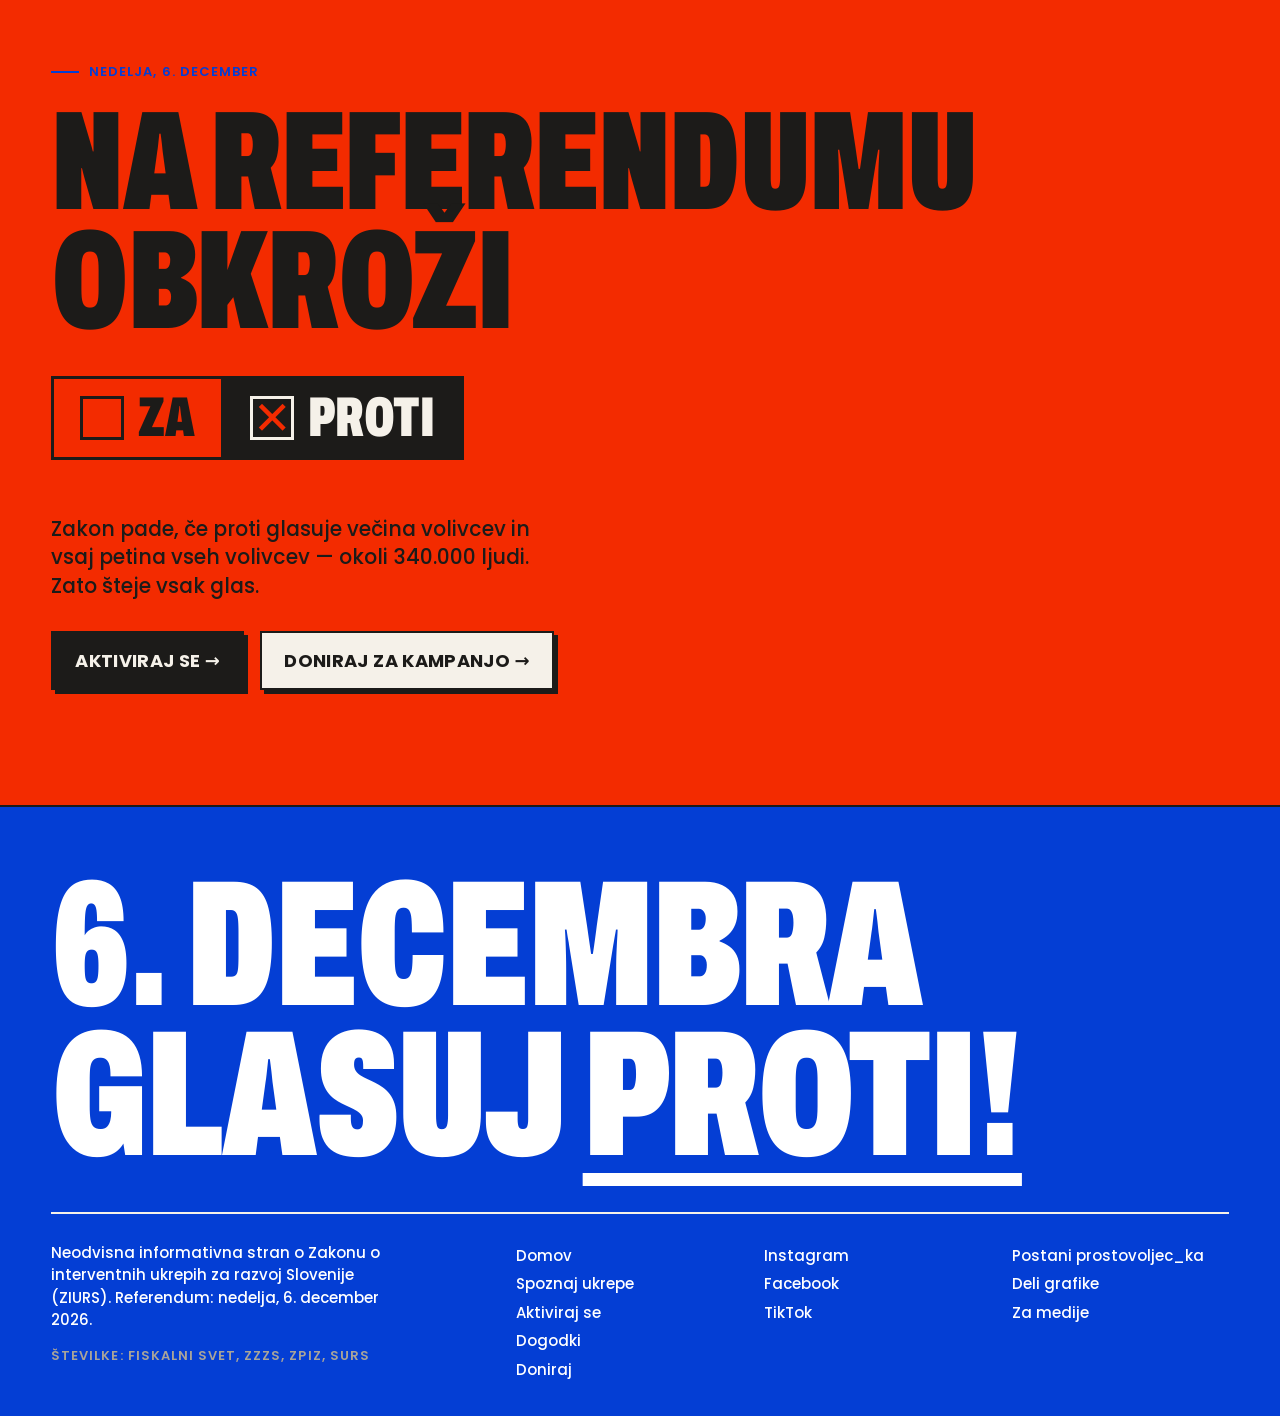
==== commit 3faaeef7: "Nova podoba po letaku: rdeča in modra, nov logotip - Barve: rdeča #F32B00 (+ #C42300 za drobno besed" ====
--- a/index.html
+++ b/index.html
@@ -7,9 +7,10 @@
   <meta name="description" content="Kaj zakon o interventnih ukrepih za razvoj Slovenije prinaša tebi? Preveri v 30 sekundah.">
   <link rel="preconnect" href="https://fonts.googleapis.com">
   <link rel="preconnect" href="https://fonts.gstatic.com" crossorigin>
-  <link href="https://fonts.googleapis.com/css2?family=Archivo:wdth,wght@62..125,400..900&family=JetBrains+Mono:wght@500;700&display=swap" rel="stylesheet">
-  <link rel="icon" href="assets/favicon.svg?v=875b5a7a" type="image/svg+xml">
-  <link rel="stylesheet" href="assets/styles.css?v=e3e84895">
+  <link href="https://fonts.googleapis.com/css2?family=Archivo:wdth,wght@62..125,400..900&family=Poppins:wght@400;500;600;700&display=swap" rel="stylesheet">
+  <link rel="icon" href="assets/favicon.png?v=599bdd5d" type="image/png">
+  <link rel="apple-touch-icon" href="assets/apple-touch-icon.png?v=d7347075">
+  <link rel="stylesheet" href="assets/styles.css?v=e44d0725">
 </head>
 <body data-page="domov">
   <div id="header"></div>
@@ -17,6 +18,7 @@
   <!-- HERO -->
   <section class="hero">
     <div class="wrap">
+      <div class="sticker" aria-hidden="true"><span>Potrebujemo<b>340.000</b>glasov PROTI</span></div>
       <p class="hero__official">Zakon o interventnih ukrepih za <span class="strike">razvoj Slovenije</span></p>
       <h1 class="d d-xxl hero__title">
         <span class="line">Zakon</span>
@@ -214,6 +216,6 @@
   <div id="footer"></div>
   <script src="assets/data.js?v=712eb0f6"></script>
   <script src="assets/icons.js?v=a052a0e8"></script>
-  <script src="assets/app.js?v=3a39b0f7"></script>
+  <script src="assets/app.js?v=f8f51b48"></script>
 </body>
 </html>
--- a/assets/styles.css
+++ b/assets/styles.css
@@ -3,18 +3,24 @@
    ============================================================ */
 
 :root {
-  --paper: #F2EEE5;
-  --paper-2: #E7E1D4;
-  --ink: #111110;
+  /* podoba 2 (design.md): rdeča ustavlja, modra obvešča */
+  --paper: #F5F1E9;
+  --paper-2: #EBE4D6;
+  --ink: #1C1B19;
   --ink-2: #3A3936;
-  --muted: #77736B;
-  --red: #D42A12;
-  --gold: #E8C15A;
-  --line: rgba(17, 17, 16, .16);
-
-  --display: "Archivo", "Arial Narrow", sans-serif;
-  --body: "Archivo", system-ui, sans-serif;
-  --mono: "JetBrains Mono", ui-monospace, monospace;
+  --muted: #6E6A62;
+  --red: #F32B00;      /* naslovi, ploskve, gumbi */
+  --red-ink: #C42300;  /* drobno rdeče besedilo (kontrast 5,2 : 1) */
+  --blue: #043ED4;     /* informacija, modre sekcije */
+  --white: #FFFFFF;
+  --gold: #F2C14E;     /* le ocena »zapleteno« */
+  --line: rgba(28, 27, 25, .16);
+  --on-blue-2: rgba(255, 255, 255, .82);
+  --on-blue-3: rgba(255, 255, 255, .7);
+
+  --display: "Archivo", "Arial Narrow", sans-serif;  /* naslovi: širina 62 %, teža 900 */
+  --body: "Poppins", system-ui, sans-serif;
+  --mono: "Poppins", system-ui, sans-serif;  /* oznake: Poppins 600, velike črke */
 
   --gutter: clamp(16px, 4vw, 56px);
   --max: 1440px;
@@ -22,7 +28,7 @@
 }
 
 * { box-sizing: border-box; }
-html { scroll-behavior: smooth; }
+html { scroll-behavior: smooth; font-synthesis: none; }
 body {
   margin: 0;
   background: var(--paper);
@@ -222,7 +228,7 @@
 .money em { font-style: normal; font-family: var(--display); font-weight: 800; font-size: 30px; font-stretch: 75%; white-space: nowrap; }
 input[type="range"] { width: 100%; max-width: 460px; accent-color: var(--red); margin-top: 14px; }
 .hint { color: var(--muted); font-size: 15px; margin-top: 8px; }
-.section--ink .hint { color: #A9A49A; }
+.section--ink .hint { color: var(--on-blue-3); }
 .hidden { display: none !important; }
 
 /* račun */
@@ -678,7 +684,7 @@
 .pcard__d { font-size: 16px; line-height: 1.45; color: var(--ink-2); }
 .pcard__n { margin-top: auto; font-size: 12px; }
 .pcard:hover { background: var(--ink); color: var(--paper); }
-.pcard:hover .pcard__d { color: #C9C4B8; }
+.pcard:hover .pcard__d { color: var(--on-blue-2); }
 .pcard:hover .pcard__ic { box-shadow: 4px 4px 0 var(--paper); border-color: var(--paper); }
 .pcard--all { background: var(--red); justify-content: flex-end; }
 .pcard--all .pcard__d { color: var(--ink); }
@@ -721,18 +727,18 @@
 .zakaj__cols p { margin: 0; font-size: 20px; line-height: 1.5; }
 
 /* ---------- vstopna stran: namesto tega ---------- */
-.namesto__gosp { display: flex; flex-direction: column; gap: 8px; max-width: 360px; margin: 0; color: #C9C4B8; font-size: 17px; line-height: 1.4; }
+.namesto__gosp { display: flex; flex-direction: column; gap: 8px; max-width: 360px; margin: 0; color: var(--on-blue-2); font-size: 17px; line-height: 1.4; }
 .namesto__gosp .d { font-size: clamp(64px, 7vw, 112px); color: var(--paper); }
 .ngrid { display: grid; grid-template-columns: repeat(3, 1fr); gap: 2px; background: var(--paper); border: 2px solid var(--paper); }
 .ncard { background: var(--ink); padding: 24px; display: flex; flex-direction: column; gap: 12px; min-height: 220px; }
 .ncard__st { font-family: var(--display); font-stretch: 62%; font-weight: 900; font-size: clamp(56px, 5.5vw, 88px); line-height: .85; color: var(--red); white-space: nowrap; }
 .ncard__t { font-size: 18px; line-height: 1.4; }
-.ncard__v { margin-top: auto; font-size: 11px; color: #A9A49A; }
-.namesto__vir { margin: 16px 0 0; font-size: 11px; color: #A9A49A; }
+.ncard__v { margin-top: auto; font-size: 11px; color: var(--on-blue-3); }
+.namesto__vir { margin: 16px 0 0; font-size: 11px; color: var(--on-blue-3); }
 
 /* ---------- podstran ukrepi: kdo plača račun ---------- */
 .racun__txt { display: grid; grid-template-columns: 1fr 1fr; gap: 48px; margin-top: 48px; max-width: 1100px; }
-.racun__txt p { margin: 0; font-size: 18px; line-height: 1.5; color: #C9C4B8; }
+.racun__txt p { margin: 0; font-size: 18px; line-height: 1.5; color: var(--on-blue-2); }
 
 /* ---------- več citatov zagovornikov ---------- */
 .quote { margin: 0; }
@@ -814,7 +820,7 @@
 }
 .hcard__ic { width: 64px; height: 64px; display: grid; place-items: center; margin-bottom: 12px; background: var(--red); color: var(--ink); border: 2px solid var(--paper); }
 .hcard__ic svg { width: 36px; height: 36px; }
-.hcard__d { color: #C9C4B8; font-size: 16px; line-height: 1.45; flex: 1; }
+.hcard__d { color: var(--on-blue-2); font-size: 16px; line-height: 1.45; flex: 1; }
 .hcard:hover { background: var(--paper); color: var(--ink); }
 .hcard:hover .hcard__d { color: var(--ink-2); }
 .hcard:hover .hcard__ic { border-color: var(--ink); }
@@ -842,3 +848,90 @@
   .logo { font-size: 26px; }
   .header__cta .btn { padding: 8px 12px; font-size: 14px; }
 }
+
+
+/* ============================================================
+   PODOBA 2 — nova art direkcija (glej design.md)
+   Črni okvirji in odmaknjene sence ostanejo.
+   ============================================================ */
+
+/* naslovi: Archivo (širina in teža iz osnovnih pravil); besedilo: Poppins */
+.btn { font-family: var(--body); font-weight: 700; text-transform: uppercase; letter-spacing: .02em; }
+.mono, .eyebrow, .tag, .mx__h, .filters__reset, .clen__go { font-weight: 600; letter-spacing: .08em; }
+.eyebrow { color: var(--blue); }
+body { font-weight: 500; }
+b, strong { font-weight: 700; }
+
+/* drobno rdeče besedilo -> temnejša rdeča */
+.filters__reset, .clen:hover b, .amt-minus { color: var(--red-ink); }
+
+/* trak in rdeči gumb: belo na rdeči */
+.ticker { color: var(--white); }
+.btn--red { --fg: var(--white); }
+
+/* logotip v glavi */
+.logo__mark { width: 44px; height: 44px; background: none; }
+.logo__mark img { width: 44px; height: 44px; display: block; }
+.logo { gap: 12px; }
+
+/* vstopni naslov: modro + rdeče kot na letaku */
+.hero__title { color: var(--blue); }
+
+/* nalepka (iz letaka) */
+.hero .wrap { position: relative; }
+.sticker {
+  position: absolute; top: clamp(8px, 2vw, 24px); right: var(--gutter);
+  width: clamp(120px, 13vw, 190px); aspect-ratio: 1; border-radius: 50%;
+  background: var(--red); color: var(--white); transform: rotate(18deg);
+  display: grid; place-items: center; text-align: center;
+  font-family: var(--body); font-weight: 700; line-height: 1.05;
+  font-size: clamp(13px, 1.25vw, 18px);
+}
+.sticker b { display: block; font-family: var(--display); font-stretch: 62%; font-weight: 900; font-size: 2.3em; line-height: .9; }
+
+/* odštevanje: brez črne ploskve */
+.countdown { background: var(--paper); color: var(--ink); }
+
+/* modre sekcije namesto črnih */
+.section--ink, .footer { background: var(--blue); color: var(--white); }
+.on-dark .red, .footer .red, .mx__us .red {
+  color: var(--white); text-decoration: underline;
+  text-decoration-thickness: .07em; text-underline-offset: .1em;
+}
+.mx__us .mx__h.red { text-decoration: none; }
+.on-dark .eyebrow, .footer .eyebrow { color: var(--white); }
+.on-dark .btn { border-color: var(--ink); box-shadow: 4px 4px 0 var(--ink); }
+.on-dark .btn:hover { box-shadow: 6px 6px 0 var(--ink); }
+.on-dark .btn--paper, .on-dark .btn:not(.btn--red) { --bg: var(--paper); --fg: var(--ink); }
+.receipt { box-shadow: 10px 10px 0 var(--ink); }
+.receipt__vs { background: var(--blue); color: var(--white); }
+.receipt__vs .d { color: var(--white); }
+.footer a:hover { color: var(--white); text-decoration: underline; }
+.mx__us, .mb-myth .us { background: var(--blue); color: var(--white); }
+.ncard { background: var(--blue); }
+.ncard__st { color: var(--white); }
+.ngrid { background: var(--white); border-color: var(--white); }
+.teaser a:hover, .pcard:hover { background: var(--blue); color: var(--white); }
+.pcard:hover .pcard__ic { border-color: var(--ink); box-shadow: 4px 4px 0 var(--ink); }
+.poster--ink { background: var(--blue); color: var(--white); }
+.hcard { background: var(--blue); }
+
+/* ocene ukrepov */
+[data-v="zapleteno-slabo"] { --c: #FF7A4D; }
+[data-v="dobro-ce"] { --c: var(--blue); }
+.measure__ic[data-v="dobro-ce"] { color: var(--white); }
+
+/* znak na grafikah */
+.poster__brand img { width: 18px; height: 18px; }
+.poster--red .poster__brand img { background: var(--paper); border-radius: 50%; }
+
+@media (max-width: 900px) {
+  .sticker { top: 8px; right: 16px; width: 112px; font-size: 12px; }
+}
+@media (max-width: 560px) {
+  .sticker { display: none; }  /* na telefonu isto sporočilo nosi številka 340.000 pod naslovom */
+}
+
+/* na modri: izbrani gumbi in drsniki brez rdeče */
+.on-dark .chip input:checked + span { background: var(--paper); color: var(--ink); border-color: var(--paper); }
+.on-dark input[type="range"] { accent-color: var(--paper); }
